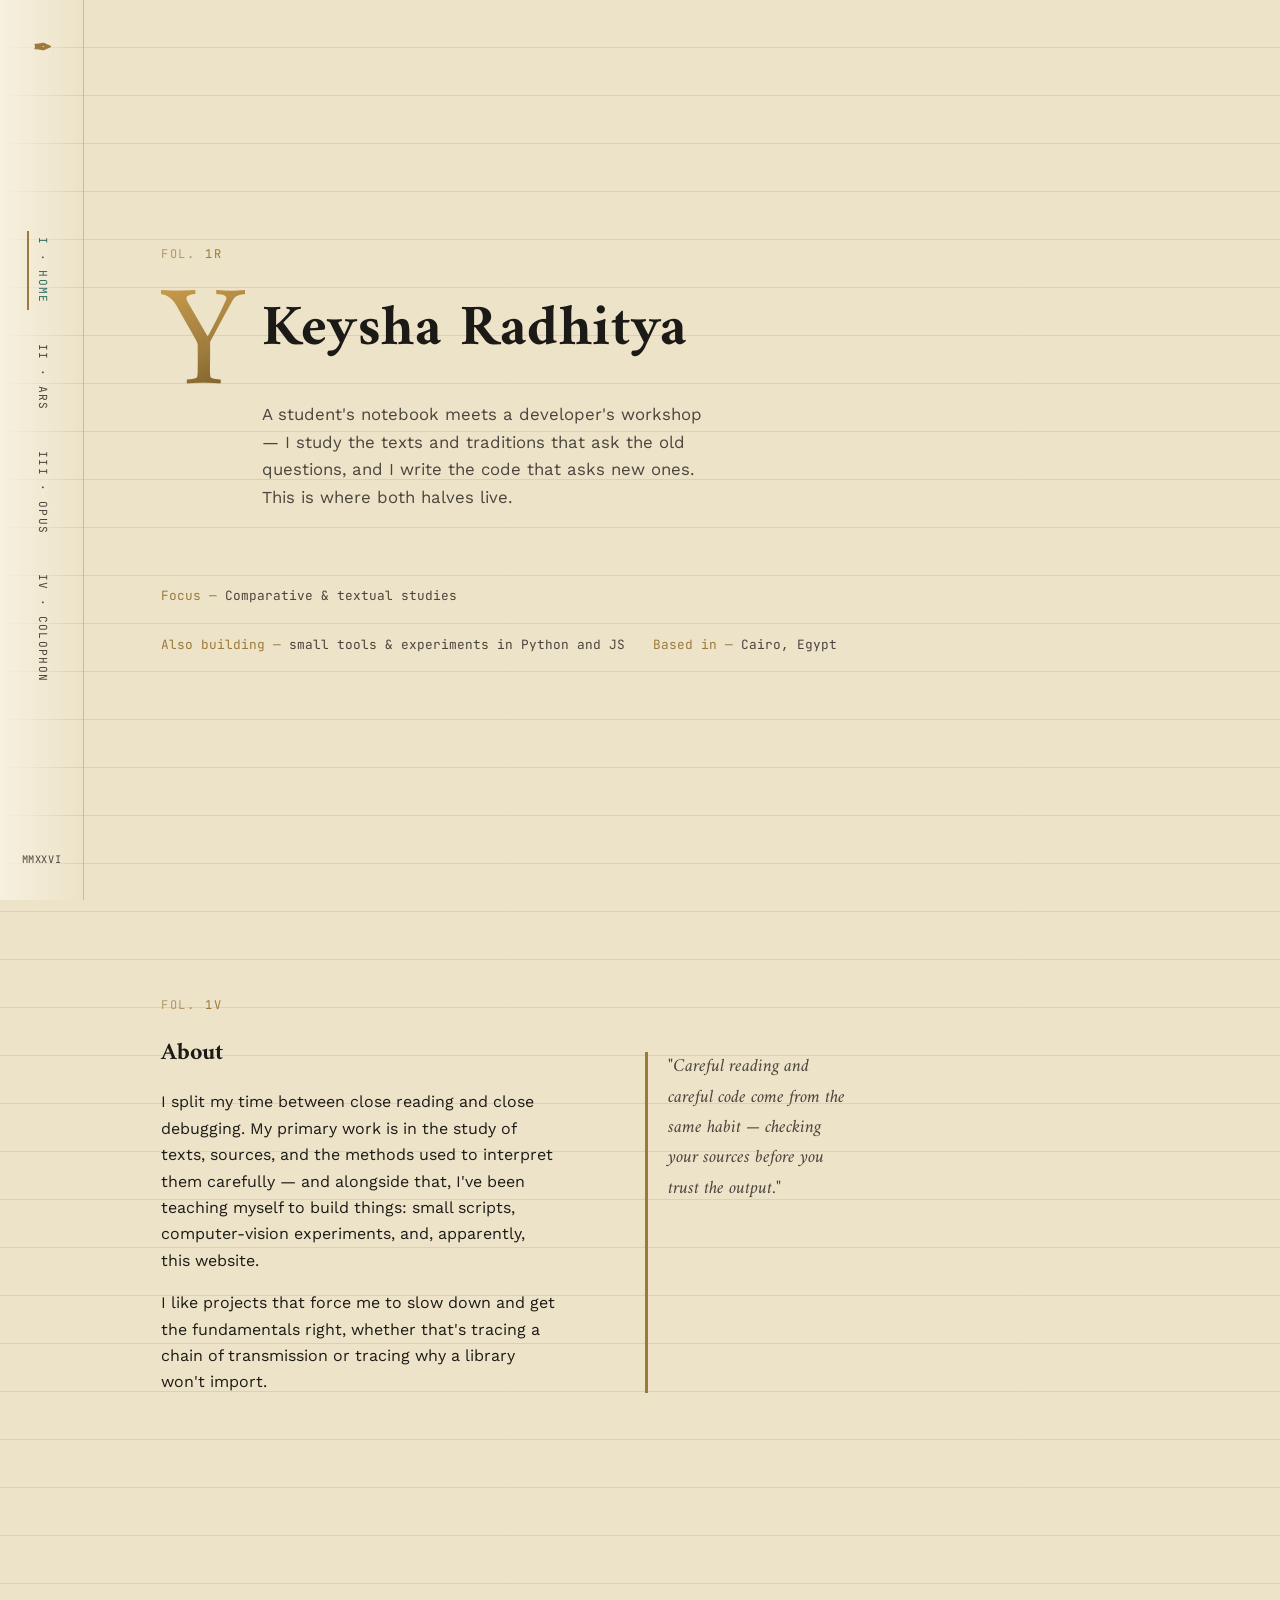
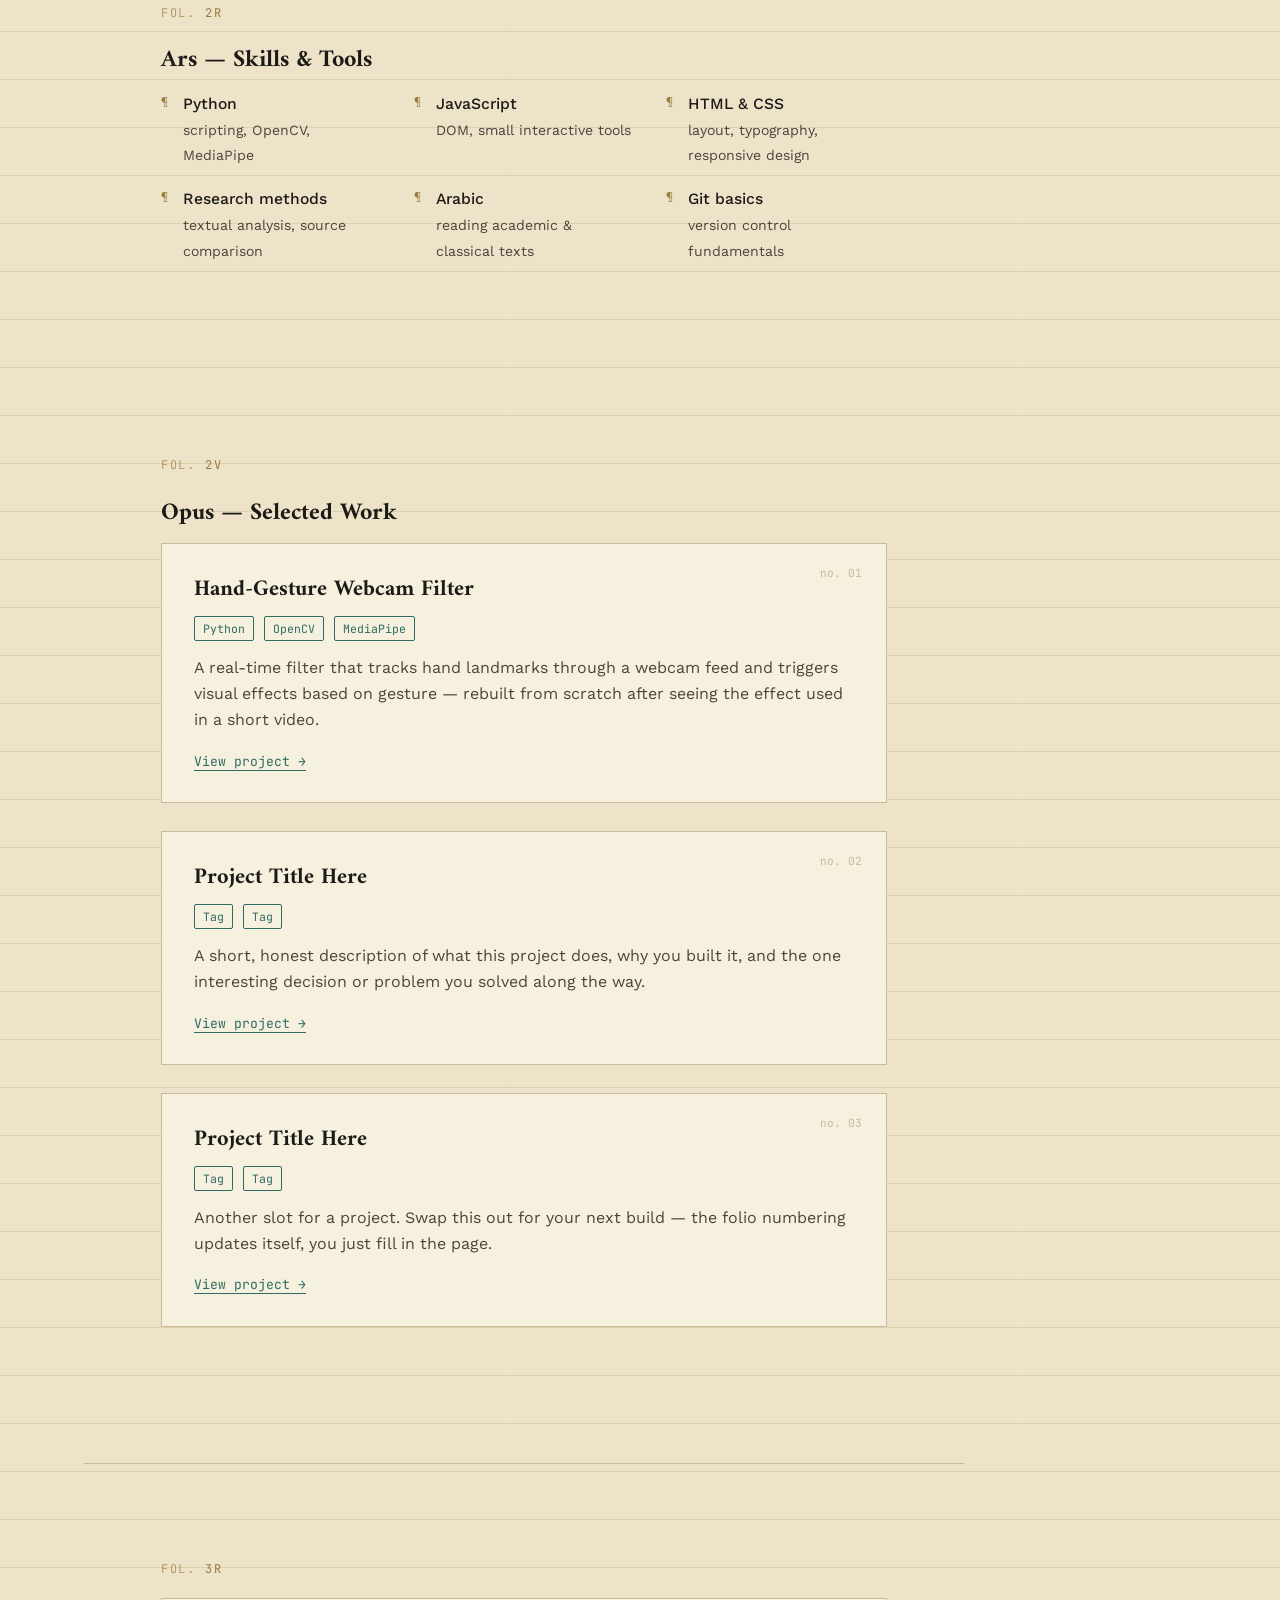
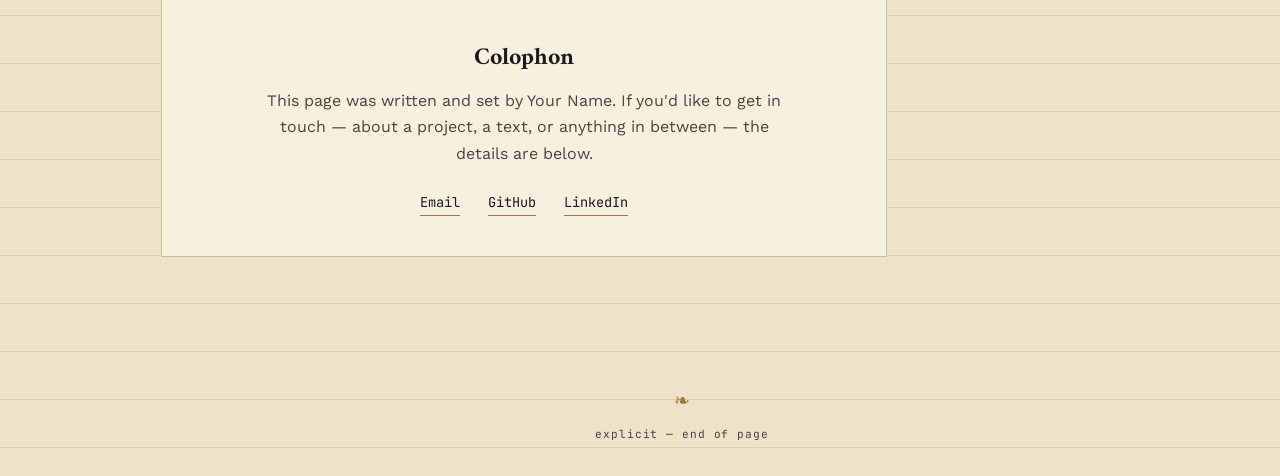
==== index.html @ 58fd9824 "first version of portfolio" ====
<!DOCTYPE html>
<html lang="en">
<head>
<meta charset="UTF-8">
<meta name="viewport" content="width=device-width, initial-scale=1.0">
<title>Keysha Radhitya — Portfolio</title>
<meta name="description" content="Portfolio of Your Name — student, scholar, and developer.">

<link rel="preconnect" href="https://fonts.googleapis.com">
<link rel="preconnect" href="https://fonts.gstatic.com" crossorigin>
<link href="https://fonts.googleapis.com/css2?family=Amiri:ital,wght@0,400;0,700;1,400&family=Work+Sans:wght@300;400;500;600&family=JetBrains+Mono:wght@400;500&display=swap" rel="stylesheet">

<style>
  :root {
    --ink: #1c1a17;
    --ink-soft: #4a453d;
    --parchment: #ede3c8;
    --parchment-light: #f6f0de;
    --brass: #9c7a3c;
    --brass-bright: #c79a4b;
    --teal: #2f6b64;
    --rule: #c9bb98;
    --rule-faint: rgba(156, 122, 60, 0.18);

    --font-display: 'Amiri', serif;
    --font-body: 'Work Sans', sans-serif;
    --font-mono: 'JetBrains Mono', monospace;

    --margin-w: 84px;
  }

  * { box-sizing: border-box; }

  html { scroll-behavior: smooth; }

  @media (prefers-reduced-motion: reduce) {
    html { scroll-behavior: auto; }
    *, *::before, *::after {
      animation-duration: 0.01ms !important;
      animation-iteration-count: 1 !important;
      transition-duration: 0.01ms !important;
      scroll-behavior: auto !important;
    }
  }

  body {
    margin: 0;
    background-color: var(--parchment);
    color: var(--ink);
    font-family: var(--font-body);
    font-weight: 400;
    line-height: 1.65;
    background-image:
      repeating-linear-gradient(
        to bottom,
        transparent,
        transparent 47px,
        var(--rule-faint) 47px,
        var(--rule-faint) 48px
      );
  }

  a { color: var(--teal); }
  a:focus-visible,
  button:focus-visible,
  .nav-link:focus-visible {
    outline: 2px solid var(--teal);
    outline-offset: 3px;
  }

  ::selection { background: var(--brass); color: var(--parchment-light); }

  /* ---------- Layout shell ---------- */

  .margin-rail {
    position: fixed;
    top: 0;
    left: 0;
    width: var(--margin-w);
    height: 100vh;
    display: flex;
    flex-direction: column;
    align-items: center;
    justify-content: space-between;
    padding: 32px 0;
    border-right: 1px solid var(--rule);
    z-index: 50;
    background: linear-gradient(to right, var(--parchment-light), transparent);
  }

  .margin-rail__mark {
    font-family: var(--font-display);
    font-size: 1.4rem;
    font-weight: 700;
    color: var(--brass);
  }

  .margin-nav {
    display: flex;
    flex-direction: column;
    gap: 28px;
    align-items: center;
  }

  .margin-nav a {
    writing-mode: vertical-rl;
    text-orientation: mixed;
    font-family: var(--font-mono);
    font-size: 0.7rem;
    letter-spacing: 0.12em;
    text-decoration: none;
    color: var(--ink-soft);
    text-transform: uppercase;
    padding: 6px 4px;
    border-left: 2px solid transparent;
    transition: color 0.2s ease, border-color 0.2s ease;
  }

  .margin-nav a:hover,
  .margin-nav a.is-active {
    color: var(--teal);
    border-left-color: var(--brass);
  }

  .margin-rail__folio {
    font-family: var(--font-mono);
    font-size: 0.65rem;
    color: var(--ink-soft);
    letter-spacing: 0.05em;
  }

  main {
    margin-left: var(--margin-w);
  }

  section {
    padding: 96px clamp(24px, 6vw, 96px);
    max-width: 880px;
  }

  .folio-label {
    font-family: var(--font-mono);
    font-size: 0.75rem;
    letter-spacing: 0.15em;
    text-transform: uppercase;
    color: var(--brass);
    display: block;
    margin-bottom: 18px;
  }

  .folio-label::before { content: "fol. "; opacity: 0.7; }

  h1, h2, h3 { font-family: var(--font-display); font-weight: 700; color: var(--ink); margin: 0 0 0.4em; }

  /* ---------- Hero / Incipit ---------- */

  #incipit {
    min-height: 100vh;
    display: flex;
    flex-direction: column;
    justify-content: center;
    padding-top: 48px;
    padding-bottom: 48px;
  }

  .initial-cap {
    font-family: var(--font-display);
    font-size: clamp(5rem, 14vw, 9rem);
    line-height: 0.8;
    float: left;
    margin: 0.05em 0.12em 0 0;
    background: linear-gradient(160deg, var(--brass-bright), var(--brass) 55%, #6e5322);
    -webkit-background-clip: text;
    background-clip: text;
    color: transparent;
    filter: drop-shadow(0 0 0 rgba(0,0,0,0));
    animation: illuminate 1.6s ease-out both;
  }

  @keyframes illuminate {
    0% { filter: brightness(0.4) drop-shadow(0 0 0 transparent); opacity: 0; transform: translateY(6px); }
    60% { filter: brightness(1.3) drop-shadow(0 0 14px rgba(199, 154, 75, 0.55)); }
    100% { filter: brightness(1) drop-shadow(0 0 0 transparent); opacity: 1; transform: translateY(0); }
  }

  .hero-text {
    overflow: hidden;
  }

  .hero-text h1 {
    font-size: clamp(2.4rem, 5vw, 3.6rem);
    letter-spacing: 0.01em;
  }

  .hero-tagline {
    font-size: 1.05rem;
    color: var(--ink-soft);
    max-width: 46ch;
    margin-top: 0.6em;
  }

  .hero-meta {
    clear: both;
    display: flex;
    gap: 28px;
    margin-top: 56px;
    flex-wrap: wrap;
    font-family: var(--font-mono);
    font-size: 0.8rem;
    color: var(--ink-soft);
  }

  .hero-meta span { color: var(--brass); }

  /* ---------- About ---------- */

  .about-grid {
    display: grid;
    grid-template-columns: 1.4fr 1fr;
    gap: 48px;
  }

  @media (max-width: 720px) {
    .about-grid { grid-template-columns: 1fr; }
    .margin-rail { width: 56px; }
    main { margin-left: 56px; }
    .margin-rail__mark { font-size: 1.05rem; }
    .margin-nav a { font-size: 0.6rem; }
  }

  .pull-quote {
    border-left: 3px solid var(--brass);
    padding-left: 20px;
    font-family: var(--font-display);
    font-style: italic;
    font-size: 1.15rem;
    color: var(--ink-soft);
  }

  /* ---------- Skills / Ars ---------- */

  .scribal-list {
    list-style: none;
    margin: 0;
    padding: 0;
    display: grid;
    grid-template-columns: repeat(auto-fill, minmax(220px, 1fr));
    gap: 18px 32px;
  }

  .scribal-list li {
    padding-left: 1.4em;
    position: relative;
    font-size: 0.98rem;
  }

  .scribal-list li::before {
    content: "¶";
    position: absolute;
    left: 0;
    color: var(--brass);
    font-family: var(--font-display);
  }

  .scribal-list li strong {
    display: block;
    font-weight: 500;
    color: var(--ink);
  }

  .scribal-list li span {
    color: var(--ink-soft);
    font-size: 0.88rem;
  }

  /* ---------- Projects / Opus ---------- */

  .folio-grid {
    display: grid;
    gap: 28px;
  }

  .folio-card {
    background: var(--parchment-light);
    border: 1px solid var(--rule);
    padding: 28px 32px;
    position: relative;
    transition: transform 0.2s ease, box-shadow 0.2s ease;
  }

  .folio-card:hover {
    transform: translateY(-3px);
    box-shadow: 0 10px 24px rgba(28, 26, 23, 0.08);
  }

  .folio-card__num {
    position: absolute;
    top: 20px;
    right: 24px;
    font-family: var(--font-mono);
    font-size: 0.7rem;
    color: var(--rule);
  }

  .folio-card h3 {
    font-size: 1.4rem;
    margin-bottom: 0.3em;
    padding-right: 60px;
  }

  .folio-card p {
    color: var(--ink-soft);
    margin: 0 0 14px;
  }

  .folio-card__tags {
    display: flex;
    gap: 10px;
    flex-wrap: wrap;
    margin-bottom: 14px;
  }

  .folio-card__tags span {
    font-family: var(--font-mono);
    font-size: 0.72rem;
    color: var(--teal);
    border: 1px solid var(--teal);
    padding: 2px 8px;
    border-radius: 2px;
  }

  .folio-card a.folio-link {
    font-family: var(--font-mono);
    font-size: 0.82rem;
    text-decoration: none;
    border-bottom: 1px solid currentColor;
  }

  /* ---------- Colophon / Contact ---------- */

  #colophon {
    border-top: 1px solid var(--rule);
    margin-top: 40px;
  }

  .colophon-box {
    background: var(--parchment-light);
    border: 1px solid var(--rule);
    padding: 40px clamp(24px, 5vw, 56px);
    text-align: center;
  }

  .colophon-box p {
    max-width: 52ch;
    margin: 0 auto 24px;
    color: var(--ink-soft);
  }

  .colophon-links {
    display: flex;
    justify-content: center;
    gap: 28px;
    flex-wrap: wrap;
    font-family: var(--font-mono);
    font-size: 0.85rem;
  }

  .colophon-links a {
    text-decoration: none;
    color: var(--ink);
    border-bottom: 1px solid var(--brass);
    padding-bottom: 2px;
  }

  .colophon-links a:hover { color: var(--teal); }

  footer.finis {
    text-align: center;
    padding: 32px;
    font-family: var(--font-mono);
    font-size: 0.7rem;
    color: var(--ink-soft);
    letter-spacing: 0.08em;
  }

  footer.finis::before {
    content: "❧";
    display: block;
    font-size: 1.2rem;
    color: var(--brass);
    margin-bottom: 8px;
  }

  .reveal {
    opacity: 0;
    transform: translateY(16px);
    transition: opacity 0.7s ease, transform 0.7s ease;
  }

  .reveal.is-visible {
    opacity: 1;
    transform: translateY(0);
  }
</style>
</head>
<body>

  <nav class="margin-rail" aria-label="Section navigation">
    <span class="margin-rail__mark" aria-hidden="true">✒</span>
    <div class="margin-nav">
      <a href="#incipit" class="nav-link" data-section="incipit">I · Home</a>
      <a href="#ars" class="nav-link" data-section="ars">II · Ars</a>
      <a href="#opus" class="nav-link" data-section="opus">III · Opus</a>
      <a href="#colophon" class="nav-link" data-section="colophon">IV · Colophon</a>
    </div>
    <span class="margin-rail__folio">MMXXVI</span>
  </nav>

  <main>

    <section id="incipit">
      <span class="folio-label">1r</span>
      <div>
        <span class="initial-cap" aria-hidden="true">Y</span>
        <div class="hero-text">
          <h1>Keysha Radhitya</h1>
          <p class="hero-tagline">
            A student's notebook meets a developer's workshop — I study the texts
            and traditions that ask the old questions, and I write the code that
            asks new ones. This is where both halves live.
          </p>
        </div>
      </div>
      <div class="hero-meta">
        <div><span>Focus —</span> Comparative &amp; textual studies</div>
        <div><span>Also building —</span> small tools &amp; experiments in Python and JS</div>
        <div><span>Based in —</span> Cairo, Egypt</div>
      </div>
    </section>

    <section id="about" class="reveal">
      <span class="folio-label">1v</span>
      <div class="about-grid">
        <div>
          <h2>About</h2>
          <p>
            I split my time between close reading and close debugging. My primary
            work is in the study of texts, sources, and the methods used to
            interpret them carefully — and alongside that, I've been teaching
            myself to build things: small scripts, computer-vision experiments,
            and, apparently, this website.
          </p>
          <p>
            I like projects that force me to slow down and get the fundamentals
            right, whether that's tracing a chain of transmission or tracing why
            a library won't import.
          </p>
        </div>
        <blockquote class="pull-quote">
          "Careful reading and careful code come from the same habit — checking
          your sources before you trust the output."
        </blockquote>
      </div>
    </section>

    <section id="ars" class="reveal">
      <span class="folio-label">2r</span>
      <h2>Ars — Skills &amp; Tools</h2>
      <ul class="scribal-list">
        <li><strong>Python</strong><span>scripting, OpenCV, MediaPipe</span></li>
        <li><strong>JavaScript</strong><span>DOM, small interactive tools</span></li>
        <li><strong>HTML &amp; CSS</strong><span>layout, typography, responsive design</span></li>
        <li><strong>Research methods</strong><span>textual analysis, source comparison</span></li>
        <li><strong>Arabic</strong><span>reading academic &amp; classical texts</span></li>
        <li><strong>Git basics</strong><span>version control fundamentals</span></li>
      </ul>
    </section>

    <section id="opus" class="reveal">
      <span class="folio-label">2v</span>
      <h2>Opus — Selected Work</h2>
      <div class="folio-grid">

        <article class="folio-card">
          <span class="folio-card__num">no. 01</span>
          <h3>Hand-Gesture Webcam Filter</h3>
          <div class="folio-card__tags"><span>Python</span><span>OpenCV</span><span>MediaPipe</span></div>
          <p>
            A real-time filter that tracks hand landmarks through a webcam feed
            and triggers visual effects based on gesture — rebuilt from scratch
            after seeing the effect used in a short video.
          </p>
          <a class="folio-link" href="#">View project →</a>
        </article>

        <article class="folio-card">
          <span class="folio-card__num">no. 02</span>
          <h3>Project Title Here</h3>
          <div class="folio-card__tags"><span>Tag</span><span>Tag</span></div>
          <p>
            A short, honest description of what this project does, why you
            built it, and the one interesting decision or problem you solved
            along the way.
          </p>
          <a class="folio-link" href="#">View project →</a>
        </article>

        <article class="folio-card">
          <span class="folio-card__num">no. 03</span>
          <h3>Project Title Here</h3>
          <div class="folio-card__tags"><span>Tag</span><span>Tag</span></div>
          <p>
            Another slot for a project. Swap this out for your next build —
            the folio numbering updates itself, you just fill in the page.
          </p>
          <a class="folio-link" href="#">View project →</a>
        </article>

      </div>
    </section>

    <section id="colophon" class="reveal">
      <span class="folio-label">3r</span>
      <div class="colophon-box">
        <h2>Colophon</h2>
        <p>
          This page was written and set by Your Name. If you'd like to get in
          touch — about a project, a text, or anything in between — the details
          are below.
        </p>
        <div class="colophon-links">
          <a href="mailto:you@example.com">Email</a>
          <a href="https://github.com/yourusername" target="_blank" rel="noopener">GitHub</a>
          <a href="https://linkedin.com/in/yourusername" target="_blank" rel="noopener">LinkedIn</a>
        </div>
      </div>
    </section>

    <footer class="finis">explicit — end of page</footer>

  </main>

<script>
  // Scroll-reveal for sections
  const revealEls = document.querySelectorAll('.reveal');
  const io = new IntersectionObserver((entries) => {
    entries.forEach(entry => {
      if (entry.isIntersecting) {
        entry.target.classList.add('is-visible');
        io.unobserve(entry.target);
      }
    });
  }, { threshold: 0.15 });
  revealEls.forEach(el => io.observe(el));

  // Active nav link tracking
  const navLinks = document.querySelectorAll('.nav-link');
  const sections = document.querySelectorAll('main section[id]');

  const navObserver = new IntersectionObserver((entries) => {
    entries.forEach(entry => {
      const link = document.querySelector(`.nav-link[data-section="${entry.target.id}"]`);
      if (!link) return;
      if (entry.isIntersecting) {
        navLinks.forEach(l => l.classList.remove('is-active'));
        link.classList.add('is-active');
      }
    });
  }, { threshold: 0.5 });

  sections.forEach(sec => navObserver.observe(sec));
</script>

</body>
</html>
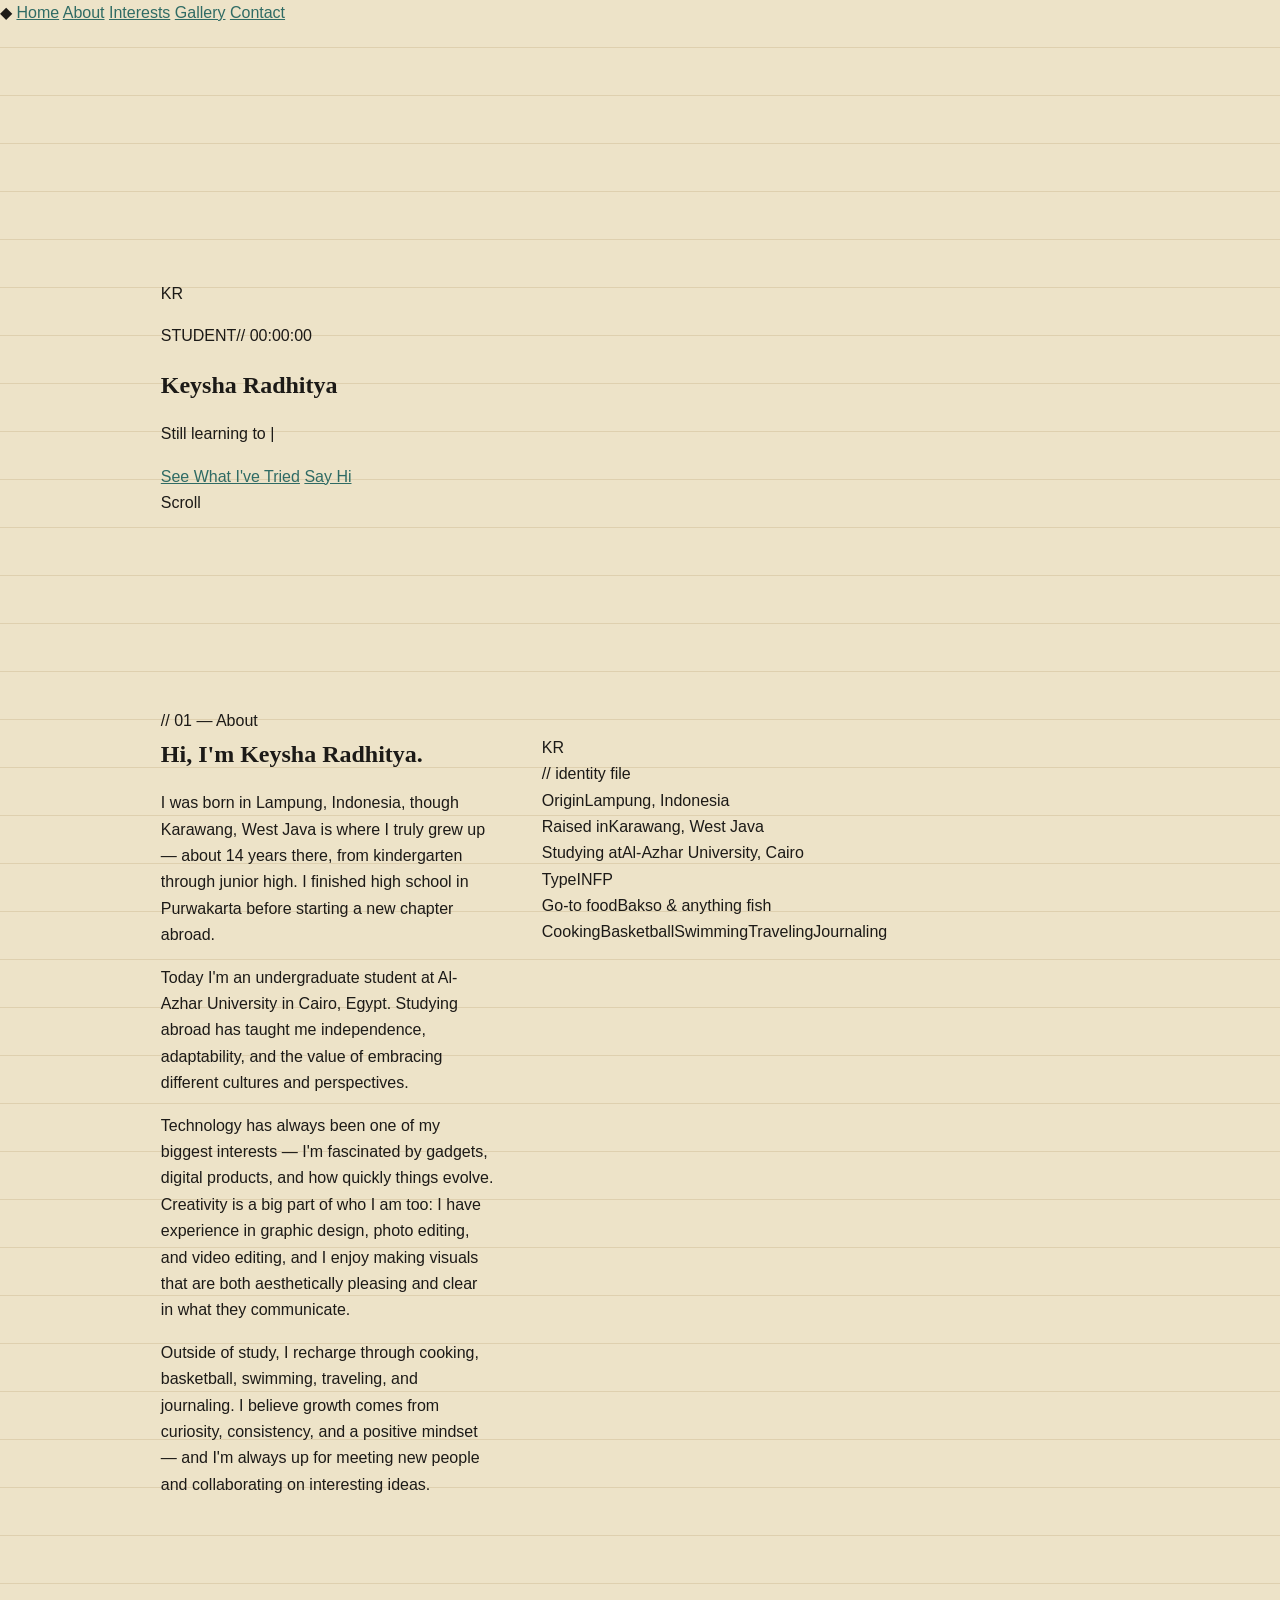
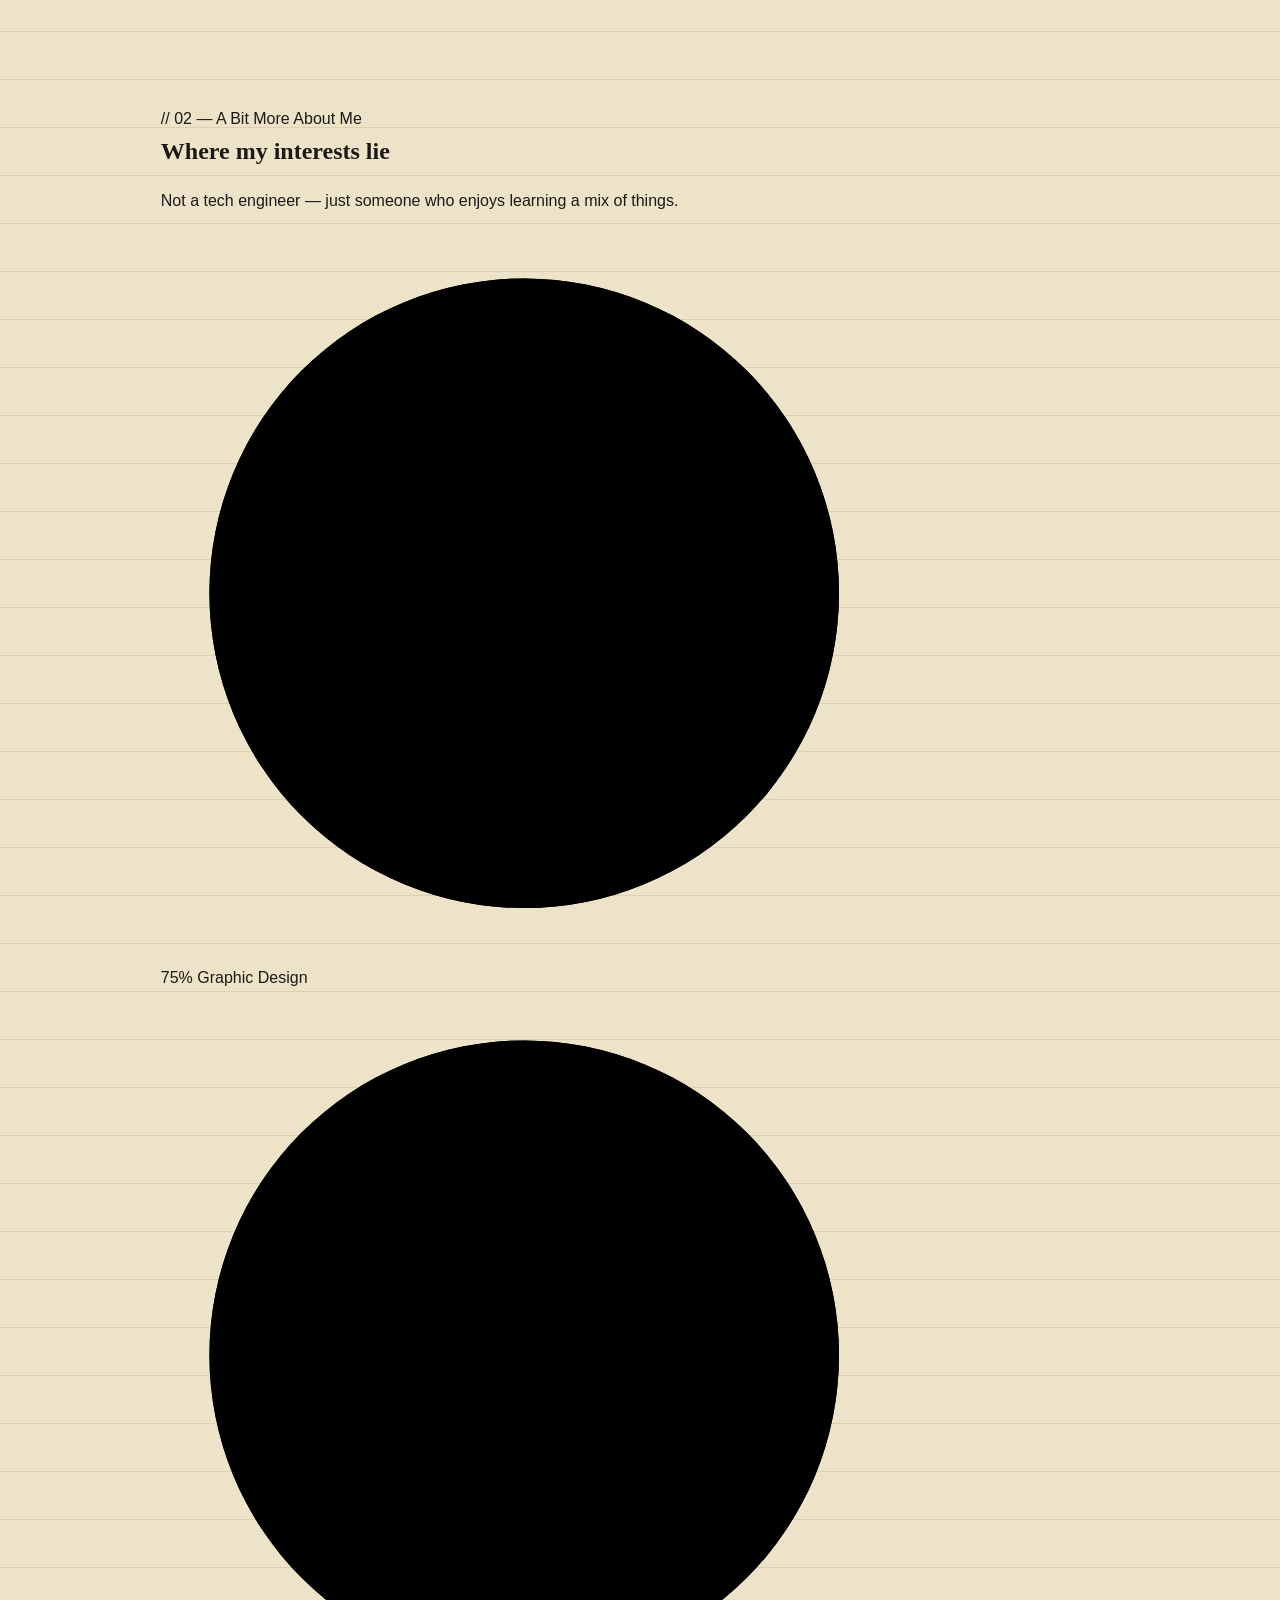
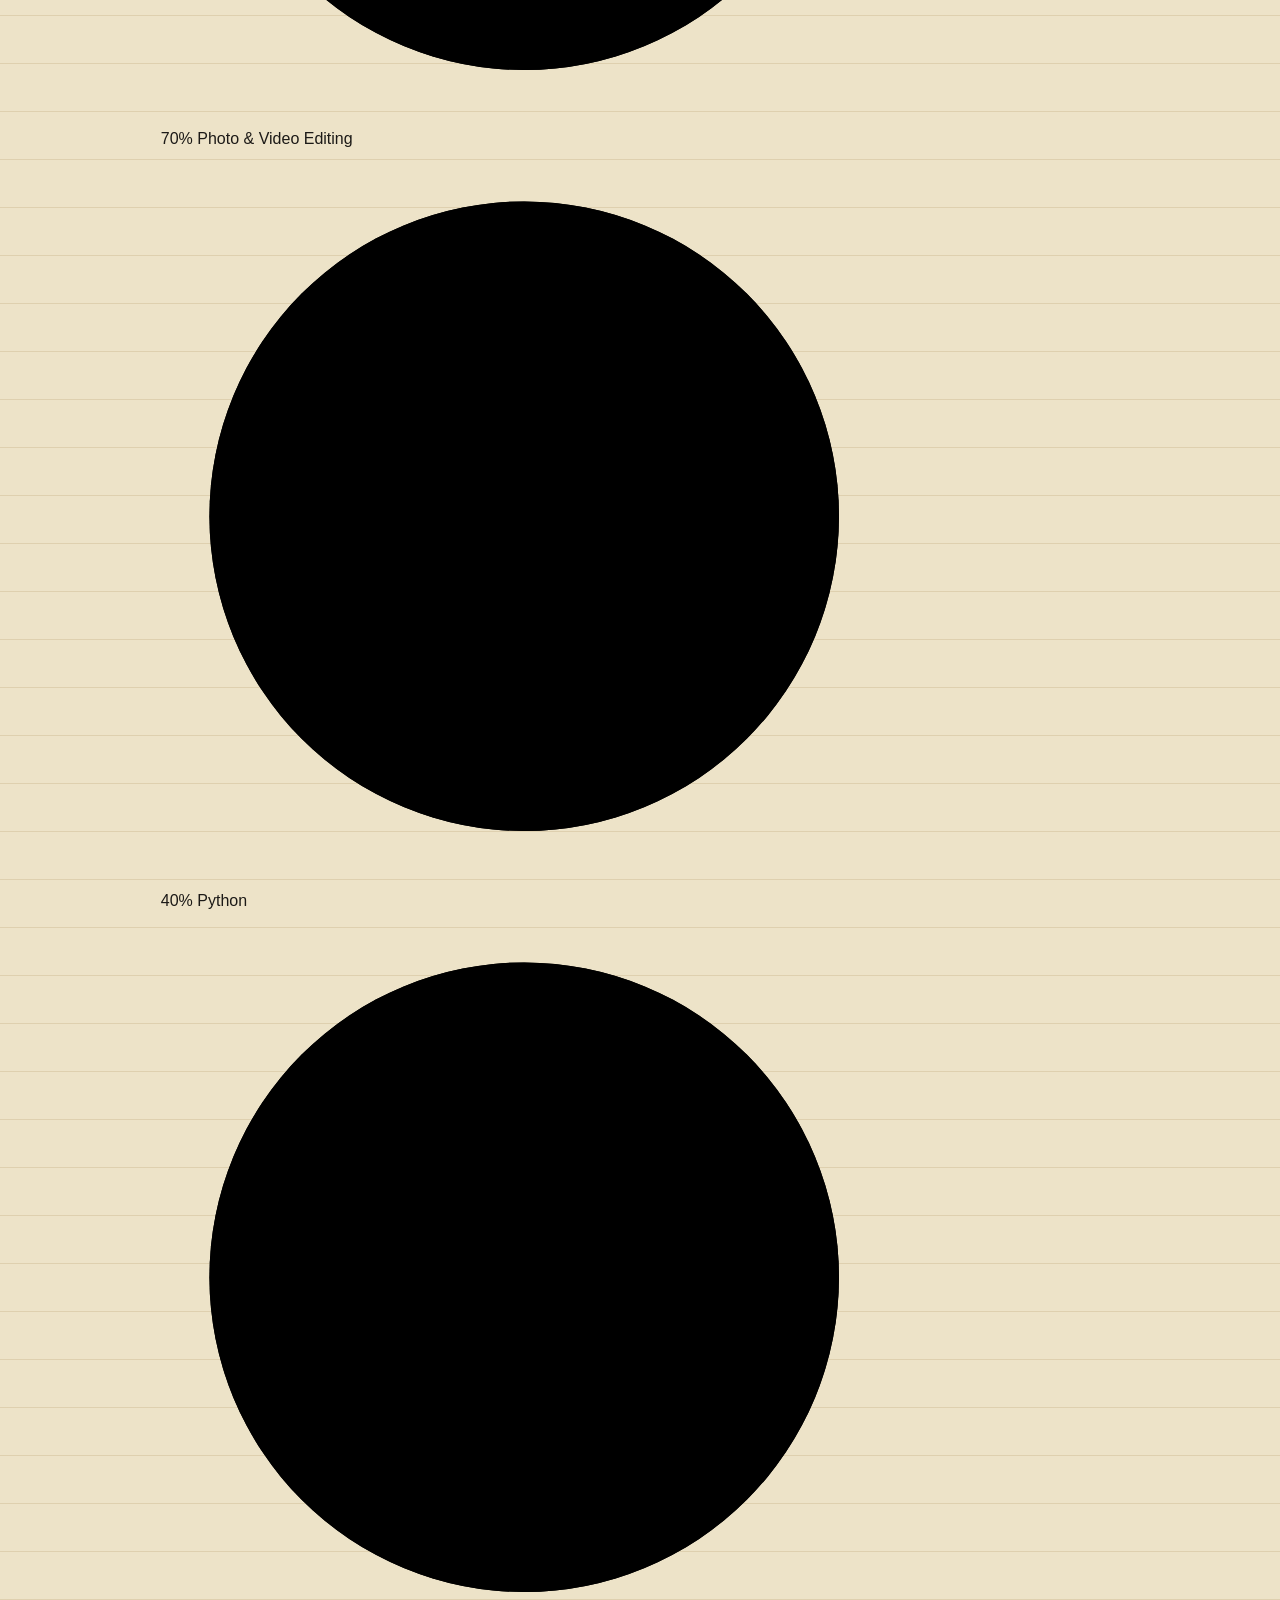
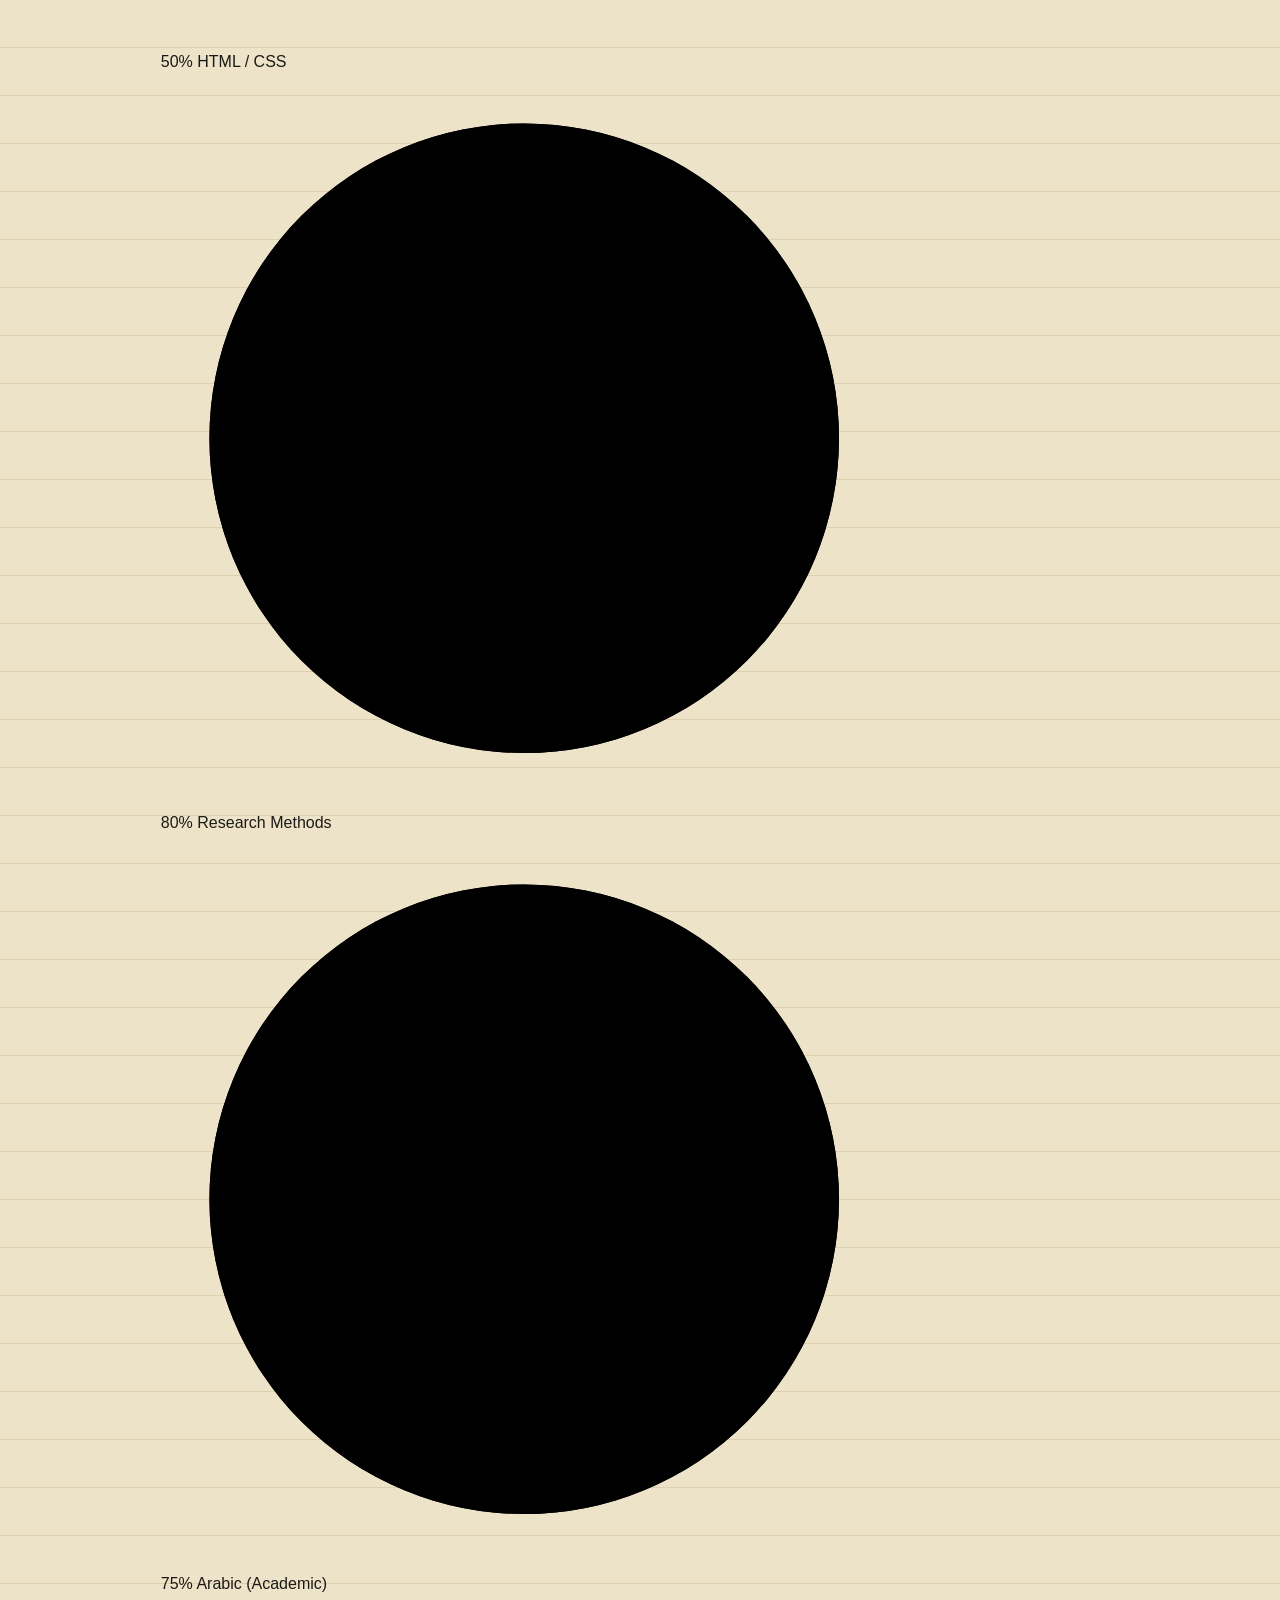
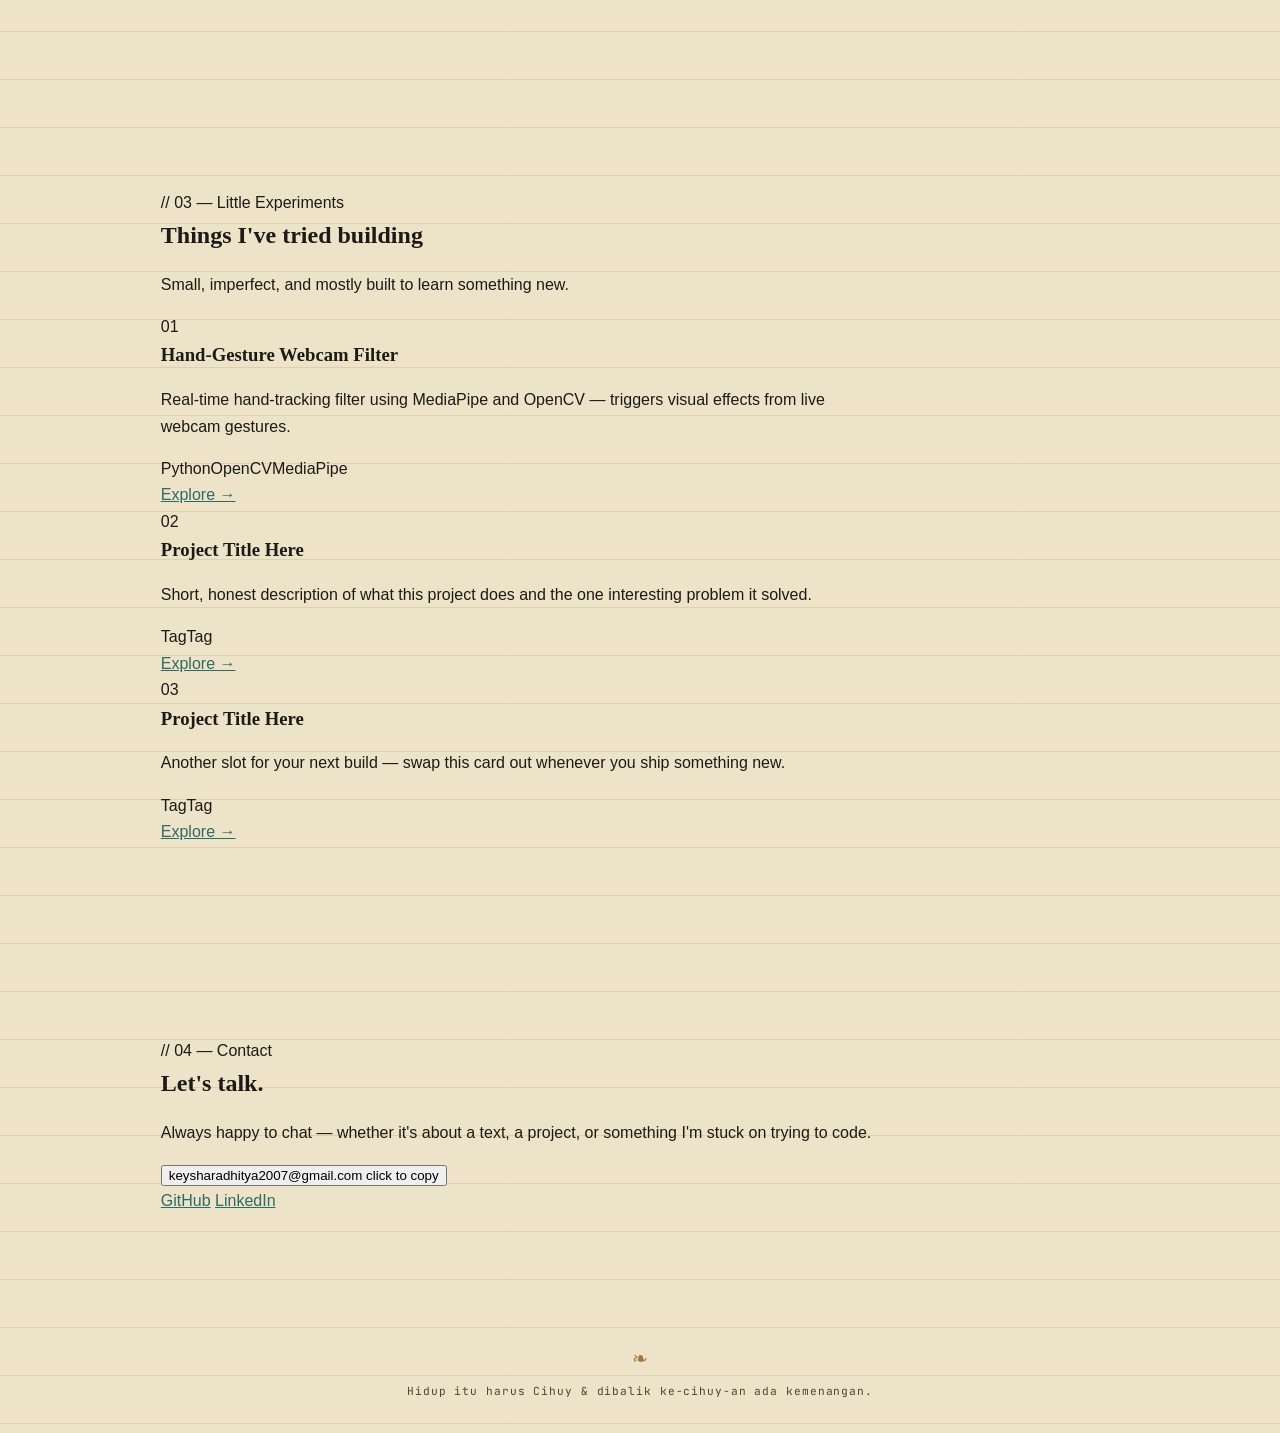
==== commit a0714cad: "Updated index.html updated 0.1" ====
--- a/index.html
+++ b/index.html
@@ -3,573 +3,223 @@
 <head>
 <meta charset="UTF-8">
 <meta name="viewport" content="width=device-width, initial-scale=1.0">
-<title>Keysha Radhitya — Portfolio</title>
-<meta name="description" content="Portfolio of Your Name — student, scholar, and developer.">
+<title>Keysha Radhitya — About Me</title>
+<meta name="description" content="Keysha Radhitya — student at Al-Azhar University, curious about code, design, and everything in between.">
 
 <link rel="preconnect" href="https://fonts.googleapis.com">
 <link rel="preconnect" href="https://fonts.gstatic.com" crossorigin>
-<link href="https://fonts.googleapis.com/css2?family=Amiri:ital,wght@0,400;0,700;1,400&family=Work+Sans:wght@300;400;500;600&family=JetBrains+Mono:wght@400;500&display=swap" rel="stylesheet">
-
-<style>
-  :root {
-    --ink: #1c1a17;
-    --ink-soft: #4a453d;
-    --parchment: #ede3c8;
-    --parchment-light: #f6f0de;
-    --brass: #9c7a3c;
-    --brass-bright: #c79a4b;
-    --teal: #2f6b64;
-    --rule: #c9bb98;
-    --rule-faint: rgba(156, 122, 60, 0.18);
-
-    --font-display: 'Amiri', serif;
-    --font-body: 'Work Sans', sans-serif;
-    --font-mono: 'JetBrains Mono', monospace;
-
-    --margin-w: 84px;
-  }
-
-  * { box-sizing: border-box; }
-
-  html { scroll-behavior: smooth; }
-
-  @media (prefers-reduced-motion: reduce) {
-    html { scroll-behavior: auto; }
-    *, *::before, *::after {
-      animation-duration: 0.01ms !important;
-      animation-iteration-count: 1 !important;
-      transition-duration: 0.01ms !important;
-      scroll-behavior: auto !important;
-    }
-  }
-
-  body {
-    margin: 0;
-    background-color: var(--parchment);
-    color: var(--ink);
-    font-family: var(--font-body);
-    font-weight: 400;
-    line-height: 1.65;
-    background-image:
-      repeating-linear-gradient(
-        to bottom,
-        transparent,
-        transparent 47px,
-        var(--rule-faint) 47px,
-        var(--rule-faint) 48px
-      );
-  }
-
-  a { color: var(--teal); }
-  a:focus-visible,
-  button:focus-visible,
-  .nav-link:focus-visible {
-    outline: 2px solid var(--teal);
-    outline-offset: 3px;
-  }
-
-  ::selection { background: var(--brass); color: var(--parchment-light); }
-
-  /* ---------- Layout shell ---------- */
-
-  .margin-rail {
-    position: fixed;
-    top: 0;
-    left: 0;
-    width: var(--margin-w);
-    height: 100vh;
-    display: flex;
-    flex-direction: column;
-    align-items: center;
-    justify-content: space-between;
-    padding: 32px 0;
-    border-right: 1px solid var(--rule);
-    z-index: 50;
-    background: linear-gradient(to right, var(--parchment-light), transparent);
-  }
-
-  .margin-rail__mark {
-    font-family: var(--font-display);
-    font-size: 1.4rem;
-    font-weight: 700;
-    color: var(--brass);
-  }
-
-  .margin-nav {
-    display: flex;
-    flex-direction: column;
-    gap: 28px;
-    align-items: center;
-  }
-
-  .margin-nav a {
-    writing-mode: vertical-rl;
-    text-orientation: mixed;
-    font-family: var(--font-mono);
-    font-size: 0.7rem;
-    letter-spacing: 0.12em;
-    text-decoration: none;
-    color: var(--ink-soft);
-    text-transform: uppercase;
-    padding: 6px 4px;
-    border-left: 2px solid transparent;
-    transition: color 0.2s ease, border-color 0.2s ease;
-  }
-
-  .margin-nav a:hover,
-  .margin-nav a.is-active {
-    color: var(--teal);
-    border-left-color: var(--brass);
-  }
-
-  .margin-rail__folio {
-    font-family: var(--font-mono);
-    font-size: 0.65rem;
-    color: var(--ink-soft);
-    letter-spacing: 0.05em;
-  }
-
-  main {
-    margin-left: var(--margin-w);
-  }
-
-  section {
-    padding: 96px clamp(24px, 6vw, 96px);
-    max-width: 880px;
-  }
-
-  .folio-label {
-    font-family: var(--font-mono);
-    font-size: 0.75rem;
-    letter-spacing: 0.15em;
-    text-transform: uppercase;
-    color: var(--brass);
-    display: block;
-    margin-bottom: 18px;
-  }
-
-  .folio-label::before { content: "fol. "; opacity: 0.7; }
-
-  h1, h2, h3 { font-family: var(--font-display); font-weight: 700; color: var(--ink); margin: 0 0 0.4em; }
-
-  /* ---------- Hero / Incipit ---------- */
-
-  #incipit {
-    min-height: 100vh;
-    display: flex;
-    flex-direction: column;
-    justify-content: center;
-    padding-top: 48px;
-    padding-bottom: 48px;
-  }
-
-  .initial-cap {
-    font-family: var(--font-display);
-    font-size: clamp(5rem, 14vw, 9rem);
-    line-height: 0.8;
-    float: left;
-    margin: 0.05em 0.12em 0 0;
-    background: linear-gradient(160deg, var(--brass-bright), var(--brass) 55%, #6e5322);
-    -webkit-background-clip: text;
-    background-clip: text;
-    color: transparent;
-    filter: drop-shadow(0 0 0 rgba(0,0,0,0));
-    animation: illuminate 1.6s ease-out both;
-  }
-
-  @keyframes illuminate {
-    0% { filter: brightness(0.4) drop-shadow(0 0 0 transparent); opacity: 0; transform: translateY(6px); }
-    60% { filter: brightness(1.3) drop-shadow(0 0 14px rgba(199, 154, 75, 0.55)); }
-    100% { filter: brightness(1) drop-shadow(0 0 0 transparent); opacity: 1; transform: translateY(0); }
-  }
-
-  .hero-text {
-    overflow: hidden;
-  }
-
-  .hero-text h1 {
-    font-size: clamp(2.4rem, 5vw, 3.6rem);
-    letter-spacing: 0.01em;
-  }
-
-  .hero-tagline {
-    font-size: 1.05rem;
-    color: var(--ink-soft);
-    max-width: 46ch;
-    margin-top: 0.6em;
-  }
-
-  .hero-meta {
-    clear: both;
-    display: flex;
-    gap: 28px;
-    margin-top: 56px;
-    flex-wrap: wrap;
-    font-family: var(--font-mono);
-    font-size: 0.8rem;
-    color: var(--ink-soft);
-  }
-
-  .hero-meta span { color: var(--brass); }
-
-  /* ---------- About ---------- */
-
-  .about-grid {
-    display: grid;
-    grid-template-columns: 1.4fr 1fr;
-    gap: 48px;
-  }
-
-  @media (max-width: 720px) {
-    .about-grid { grid-template-columns: 1fr; }
-    .margin-rail { width: 56px; }
-    main { margin-left: 56px; }
-    .margin-rail__mark { font-size: 1.05rem; }
-    .margin-nav a { font-size: 0.6rem; }
-  }
-
-  .pull-quote {
-    border-left: 3px solid var(--brass);
-    padding-left: 20px;
-    font-family: var(--font-display);
-    font-style: italic;
-    font-size: 1.15rem;
-    color: var(--ink-soft);
-  }
-
-  /* ---------- Skills / Ars ---------- */
-
-  .scribal-list {
-    list-style: none;
-    margin: 0;
-    padding: 0;
-    display: grid;
-    grid-template-columns: repeat(auto-fill, minmax(220px, 1fr));
-    gap: 18px 32px;
-  }
-
-  .scribal-list li {
-    padding-left: 1.4em;
-    position: relative;
-    font-size: 0.98rem;
-  }
-
-  .scribal-list li::before {
-    content: "¶";
-    position: absolute;
-    left: 0;
-    color: var(--brass);
-    font-family: var(--font-display);
-  }
-
-  .scribal-list li strong {
-    display: block;
-    font-weight: 500;
-    color: var(--ink);
-  }
-
-  .scribal-list li span {
-    color: var(--ink-soft);
-    font-size: 0.88rem;
-  }
-
-  /* ---------- Projects / Opus ---------- */
-
-  .folio-grid {
-    display: grid;
-    gap: 28px;
-  }
-
-  .folio-card {
-    background: var(--parchment-light);
-    border: 1px solid var(--rule);
-    padding: 28px 32px;
-    position: relative;
-    transition: transform 0.2s ease, box-shadow 0.2s ease;
-  }
-
-  .folio-card:hover {
-    transform: translateY(-3px);
-    box-shadow: 0 10px 24px rgba(28, 26, 23, 0.08);
-  }
-
-  .folio-card__num {
-    position: absolute;
-    top: 20px;
-    right: 24px;
-    font-family: var(--font-mono);
-    font-size: 0.7rem;
-    color: var(--rule);
-  }
-
-  .folio-card h3 {
-    font-size: 1.4rem;
-    margin-bottom: 0.3em;
-    padding-right: 60px;
-  }
-
-  .folio-card p {
-    color: var(--ink-soft);
-    margin: 0 0 14px;
-  }
-
-  .folio-card__tags {
-    display: flex;
-    gap: 10px;
-    flex-wrap: wrap;
-    margin-bottom: 14px;
-  }
-
-  .folio-card__tags span {
-    font-family: var(--font-mono);
-    font-size: 0.72rem;
-    color: var(--teal);
-    border: 1px solid var(--teal);
-    padding: 2px 8px;
-    border-radius: 2px;
-  }
-
-  .folio-card a.folio-link {
-    font-family: var(--font-mono);
-    font-size: 0.82rem;
-    text-decoration: none;
-    border-bottom: 1px solid currentColor;
-  }
-
-  /* ---------- Colophon / Contact ---------- */
-
-  #colophon {
-    border-top: 1px solid var(--rule);
-    margin-top: 40px;
-  }
-
-  .colophon-box {
-    background: var(--parchment-light);
-    border: 1px solid var(--rule);
-    padding: 40px clamp(24px, 5vw, 56px);
-    text-align: center;
-  }
-
-  .colophon-box p {
-    max-width: 52ch;
-    margin: 0 auto 24px;
-    color: var(--ink-soft);
-  }
-
-  .colophon-links {
-    display: flex;
-    justify-content: center;
-    gap: 28px;
-    flex-wrap: wrap;
-    font-family: var(--font-mono);
-    font-size: 0.85rem;
-  }
-
-  .colophon-links a {
-    text-decoration: none;
-    color: var(--ink);
-    border-bottom: 1px solid var(--brass);
-    padding-bottom: 2px;
-  }
-
-  .colophon-links a:hover { color: var(--teal); }
-
-  footer.finis {
-    text-align: center;
-    padding: 32px;
-    font-family: var(--font-mono);
-    font-size: 0.7rem;
-    color: var(--ink-soft);
-    letter-spacing: 0.08em;
-  }
-
-  footer.finis::before {
-    content: "❧";
-    display: block;
-    font-size: 1.2rem;
-    color: var(--brass);
-    margin-bottom: 8px;
-  }
-
-  .reveal {
-    opacity: 0;
-    transform: translateY(16px);
-    transition: opacity 0.7s ease, transform 0.7s ease;
-  }
-
-  .reveal.is-visible {
-    opacity: 1;
-    transform: translateY(0);
-  }
-</style>
+<link href="https://fonts.googleapis.com/css2?family=Space+Grotesk:wght@400;500;600;700&family=Inter:wght@300;400;500;600&family=JetBrains+Mono:wght@400;500&display=swap" rel="stylesheet">
+
+<link rel="stylesheet" href="style.css">
 </head>
 <body>
 
-  <nav class="margin-rail" aria-label="Section navigation">
-    <span class="margin-rail__mark" aria-hidden="true">✒</span>
-    <div class="margin-nav">
-      <a href="#incipit" class="nav-link" data-section="incipit">I · Home</a>
-      <a href="#ars" class="nav-link" data-section="ars">II · Ars</a>
-      <a href="#opus" class="nav-link" data-section="opus">III · Opus</a>
-      <a href="#colophon" class="nav-link" data-section="colophon">IV · Colophon</a>
-    </div>
-    <span class="margin-rail__folio">MMXXVI</span>
+  <div class="cursor-dot" id="cursorDot"></div>
+  <div class="progress-bar" id="progressBar"></div>
+
+  <nav class="dock" aria-label="Section navigation">
+    <span class="dock-mark" aria-hidden="true">◆</span>
+    <a href="#hero" class="dock-link nav-link" data-section="hero">Home</a>
+    <a href="#about" class="dock-link nav-link" data-section="about">About</a>
+    <a href="#skills" class="dock-link nav-link" data-section="skills">Interests</a>
+    <a href="#projects" class="dock-link nav-link" data-section="projects">Gallery</a>
+    <a href="#contact" class="dock-link nav-link" data-section="contact">Contact</a>
   </nav>
 
   <main>
 
-    <section id="incipit">
-      <span class="folio-label">1r</span>
-      <div>
-        <span class="initial-cap" aria-hidden="true">Y</span>
-        <div class="hero-text">
-          <h1>Keysha Radhitya</h1>
-          <p class="hero-tagline">
-            A student's notebook meets a developer's workshop — I study the texts
-            and traditions that ask the old questions, and I write the code that
-            asks new ones. This is where both halves live.
-          </p>
-        </div>
-      </div>
-      <div class="hero-meta">
-        <div><span>Focus —</span> Comparative &amp; textual studies</div>
-        <div><span>Also building —</span> small tools &amp; experiments in Python and JS</div>
-        <div><span>Based in —</span> Cairo, Egypt</div>
-      </div>
+    <section id="hero">
+      <canvas id="particles" aria-hidden="true"></canvas>
+      <div class="grid-overlay" aria-hidden="true"></div>
+      <div class="hero-inner">
+        <div class="avatar avatar--hero">
+          <img src="profile.jpeg" alt="Keysha Radhitya" onerror="this.style.display='none'; this.nextElementSibling.style.display='flex';">
+          <span class="avatar-fallback">KR</span>
+        </div>
+        <p class="hud-label">STUDENT// <span id="clock">00:00:00</span></p>
+        <h1 class="glitch-name" data-text="Keysha Radhitya">Keysha Radhitya</h1>
+        <p class="typed-role">Still learning to <span id="typed"></span><span class="cursor-blink">|</span></p>
+        <div class="hero-actions">
+          <a class="btn-primary" href="#projects">See What I've Tried</a>
+          <a class="btn-ghost" href="#contact">Say Hi</a>
+        </div>
+      </div>
+      <div class="scroll-cue" aria-hidden="true"><span></span>Scroll</div>
     </section>
 
     <section id="about" class="reveal">
-      <span class="folio-label">1v</span>
+      <span class="section-tag">// 01 — About</span>
       <div class="about-grid">
-        <div>
-          <h2>About</h2>
-          <p>
-            I split my time between close reading and close debugging. My primary
-            work is in the study of texts, sources, and the methods used to
-            interpret them carefully — and alongside that, I've been teaching
-            myself to build things: small scripts, computer-vision experiments,
-            and, apparently, this website.
-          </p>
-          <p>
-            I like projects that force me to slow down and get the fundamentals
-            right, whether that's tracing a chain of transmission or tracing why
-            a library won't import.
-          </p>
-        </div>
-        <blockquote class="pull-quote">
-          "Careful reading and careful code come from the same habit — checking
-          your sources before you trust the output."
-        </blockquote>
-      </div>
-    </section>
-
-    <section id="ars" class="reveal">
-      <span class="folio-label">2r</span>
-      <h2>Ars — Skills &amp; Tools</h2>
-      <ul class="scribal-list">
-        <li><strong>Python</strong><span>scripting, OpenCV, MediaPipe</span></li>
-        <li><strong>JavaScript</strong><span>DOM, small interactive tools</span></li>
-        <li><strong>HTML &amp; CSS</strong><span>layout, typography, responsive design</span></li>
-        <li><strong>Research methods</strong><span>textual analysis, source comparison</span></li>
-        <li><strong>Arabic</strong><span>reading academic &amp; classical texts</span></li>
-        <li><strong>Git basics</strong><span>version control fundamentals</span></li>
-      </ul>
-    </section>
-
-    <section id="opus" class="reveal">
-      <span class="folio-label">2v</span>
-      <h2>Opus — Selected Work</h2>
-      <div class="folio-grid">
-
-        <article class="folio-card">
-          <span class="folio-card__num">no. 01</span>
-          <h3>Hand-Gesture Webcam Filter</h3>
-          <div class="folio-card__tags"><span>Python</span><span>OpenCV</span><span>MediaPipe</span></div>
-          <p>
-            A real-time filter that tracks hand landmarks through a webcam feed
-            and triggers visual effects based on gesture — rebuilt from scratch
-            after seeing the effect used in a short video.
-          </p>
-          <a class="folio-link" href="#">View project →</a>
+        <div class="about-text">
+          <h2>Hi, I'm Keysha Radhitya.</h2>
+          <p>
+            I was born in Lampung, Indonesia, though Karawang, West Java is
+            where I truly grew up — about 14 years there, from kindergarten
+            through junior high. I finished high school in Purwakarta before
+            starting a new chapter abroad.
+          </p>
+          <p>
+            Today I'm an undergraduate student at Al-Azhar University in Cairo,
+            Egypt. Studying abroad has taught me independence, adaptability,
+            and the value of embracing different cultures and perspectives.
+          </p>
+          <p>
+            Technology has always been one of my biggest interests — I'm
+            fascinated by gadgets, digital products, and how quickly things
+            evolve. Creativity is a big part of who I am too: I have experience
+            in graphic design, photo editing, and video editing, and I enjoy
+            making visuals that are both aesthetically pleasing and clear in
+            what they communicate.
+          </p>
+          <p>
+            Outside of study, I recharge through cooking, basketball, swimming,
+            traveling, and journaling. I believe growth comes from curiosity,
+            consistency, and a positive mindset — and I'm always up for meeting
+            new people and collaborating on interesting ideas.
+          </p>
+        </div>
+        <div class="profile-card">
+          <div class="avatar avatar--card">
+            <img src="profile.jpg" alt="Keysha Radhitya" onerror="this.style.display='none'; this.nextElementSibling.style.display='flex';">
+            <span class="avatar-fallback">KR</span>
+          </div>
+          <span class="profile-card__label">// identity file</span>
+          <div class="profile-row"><span class="profile-key">Origin</span><span class="profile-val">Lampung, Indonesia</span></div>
+          <div class="profile-row"><span class="profile-key">Raised in</span><span class="profile-val">Karawang, West Java</span></div>
+          <div class="profile-row"><span class="profile-key">Studying at</span><span class="profile-val">Al-Azhar University, Cairo</span></div>
+          <div class="profile-row"><span class="profile-key">Type</span><span class="profile-val">INFP</span></div>
+          <div class="profile-row"><span class="profile-key">Go-to food</span><span class="profile-val">Bakso &amp; anything fish</span></div>
+          <div class="profile-card__chips">
+            <span>Cooking</span><span>Basketball</span><span>Swimming</span><span>Traveling</span><span>Journaling</span>
+          </div>
+        </div>
+      </div>
+    </section>
+
+    <section id="skills" class="reveal">
+      <span class="section-tag">// 02 — A Bit More About Me</span>
+      <h2>Where my interests lie</h2>
+      <p class="section-sub">Not a tech engineer — just someone who enjoys learning a mix of things.</p>
+      <div class="rings-grid">
+
+        <div class="ring-item">
+          <svg class="ring-svg" viewBox="0 0 120 120">
+            <circle class="ring-track" cx="60" cy="60" r="52"></circle>
+            <circle class="ring-fill" cx="60" cy="60" r="52" data-pct="75"></circle>
+          </svg>
+          <span class="ring-pct">75%</span>
+          <span class="ring-label">Graphic Design</span>
+        </div>
+
+        <div class="ring-item">
+          <svg class="ring-svg" viewBox="0 0 120 120">
+            <circle class="ring-track" cx="60" cy="60" r="52"></circle>
+            <circle class="ring-fill" cx="60" cy="60" r="52" data-pct="70"></circle>
+          </svg>
+          <span class="ring-pct">70%</span>
+          <span class="ring-label">Photo &amp; Video Editing</span>
+        </div>
+
+        <div class="ring-item">
+          <svg class="ring-svg" viewBox="0 0 120 120">
+            <circle class="ring-track" cx="60" cy="60" r="52"></circle>
+            <circle class="ring-fill" cx="60" cy="60" r="52" data-pct="40"></circle>
+          </svg>
+          <span class="ring-pct">40%</span>
+          <span class="ring-label">Python</span>
+        </div>
+
+        <div class="ring-item">
+          <svg class="ring-svg" viewBox="0 0 120 120">
+            <circle class="ring-track" cx="60" cy="60" r="52"></circle>
+            <circle class="ring-fill" cx="60" cy="60" r="52" data-pct="50"></circle>
+          </svg>
+          <span class="ring-pct">50%</span>
+          <span class="ring-label">HTML / CSS</span>
+        </div>
+
+        <div class="ring-item">
+          <svg class="ring-svg" viewBox="0 0 120 120">
+            <circle class="ring-track" cx="60" cy="60" r="52"></circle>
+            <circle class="ring-fill" cx="60" cy="60" r="52" data-pct="80"></circle>
+          </svg>
+          <span class="ring-pct">80%</span>
+          <span class="ring-label">Research Methods</span>
+        </div>
+
+        <div class="ring-item">
+          <svg class="ring-svg" viewBox="0 0 120 120">
+            <circle class="ring-track" cx="60" cy="60" r="52"></circle>
+            <circle class="ring-fill" cx="60" cy="60" r="52" data-pct="75"></circle>
+          </svg>
+          <span class="ring-pct">75%</span>
+          <span class="ring-label">Arabic (Academic)</span>
+        </div>
+
+      </div>
+    </section>
+
+    <section id="projects" class="reveal">
+      <span class="section-tag">// 03 — Little Experiments</span>
+      <h2>Things I've tried building</h2>
+      <p class="section-sub">Small, imperfect, and mostly built to learn something new.</p>
+      <div class="tilt-grid">
+
+        <article class="tilt-card">
+          <div class="tilt-card__inner">
+            <span class="tilt-card__index">01</span>
+            <h3>Hand-Gesture Webcam Filter</h3>
+            <p>Real-time hand-tracking filter using MediaPipe and OpenCV — triggers visual effects from live webcam gestures.</p>
+            <div class="tilt-card__tags"><span>Python</span><span>OpenCV</span><span>MediaPipe</span></div>
+            <a href="#" class="tilt-card__link">Explore →</a>
+          </div>
         </article>
 
-        <article class="folio-card">
-          <span class="folio-card__num">no. 02</span>
-          <h3>Project Title Here</h3>
-          <div class="folio-card__tags"><span>Tag</span><span>Tag</span></div>
-          <p>
-            A short, honest description of what this project does, why you
-            built it, and the one interesting decision or problem you solved
-            along the way.
-          </p>
-          <a class="folio-link" href="#">View project →</a>
+        <article class="tilt-card">
+          <div class="tilt-card__inner">
+            <span class="tilt-card__index">02</span>
+            <h3>Project Title Here</h3>
+            <p>Short, honest description of what this project does and the one interesting problem it solved.</p>
+            <div class="tilt-card__tags"><span>Tag</span><span>Tag</span></div>
+            <a href="#" class="tilt-card__link">Explore →</a>
+          </div>
         </article>
 
-        <article class="folio-card">
-          <span class="folio-card__num">no. 03</span>
-          <h3>Project Title Here</h3>
-          <div class="folio-card__tags"><span>Tag</span><span>Tag</span></div>
-          <p>
-            Another slot for a project. Swap this out for your next build —
-            the folio numbering updates itself, you just fill in the page.
-          </p>
-          <a class="folio-link" href="#">View project →</a>
+        <article class="tilt-card">
+          <div class="tilt-card__inner">
+            <span class="tilt-card__index">03</span>
+            <h3>Project Title Here</h3>
+            <p>Another slot for your next build — swap this card out whenever you ship something new.</p>
+            <div class="tilt-card__tags"><span>Tag</span><span>Tag</span></div>
+            <a href="#" class="tilt-card__link">Explore →</a>
+          </div>
         </article>
 
       </div>
     </section>
 
-    <section id="colophon" class="reveal">
-      <span class="folio-label">3r</span>
-      <div class="colophon-box">
-        <h2>Colophon</h2>
-        <p>
-          This page was written and set by Your Name. If you'd like to get in
-          touch — about a project, a text, or anything in between — the details
-          are below.
-        </p>
-        <div class="colophon-links">
-          <a href="mailto:you@example.com">Email</a>
-          <a href="https://github.com/yourusername" target="_blank" rel="noopener">GitHub</a>
-          <a href="https://linkedin.com/in/yourusername" target="_blank" rel="noopener">LinkedIn</a>
-        </div>
-      </div>
-    </section>
-
-    <footer class="finis">explicit — end of page</footer>
+    <section id="contact" class="reveal">
+      <span class="section-tag">// 04 — Contact</span>
+      <div class="hud-panel">
+        <h2>Let's talk.</h2>
+        <p>Always happy to chat — whether it's about a text, a project, or something I'm stuck on trying to code.</p>
+        <div class="hud-panel__row">
+          <button class="copy-btn" id="copyEmailBtn" data-email="you@example.com">
+            <span id="copyEmailText">keysharadhitya2007@gmail.com</span>
+            <span class="copy-btn__hint" id="copyHint">click to copy</span>
+          </button>
+        </div>
+        <div class="social-row">
+          <a href="https://github.com/Keyyrdh" target="_blank" rel="noopener">GitHub</a>
+          <a href="https://www.linkedin.com/in/keysha-radhitya-88ba73411/" target="_blank" rel="noopener">LinkedIn</a>
+        </div>
+      </div>
+    </section>
 
   </main>
 
-<script>
-  // Scroll-reveal for sections
-  const revealEls = document.querySelectorAll('.reveal');
-  const io = new IntersectionObserver((entries) => {
-    entries.forEach(entry => {
-      if (entry.isIntersecting) {
-        entry.target.classList.add('is-visible');
-        io.unobserve(entry.target);
-      }
-    });
-  }, { threshold: 0.15 });
-  revealEls.forEach(el => io.observe(el));
-
-  // Active nav link tracking
-  const navLinks = document.querySelectorAll('.nav-link');
-  const sections = document.querySelectorAll('main section[id]');
-
-  const navObserver = new IntersectionObserver((entries) => {
-    entries.forEach(entry => {
-      const link = document.querySelector(`.nav-link[data-section="${entry.target.id}"]`);
-      if (!link) return;
-      if (entry.isIntersecting) {
-        navLinks.forEach(l => l.classList.remove('is-active'));
-        link.classList.add('is-active');
-      }
-    });
-  }, { threshold: 0.5 });
-
-  sections.forEach(sec => navObserver.observe(sec));
-</script>
-
+  <footer class="finis">Hidup itu harus Cihuy &amp; dibalik ke-cihuy-an ada kemenangan.</footer>
+
+<script src="script.js" defer></script>
 </body>
-</html>+</html>
--- a/style.css
+++ b/style.css
@@ -0,0 +1,390 @@
+:root {
+    --ink: #1c1a17;
+    --ink-soft: #4a453d;
+    --parchment: #ede3c8;
+    --parchment-light: #f6f0de;
+    --brass: #9c7a3c;
+    --brass-bright: #c79a4b;
+    --teal: #2f6b64;
+    --rule: #c9bb98;
+    --rule-faint: rgba(156, 122, 60, 0.18);
+
+    --font-display: 'Amiri', serif;
+    --font-body: 'Work Sans', sans-serif;
+    --font-mono: 'JetBrains Mono', monospace;
+
+    --margin-w: 84px;
+  }
+
+  * { box-sizing: border-box; }
+
+  html { scroll-behavior: smooth; }
+
+  @media (prefers-reduced-motion: reduce) {
+    html { scroll-behavior: auto; }
+    *, *::before, *::after {
+      animation-duration: 0.01ms !important;
+      animation-iteration-count: 1 !important;
+      transition-duration: 0.01ms !important;
+      scroll-behavior: auto !important;
+    }
+  }
+
+  body {
+    margin: 0;
+    background-color: var(--parchment);
+    color: var(--ink);
+    font-family: var(--font-body);
+    font-weight: 400;
+    line-height: 1.65;
+    background-image:
+      repeating-linear-gradient(
+        to bottom,
+        transparent,
+        transparent 47px,
+        var(--rule-faint) 47px,
+        var(--rule-faint) 48px
+      );
+  }
+
+  a { color: var(--teal); }
+  a:focus-visible,
+  button:focus-visible,
+  .nav-link:focus-visible {
+    outline: 2px solid var(--teal);
+    outline-offset: 3px;
+  }
+
+  ::selection { background: var(--brass); color: var(--parchment-light); }
+
+  /* ---------- Layout shell ---------- */
+
+  .margin-rail {
+    position: fixed;
+    top: 0;
+    left: 0;
+    width: var(--margin-w);
+    height: 100vh;
+    display: flex;
+    flex-direction: column;
+    align-items: center;
+    justify-content: space-between;
+    padding: 32px 0;
+    border-right: 1px solid var(--rule);
+    z-index: 50;
+    background: linear-gradient(to right, var(--parchment-light), transparent);
+  }
+
+  .margin-rail__mark {
+    font-family: var(--font-display);
+    font-size: 1.4rem;
+    font-weight: 700;
+    color: var(--brass);
+  }
+
+  .margin-nav {
+    display: flex;
+    flex-direction: column;
+    gap: 28px;
+    align-items: center;
+  }
+
+  .margin-nav a {
+    writing-mode: vertical-rl;
+    text-orientation: mixed;
+    font-family: var(--font-mono);
+    font-size: 0.7rem;
+    letter-spacing: 0.12em;
+    text-decoration: none;
+    color: var(--ink-soft);
+    text-transform: uppercase;
+    padding: 6px 4px;
+    border-left: 2px solid transparent;
+    transition: color 0.2s ease, border-color 0.2s ease;
+  }
+
+  .margin-nav a:hover,
+  .margin-nav a.is-active {
+    color: var(--teal);
+    border-left-color: var(--brass);
+  }
+
+  .margin-rail__folio {
+    font-family: var(--font-mono);
+    font-size: 0.65rem;
+    color: var(--ink-soft);
+    letter-spacing: 0.05em;
+  }
+
+  main {
+    margin-left: var(--margin-w);
+  }
+
+  section {
+    padding: 96px clamp(24px, 6vw, 96px);
+    max-width: 880px;
+  }
+
+  .folio-label {
+    font-family: var(--font-mono);
+    font-size: 0.75rem;
+    letter-spacing: 0.15em;
+    text-transform: uppercase;
+    color: var(--brass);
+    display: block;
+    margin-bottom: 18px;
+  }
+
+  .folio-label::before { content: "fol. "; opacity: 0.7; }
+
+  h1, h2, h3 { font-family: var(--font-display); font-weight: 700; color: var(--ink); margin: 0 0 0.4em; }
+
+  /* ---------- Hero / Incipit ---------- */
+
+  #incipit {
+    min-height: 100vh;
+    display: flex;
+    flex-direction: column;
+    justify-content: center;
+    padding-top: 48px;
+    padding-bottom: 48px;
+  }
+
+  .initial-cap {
+    font-family: var(--font-display);
+    font-size: clamp(5rem, 14vw, 9rem);
+    line-height: 0.8;
+    float: left;
+    margin: 0.05em 0.12em 0 0;
+    background: linear-gradient(160deg, var(--brass-bright), var(--brass) 55%, #6e5322);
+    -webkit-background-clip: text;
+    background-clip: text;
+    color: transparent;
+    filter: drop-shadow(0 0 0 rgba(0,0,0,0));
+    animation: illuminate 1.6s ease-out both;
+  }
+
+  @keyframes illuminate {
+    0% { filter: brightness(0.4) drop-shadow(0 0 0 transparent); opacity: 0; transform: translateY(6px); }
+    60% { filter: brightness(1.3) drop-shadow(0 0 14px rgba(199, 154, 75, 0.55)); }
+    100% { filter: brightness(1) drop-shadow(0 0 0 transparent); opacity: 1; transform: translateY(0); }
+  }
+
+  .hero-text {
+    overflow: hidden;
+  }
+
+  .hero-text h1 {
+    font-size: clamp(2.4rem, 5vw, 3.6rem);
+    letter-spacing: 0.01em;
+  }
+
+  .hero-tagline {
+    font-size: 1.05rem;
+    color: var(--ink-soft);
+    max-width: 46ch;
+    margin-top: 0.6em;
+  }
+
+  .hero-meta {
+    clear: both;
+    display: flex;
+    gap: 28px;
+    margin-top: 56px;
+    flex-wrap: wrap;
+    font-family: var(--font-mono);
+    font-size: 0.8rem;
+    color: var(--ink-soft);
+  }
+
+  .hero-meta span { color: var(--brass); }
+
+  /* ---------- About ---------- */
+
+  .about-grid {
+    display: grid;
+    grid-template-columns: 1.4fr 1fr;
+    gap: 48px;
+  }
+
+  @media (max-width: 720px) {
+    .about-grid { grid-template-columns: 1fr; }
+    .margin-rail { width: 56px; }
+    main { margin-left: 56px; }
+    .margin-rail__mark { font-size: 1.05rem; }
+    .margin-nav a { font-size: 0.6rem; }
+  }
+
+  .pull-quote {
+    border-left: 3px solid var(--brass);
+    padding-left: 20px;
+    font-family: var(--font-display);
+    font-style: italic;
+    font-size: 1.15rem;
+    color: var(--ink-soft);
+  }
+
+  /* ---------- Skills / Ars ---------- */
+
+  .scribal-list {
+    list-style: none;
+    margin: 0;
+    padding: 0;
+    display: grid;
+    grid-template-columns: repeat(auto-fill, minmax(220px, 1fr));
+    gap: 18px 32px;
+  }
+
+  .scribal-list li {
+    padding-left: 1.4em;
+    position: relative;
+    font-size: 0.98rem;
+  }
+
+  .scribal-list li::before {
+    content: "¶";
+    position: absolute;
+    left: 0;
+    color: var(--brass);
+    font-family: var(--font-display);
+  }
+
+  .scribal-list li strong {
+    display: block;
+    font-weight: 500;
+    color: var(--ink);
+  }
+
+  .scribal-list li span {
+    color: var(--ink-soft);
+    font-size: 0.88rem;
+  }
+
+  /* ---------- Projects / Opus ---------- */
+
+  .folio-grid {
+    display: grid;
+    gap: 28px;
+  }
+
+  .folio-card {
+    background: var(--parchment-light);
+    border: 1px solid var(--rule);
+    padding: 28px 32px;
+    position: relative;
+    transition: transform 0.2s ease, box-shadow 0.2s ease;
+  }
+
+  .folio-card:hover {
+    transform: translateY(-3px);
+    box-shadow: 0 10px 24px rgba(28, 26, 23, 0.08);
+  }
+
+  .folio-card__num {
+    position: absolute;
+    top: 20px;
+    right: 24px;
+    font-family: var(--font-mono);
+    font-size: 0.7rem;
+    color: var(--rule);
+  }
+
+  .folio-card h3 {
+    font-size: 1.4rem;
+    margin-bottom: 0.3em;
+    padding-right: 60px;
+  }
+
+  .folio-card p {
+    color: var(--ink-soft);
+    margin: 0 0 14px;
+  }
+
+  .folio-card__tags {
+    display: flex;
+    gap: 10px;
+    flex-wrap: wrap;
+    margin-bottom: 14px;
+  }
+
+  .folio-card__tags span {
+    font-family: var(--font-mono);
+    font-size: 0.72rem;
+    color: var(--teal);
+    border: 1px solid var(--teal);
+    padding: 2px 8px;
+    border-radius: 2px;
+  }
+
+  .folio-card a.folio-link {
+    font-family: var(--font-mono);
+    font-size: 0.82rem;
+    text-decoration: none;
+    border-bottom: 1px solid currentColor;
+  }
+
+  /* ---------- Colophon / Contact ---------- */
+
+  #colophon {
+    border-top: 1px solid var(--rule);
+    margin-top: 40px;
+  }
+
+  .colophon-box {
+    background: var(--parchment-light);
+    border: 1px solid var(--rule);
+    padding: 40px clamp(24px, 5vw, 56px);
+    text-align: center;
+  }
+
+  .colophon-box p {
+    max-width: 52ch;
+    margin: 0 auto 24px;
+    color: var(--ink-soft);
+  }
+
+  .colophon-links {
+    display: flex;
+    justify-content: center;
+    gap: 28px;
+    flex-wrap: wrap;
+    font-family: var(--font-mono);
+    font-size: 0.85rem;
+  }
+
+  .colophon-links a {
+    text-decoration: none;
+    color: var(--ink);
+    border-bottom: 1px solid var(--brass);
+    padding-bottom: 2px;
+  }
+
+  .colophon-links a:hover { color: var(--teal); }
+
+  footer.finis {
+    text-align: center;
+    padding: 32px;
+    font-family: var(--font-mono);
+    font-size: 0.7rem;
+    color: var(--ink-soft);
+    letter-spacing: 0.08em;
+  }
+
+  footer.finis::before {
+    content: "❧";
+    display: block;
+    font-size: 1.2rem;
+    color: var(--brass);
+    margin-bottom: 8px;
+  }
+
+  .reveal {
+    opacity: 0;
+    transform: translateY(16px);
+    transition: opacity 0.7s ease, transform 0.7s ease;
+  }
+
+  .reveal.is-visible {
+    opacity: 1;
+    transform: translateY(0);
+  }
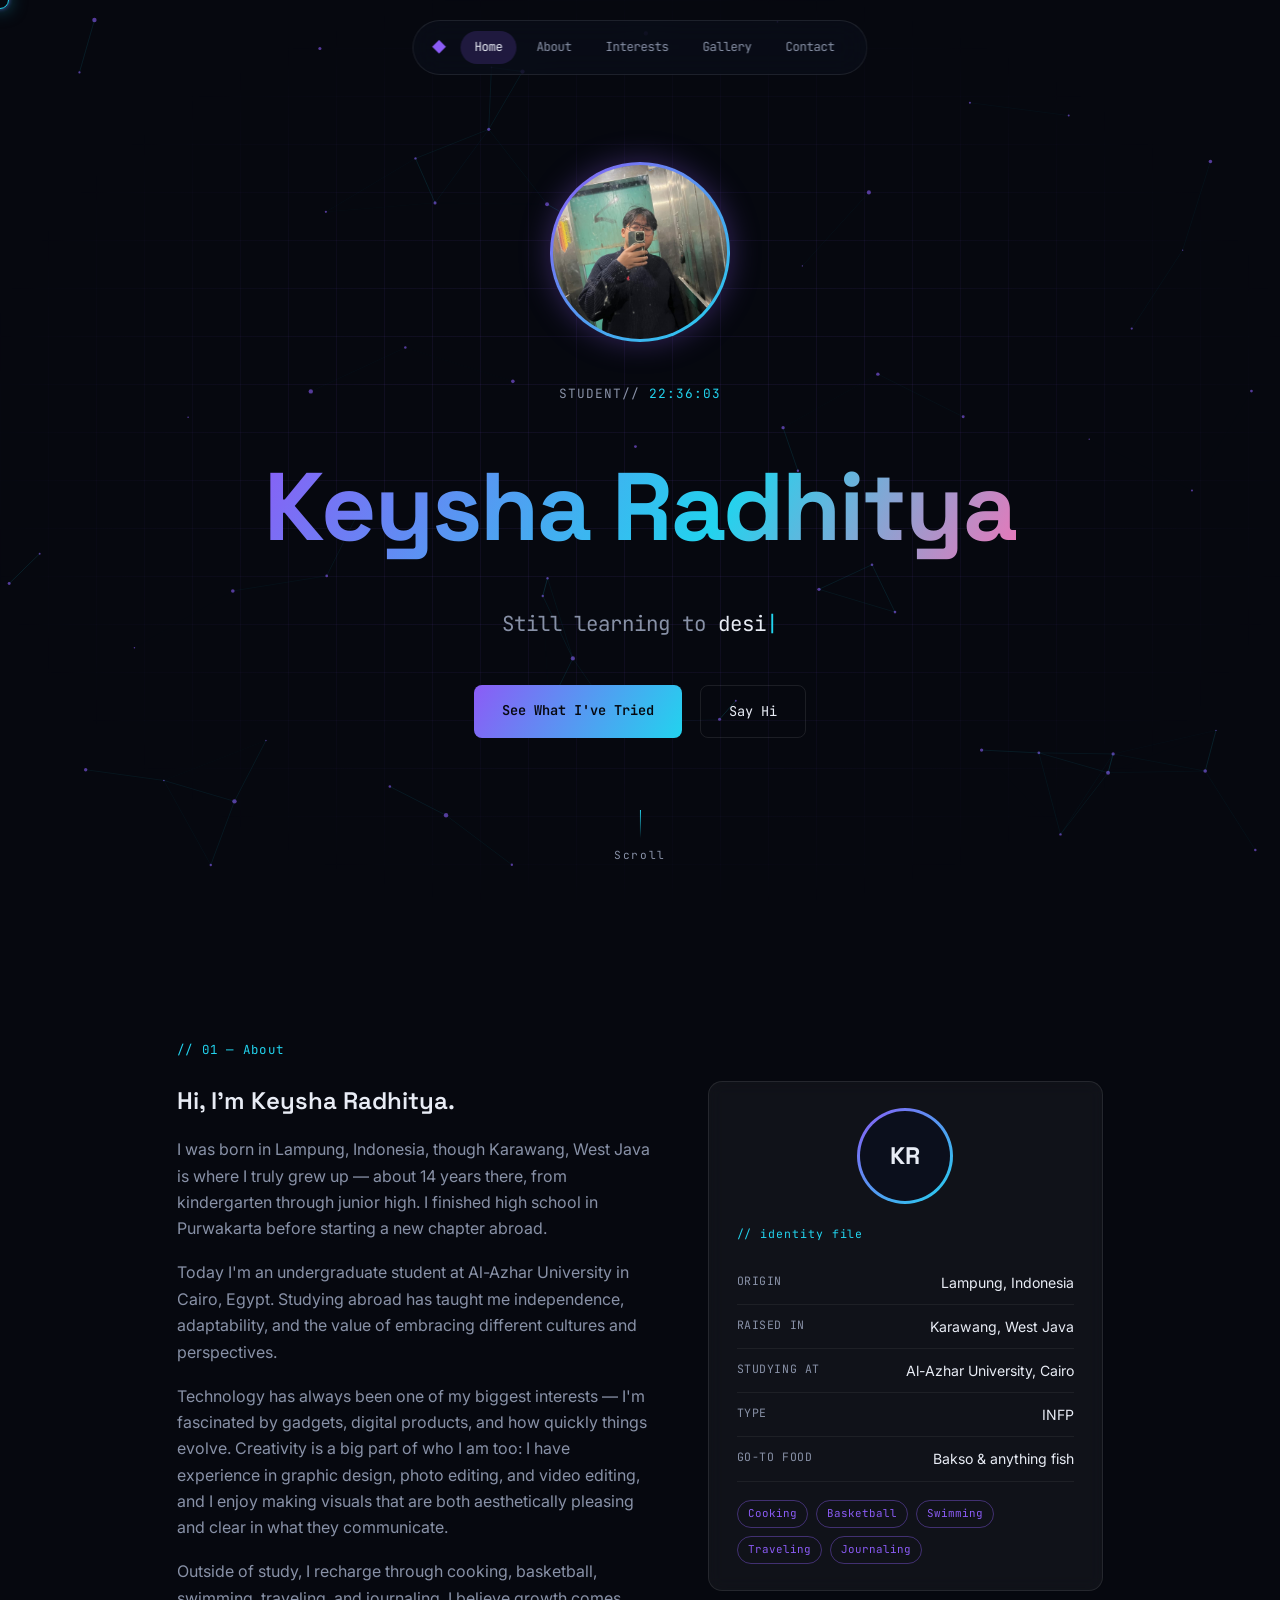
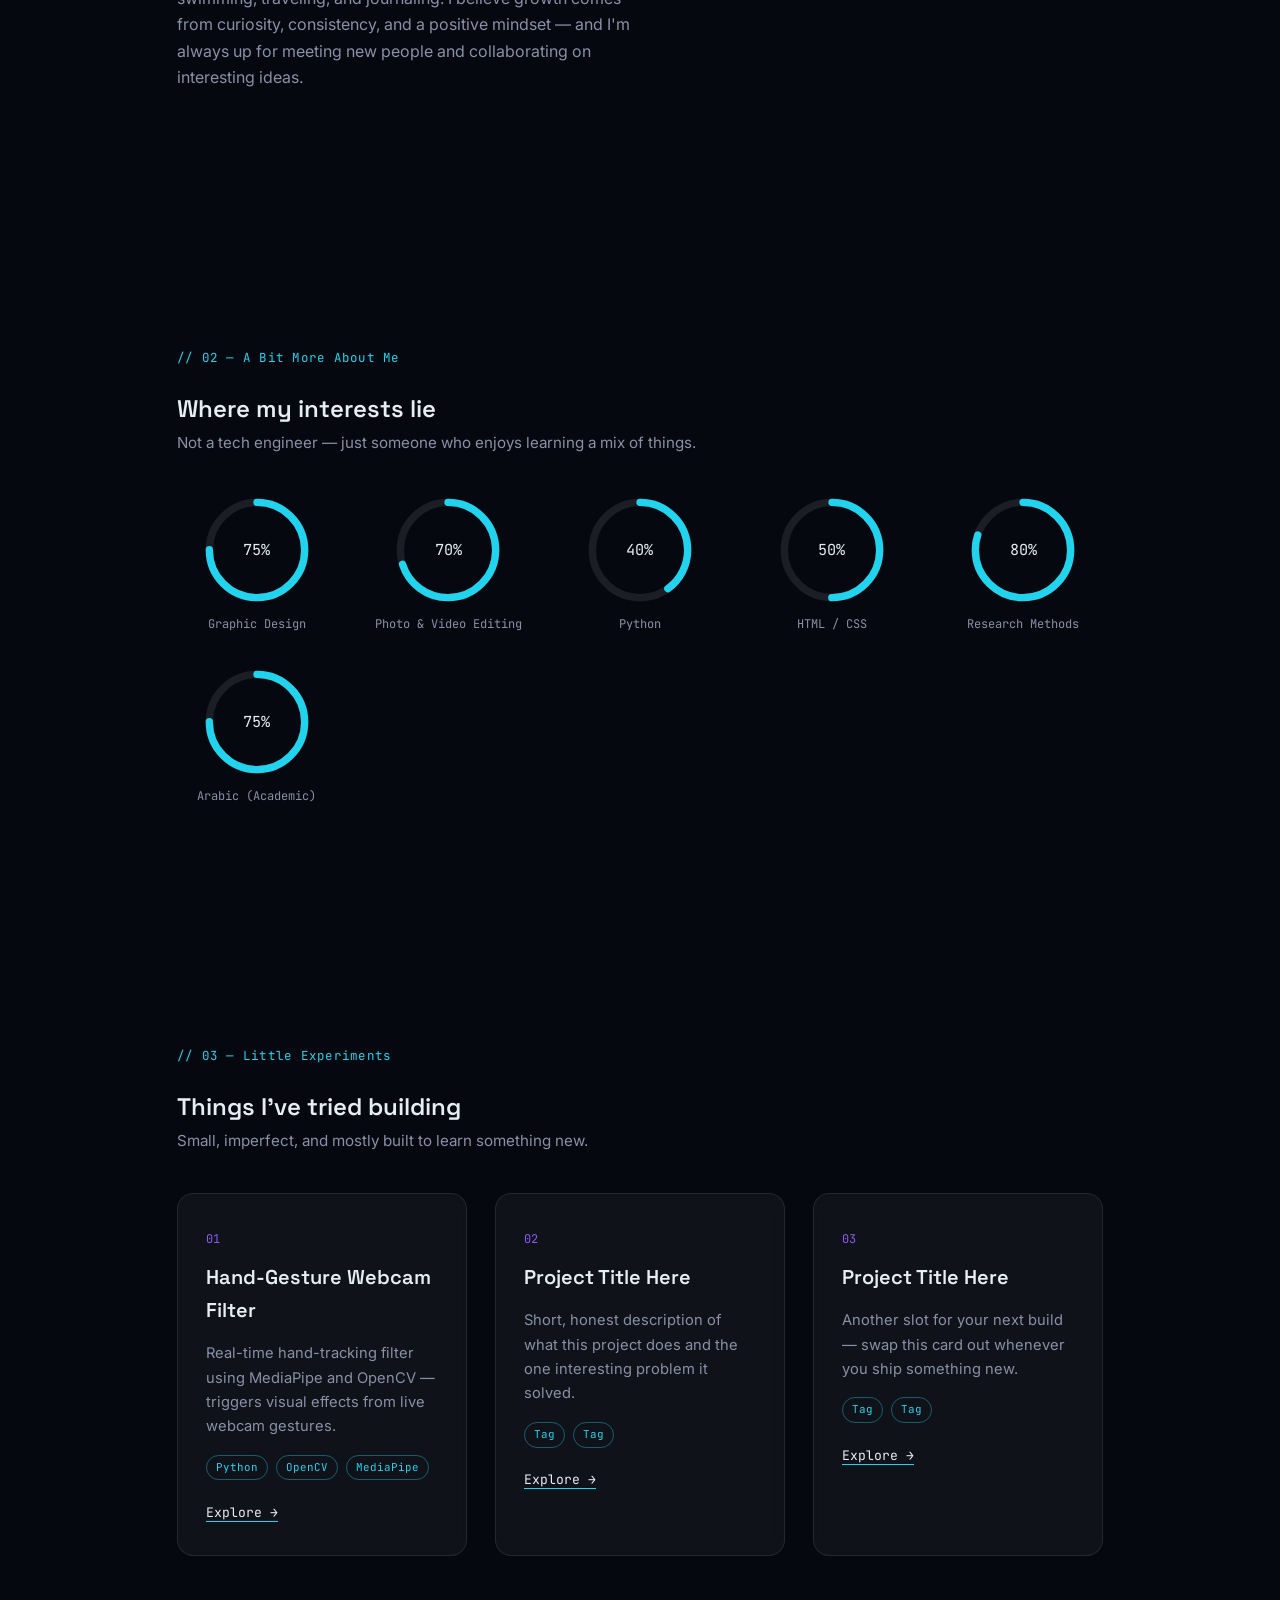
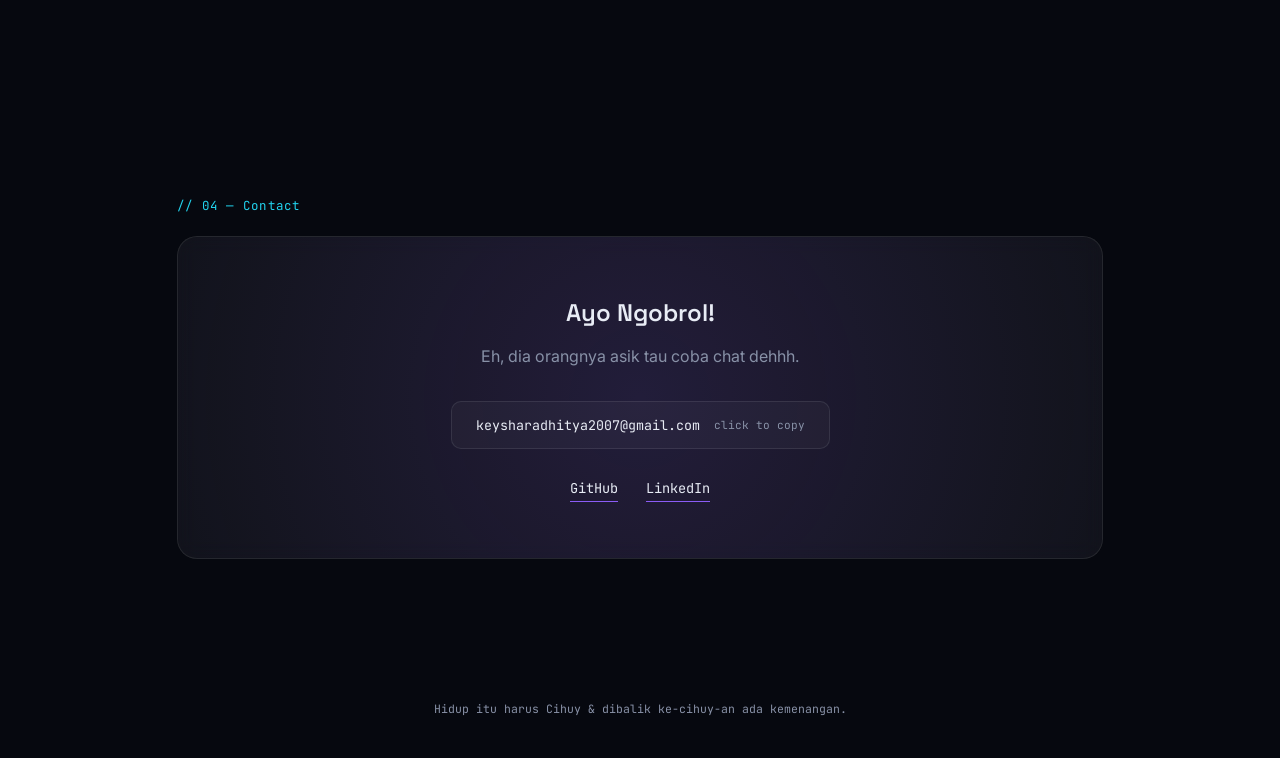
==== commit 5111d2d3: "Update index.html" ====
--- a/index.html
+++ b/index.html
@@ -201,8 +201,8 @@
     <section id="contact" class="reveal">
       <span class="section-tag">// 04 — Contact</span>
       <div class="hud-panel">
-        <h2>Let's talk.</h2>
-        <p>Always happy to chat — whether it's about a text, a project, or something I'm stuck on trying to code.</p>
+        <h2>Ayo Ngobrol!</h2>
+        <p>Eh, dia orangnya asik tau coba chat dehhh.</p>
         <div class="hud-panel__row">
           <button class="copy-btn" id="copyEmailBtn" data-email="you@example.com">
             <span id="copyEmailText">keysharadhitya2007@gmail.com</span>
--- a/style.css
+++ b/style.css
@@ -1,390 +1,714 @@
 :root {
-    --ink: #1c1a17;
-    --ink-soft: #4a453d;
-    --parchment: #ede3c8;
-    --parchment-light: #f6f0de;
-    --brass: #9c7a3c;
-    --brass-bright: #c79a4b;
-    --teal: #2f6b64;
-    --rule: #c9bb98;
-    --rule-faint: rgba(156, 122, 60, 0.18);
-
-    --font-display: 'Amiri', serif;
-    --font-body: 'Work Sans', sans-serif;
-    --font-mono: 'JetBrains Mono', monospace;
-
-    --margin-w: 84px;
+  --bg: #06080f;
+  --bg2: #0b0f1c;
+  --surface: rgba(255, 255, 255, 0.045);
+  --surface-border: rgba(255, 255, 255, 0.09);
+  --violet: #8b5cf6;
+  --cyan: #22d3ee;
+  --magenta: #f472b6;
+  --text: #e8ecf5;
+  --text-dim: #8891a7;
+
+  --font-display: 'Space Grotesk', sans-serif;
+  --font-body: 'Inter', sans-serif;
+  --font-mono: 'JetBrains Mono', monospace;
+}
+
+* { box-sizing: border-box; }
+
+html { scroll-behavior: smooth; }
+
+@media (prefers-reduced-motion: reduce) {
+  html { scroll-behavior: auto; }
+  *, *::before, *::after {
+    animation-duration: 0.01ms !important;
+    animation-iteration-count: 1 !important;
+    transition-duration: 0.01ms !important;
   }
-
-  * { box-sizing: border-box; }
-
-  html { scroll-behavior: smooth; }
-
-  @media (prefers-reduced-motion: reduce) {
-    html { scroll-behavior: auto; }
-    *, *::before, *::after {
-      animation-duration: 0.01ms !important;
-      animation-iteration-count: 1 !important;
-      transition-duration: 0.01ms !important;
-      scroll-behavior: auto !important;
-    }
-  }
-
-  body {
-    margin: 0;
-    background-color: var(--parchment);
-    color: var(--ink);
-    font-family: var(--font-body);
-    font-weight: 400;
-    line-height: 1.65;
-    background-image:
-      repeating-linear-gradient(
-        to bottom,
-        transparent,
-        transparent 47px,
-        var(--rule-faint) 47px,
-        var(--rule-faint) 48px
-      );
-  }
-
-  a { color: var(--teal); }
-  a:focus-visible,
-  button:focus-visible,
-  .nav-link:focus-visible {
-    outline: 2px solid var(--teal);
-    outline-offset: 3px;
-  }
-
-  ::selection { background: var(--brass); color: var(--parchment-light); }
-
-  /* ---------- Layout shell ---------- */
-
-  .margin-rail {
-    position: fixed;
-    top: 0;
-    left: 0;
-    width: var(--margin-w);
-    height: 100vh;
-    display: flex;
-    flex-direction: column;
-    align-items: center;
-    justify-content: space-between;
-    padding: 32px 0;
-    border-right: 1px solid var(--rule);
-    z-index: 50;
-    background: linear-gradient(to right, var(--parchment-light), transparent);
-  }
-
-  .margin-rail__mark {
-    font-family: var(--font-display);
-    font-size: 1.4rem;
-    font-weight: 700;
-    color: var(--brass);
-  }
-
-  .margin-nav {
-    display: flex;
-    flex-direction: column;
-    gap: 28px;
-    align-items: center;
-  }
-
-  .margin-nav a {
-    writing-mode: vertical-rl;
-    text-orientation: mixed;
-    font-family: var(--font-mono);
-    font-size: 0.7rem;
-    letter-spacing: 0.12em;
-    text-decoration: none;
-    color: var(--ink-soft);
-    text-transform: uppercase;
-    padding: 6px 4px;
-    border-left: 2px solid transparent;
-    transition: color 0.2s ease, border-color 0.2s ease;
-  }
-
-  .margin-nav a:hover,
-  .margin-nav a.is-active {
-    color: var(--teal);
-    border-left-color: var(--brass);
-  }
-
-  .margin-rail__folio {
-    font-family: var(--font-mono);
-    font-size: 0.65rem;
-    color: var(--ink-soft);
-    letter-spacing: 0.05em;
-  }
-
-  main {
-    margin-left: var(--margin-w);
-  }
-
-  section {
-    padding: 96px clamp(24px, 6vw, 96px);
-    max-width: 880px;
-  }
-
-  .folio-label {
-    font-family: var(--font-mono);
-    font-size: 0.75rem;
-    letter-spacing: 0.15em;
-    text-transform: uppercase;
-    color: var(--brass);
-    display: block;
-    margin-bottom: 18px;
-  }
-
-  .folio-label::before { content: "fol. "; opacity: 0.7; }
-
-  h1, h2, h3 { font-family: var(--font-display); font-weight: 700; color: var(--ink); margin: 0 0 0.4em; }
-
-  /* ---------- Hero / Incipit ---------- */
-
-  #incipit {
-    min-height: 100vh;
-    display: flex;
-    flex-direction: column;
-    justify-content: center;
-    padding-top: 48px;
-    padding-bottom: 48px;
-  }
-
-  .initial-cap {
-    font-family: var(--font-display);
-    font-size: clamp(5rem, 14vw, 9rem);
-    line-height: 0.8;
-    float: left;
-    margin: 0.05em 0.12em 0 0;
-    background: linear-gradient(160deg, var(--brass-bright), var(--brass) 55%, #6e5322);
-    -webkit-background-clip: text;
-    background-clip: text;
-    color: transparent;
-    filter: drop-shadow(0 0 0 rgba(0,0,0,0));
-    animation: illuminate 1.6s ease-out both;
-  }
-
-  @keyframes illuminate {
-    0% { filter: brightness(0.4) drop-shadow(0 0 0 transparent); opacity: 0; transform: translateY(6px); }
-    60% { filter: brightness(1.3) drop-shadow(0 0 14px rgba(199, 154, 75, 0.55)); }
-    100% { filter: brightness(1) drop-shadow(0 0 0 transparent); opacity: 1; transform: translateY(0); }
-  }
-
-  .hero-text {
-    overflow: hidden;
-  }
-
-  .hero-text h1 {
-    font-size: clamp(2.4rem, 5vw, 3.6rem);
-    letter-spacing: 0.01em;
-  }
-
-  .hero-tagline {
-    font-size: 1.05rem;
-    color: var(--ink-soft);
-    max-width: 46ch;
-    margin-top: 0.6em;
-  }
-
-  .hero-meta {
-    clear: both;
-    display: flex;
-    gap: 28px;
-    margin-top: 56px;
-    flex-wrap: wrap;
-    font-family: var(--font-mono);
-    font-size: 0.8rem;
-    color: var(--ink-soft);
-  }
-
-  .hero-meta span { color: var(--brass); }
-
-  /* ---------- About ---------- */
-
-  .about-grid {
-    display: grid;
-    grid-template-columns: 1.4fr 1fr;
-    gap: 48px;
-  }
-
-  @media (max-width: 720px) {
-    .about-grid { grid-template-columns: 1fr; }
-    .margin-rail { width: 56px; }
-    main { margin-left: 56px; }
-    .margin-rail__mark { font-size: 1.05rem; }
-    .margin-nav a { font-size: 0.6rem; }
-  }
-
-  .pull-quote {
-    border-left: 3px solid var(--brass);
-    padding-left: 20px;
-    font-family: var(--font-display);
-    font-style: italic;
-    font-size: 1.15rem;
-    color: var(--ink-soft);
-  }
-
-  /* ---------- Skills / Ars ---------- */
-
-  .scribal-list {
-    list-style: none;
-    margin: 0;
-    padding: 0;
-    display: grid;
-    grid-template-columns: repeat(auto-fill, minmax(220px, 1fr));
-    gap: 18px 32px;
-  }
-
-  .scribal-list li {
-    padding-left: 1.4em;
-    position: relative;
-    font-size: 0.98rem;
-  }
-
-  .scribal-list li::before {
-    content: "¶";
-    position: absolute;
-    left: 0;
-    color: var(--brass);
-    font-family: var(--font-display);
-  }
-
-  .scribal-list li strong {
-    display: block;
-    font-weight: 500;
-    color: var(--ink);
-  }
-
-  .scribal-list li span {
-    color: var(--ink-soft);
-    font-size: 0.88rem;
-  }
-
-  /* ---------- Projects / Opus ---------- */
-
-  .folio-grid {
-    display: grid;
-    gap: 28px;
-  }
-
-  .folio-card {
-    background: var(--parchment-light);
-    border: 1px solid var(--rule);
-    padding: 28px 32px;
-    position: relative;
-    transition: transform 0.2s ease, box-shadow 0.2s ease;
-  }
-
-  .folio-card:hover {
-    transform: translateY(-3px);
-    box-shadow: 0 10px 24px rgba(28, 26, 23, 0.08);
-  }
-
-  .folio-card__num {
-    position: absolute;
-    top: 20px;
-    right: 24px;
-    font-family: var(--font-mono);
-    font-size: 0.7rem;
-    color: var(--rule);
-  }
-
-  .folio-card h3 {
-    font-size: 1.4rem;
-    margin-bottom: 0.3em;
-    padding-right: 60px;
-  }
-
-  .folio-card p {
-    color: var(--ink-soft);
-    margin: 0 0 14px;
-  }
-
-  .folio-card__tags {
-    display: flex;
-    gap: 10px;
-    flex-wrap: wrap;
-    margin-bottom: 14px;
-  }
-
-  .folio-card__tags span {
-    font-family: var(--font-mono);
-    font-size: 0.72rem;
-    color: var(--teal);
-    border: 1px solid var(--teal);
-    padding: 2px 8px;
-    border-radius: 2px;
-  }
-
-  .folio-card a.folio-link {
-    font-family: var(--font-mono);
-    font-size: 0.82rem;
-    text-decoration: none;
-    border-bottom: 1px solid currentColor;
-  }
-
-  /* ---------- Colophon / Contact ---------- */
-
-  #colophon {
-    border-top: 1px solid var(--rule);
-    margin-top: 40px;
-  }
-
-  .colophon-box {
-    background: var(--parchment-light);
-    border: 1px solid var(--rule);
-    padding: 40px clamp(24px, 5vw, 56px);
-    text-align: center;
-  }
-
-  .colophon-box p {
-    max-width: 52ch;
-    margin: 0 auto 24px;
-    color: var(--ink-soft);
-  }
-
-  .colophon-links {
-    display: flex;
-    justify-content: center;
-    gap: 28px;
-    flex-wrap: wrap;
-    font-family: var(--font-mono);
-    font-size: 0.85rem;
-  }
-
-  .colophon-links a {
-    text-decoration: none;
-    color: var(--ink);
-    border-bottom: 1px solid var(--brass);
-    padding-bottom: 2px;
-  }
-
-  .colophon-links a:hover { color: var(--teal); }
-
-  footer.finis {
-    text-align: center;
-    padding: 32px;
-    font-family: var(--font-mono);
-    font-size: 0.7rem;
-    color: var(--ink-soft);
-    letter-spacing: 0.08em;
-  }
-
-  footer.finis::before {
-    content: "❧";
-    display: block;
-    font-size: 1.2rem;
-    color: var(--brass);
-    margin-bottom: 8px;
-  }
-
-  .reveal {
-    opacity: 0;
-    transform: translateY(16px);
-    transition: opacity 0.7s ease, transform 0.7s ease;
-  }
-
-  .reveal.is-visible {
-    opacity: 1;
-    transform: translateY(0);
-  }+}
+
+body {
+  margin: 0;
+  background: var(--bg);
+  color: var(--text);
+  font-family: var(--font-body);
+  font-weight: 400;
+  line-height: 1.65;
+  overflow-x: hidden;
+}
+
+a { color: var(--cyan); }
+
+a:focus-visible,
+button:focus-visible {
+  outline: 2px solid var(--cyan);
+  outline-offset: 3px;
+}
+
+::selection { background: var(--violet); color: #fff; }
+
+h1, h2, h3 {
+  font-family: var(--font-display);
+  font-weight: 600;
+  color: var(--text);
+  margin: 0 0 0.4em;
+}
+
+/* ---------- Custom cursor ---------- */
+
+@media (pointer: fine) {
+  body { cursor: none; }
+  a, button { cursor: none; }
+}
+
+.cursor-dot {
+  position: fixed;
+  top: 0;
+  left: 0;
+  width: 18px;
+  height: 18px;
+  border-radius: 50%;
+  border: 1px solid var(--cyan);
+  box-shadow: 0 0 18px rgba(34, 211, 238, 0.5), 0 0 4px rgba(139, 92, 246, 0.6);
+  pointer-events: none;
+  z-index: 9999;
+  transform: translate(-50%, -50%);
+  transition: width 0.15s ease, height 0.15s ease, background 0.15s ease;
+  display: none;
+}
+
+@media (pointer: fine) {
+  .cursor-dot { display: block; }
+}
+
+.cursor-dot.is-active {
+  width: 34px;
+  height: 34px;
+  background: rgba(34, 211, 238, 0.12);
+}
+
+/* ---------- Progress bar ---------- */
+
+.progress-bar {
+  position: fixed;
+  top: 0;
+  left: 0;
+  height: 3px;
+  width: 0%;
+  background: linear-gradient(90deg, var(--violet), var(--cyan));
+  z-index: 1000;
+  transition: width 0.1s ease-out;
+}
+
+/* ---------- Floating dock nav ---------- */
+
+.dock {
+  position: fixed;
+  top: 20px;
+  left: 50%;
+  transform: translateX(-50%);
+  display: flex;
+  align-items: center;
+  gap: 6px;
+  padding: 10px 18px;
+  background: rgba(11, 15, 28, 0.6);
+  backdrop-filter: blur(16px);
+  -webkit-backdrop-filter: blur(16px);
+  border: 1px solid var(--surface-border);
+  border-radius: 100px;
+  z-index: 500;
+}
+
+.dock-mark {
+  color: var(--violet);
+  margin-right: 8px;
+  font-size: 0.9rem;
+}
+
+.dock-link {
+  font-family: var(--font-mono);
+  font-size: 0.78rem;
+  text-decoration: none;
+  color: var(--text-dim);
+  padding: 6px 14px;
+  border-radius: 100px;
+  transition: color 0.2s ease, background 0.2s ease;
+}
+
+.dock-link:hover,
+.dock-link.is-active {
+  color: var(--text);
+  background: rgba(139, 92, 246, 0.18);
+}
+
+@media (max-width: 640px) {
+  .dock { gap: 2px; padding: 8px 10px; }
+  .dock-link { padding: 6px 9px; font-size: 0.68rem; }
+  .dock-mark { display: none; }
+}
+
+/* ---------- Layout ---------- */
+
+main {
+  position: relative;
+  z-index: 1;
+}
+
+section {
+  padding: 140px clamp(24px, 6vw, 96px) 100px;
+  max-width: 1080px;
+  margin: 0 auto;
+  position: relative;
+}
+
+.section-tag {
+  font-family: var(--font-mono);
+  font-size: 0.78rem;
+  letter-spacing: 0.1em;
+  color: var(--cyan);
+  display: block;
+  margin-bottom: 20px;
+}
+
+.section-sub {
+  color: var(--text-dim);
+  font-size: 0.95rem;
+  margin-top: -8px;
+}
+
+/* ---------- Hero ---------- */
+
+#hero {
+  min-height: 100vh;
+  display: flex;
+  flex-direction: column;
+  align-items: center;
+  justify-content: center;
+  text-align: center;
+  position: relative;
+  overflow: hidden;
+  padding: 0 24px;
+  max-width: none;
+}
+
+#particles {
+  position: absolute;
+  inset: 0;
+  width: 100%;
+  height: 100%;
+  z-index: 0;
+}
+
+.grid-overlay {
+  position: absolute;
+  inset: 0;
+  z-index: 0;
+  background-image:
+    linear-gradient(rgba(139, 92, 246, 0.08) 1px, transparent 1px),
+    linear-gradient(90deg, rgba(139, 92, 246, 0.08) 1px, transparent 1px);
+  background-size: 48px 48px;
+  mask-image: radial-gradient(ellipse at center, black 30%, transparent 75%);
+  animation: grid-drift 30s linear infinite;
+}
+
+@keyframes grid-drift {
+  from { background-position: 0 0, 0 0; }
+  to { background-position: 48px 48px, 48px 48px; }
+}
+
+.hero-inner {
+  position: relative;
+  z-index: 2;
+}
+
+.hud-label {
+  font-family: var(--font-mono);
+  font-size: 0.8rem;
+  color: var(--text-dim);
+  letter-spacing: 0.08em;
+  margin-bottom: 24px;
+}
+
+/* ---------- Avatar / photo ---------- */
+
+.avatar {
+  position: relative;
+  border-radius: 50%;
+  overflow: hidden;
+  background: linear-gradient(135deg, var(--violet), var(--cyan));
+  padding: 3px;
+  display: inline-flex;
+}
+
+.avatar img {
+  width: 100%;
+  height: 100%;
+  object-fit: cover;
+  border-radius: 50%;
+  display: block;
+  background: var(--bg2);
+}
+
+.avatar-fallback {
+  display: none;
+  width: 100%;
+  height: 100%;
+  border-radius: 50%;
+  background: var(--bg2);
+  color: var(--text);
+  align-items: center;
+  justify-content: center;
+  font-family: var(--font-display);
+  font-weight: 700;
+}
+
+.avatar--hero {
+  width: 180px;
+  height: 180px;
+  margin: 0 auto 28px;
+  box-shadow: 0 0 30px rgba(139, 92, 246, 0.35);
+}
+
+.avatar--hero .avatar-fallback { font-size: 2rem; }
+
+.avatar--card {
+  width: 96px;
+  height: 96px;
+  margin: 0 auto 20px;
+  display: flex;
+}
+
+.avatar--card .avatar-fallback { font-size: 1.5rem; }
+
+.hud-label span { color: var(--cyan); }
+
+.glitch-name {
+  font-size: clamp(2.8rem, 9vw, 6rem);
+  font-weight: 700;
+  letter-spacing: -0.02em;
+  background: linear-gradient(120deg, var(--violet), var(--cyan) 60%, var(--magenta));
+  -webkit-background-clip: text;
+  background-clip: text;
+  color: transparent;
+  position: relative;
+  margin-bottom: 0.2em;
+}
+
+.typed-role {
+  font-family: var(--font-mono);
+  font-size: clamp(1rem, 2.2vw, 1.3rem);
+  color: var(--text-dim);
+  margin-bottom: 44px;
+}
+
+.typed-role span#typed { color: var(--text); }
+
+.cursor-blink {
+  color: var(--cyan);
+  animation: blink 1s step-end infinite;
+}
+
+@keyframes blink {
+  0%, 100% { opacity: 1; }
+  50% { opacity: 0; }
+}
+
+.hero-actions {
+  display: flex;
+  gap: 18px;
+  justify-content: center;
+  flex-wrap: wrap;
+}
+
+.btn-primary, .btn-ghost {
+  font-family: var(--font-mono);
+  font-size: 0.85rem;
+  text-decoration: none;
+  padding: 14px 28px;
+  border-radius: 8px;
+  transition: transform 0.2s ease, box-shadow 0.2s ease, background 0.2s ease;
+  display: inline-block;
+}
+
+.btn-primary {
+  background: linear-gradient(120deg, var(--violet), var(--cyan));
+  color: #06080f;
+  font-weight: 600;
+}
+
+.btn-primary:hover {
+  transform: translateY(-2px);
+  box-shadow: 0 8px 24px rgba(139, 92, 246, 0.35);
+}
+
+.btn-ghost {
+  border: 1px solid var(--surface-border);
+  color: var(--text);
+}
+
+.btn-ghost:hover {
+  border-color: var(--cyan);
+  background: rgba(34, 211, 238, 0.08);
+}
+
+.scroll-cue {
+  position: absolute;
+  bottom: 36px;
+  left: 50%;
+  transform: translateX(-50%);
+  display: flex;
+  flex-direction: column;
+  align-items: center;
+  gap: 8px;
+  font-family: var(--font-mono);
+  font-size: 0.7rem;
+  color: var(--text-dim);
+  letter-spacing: 0.15em;
+  z-index: 2;
+}
+
+.scroll-cue span {
+  width: 1px;
+  height: 28px;
+  background: linear-gradient(var(--cyan), transparent);
+  animation: scroll-pulse 1.8s ease-in-out infinite;
+}
+
+@keyframes scroll-pulse {
+  0% { opacity: 0.2; transform: scaleY(0.4); }
+  50% { opacity: 1; transform: scaleY(1); }
+  100% { opacity: 0.2; transform: scaleY(0.4); }
+}
+
+/* ---------- Reveal on scroll ---------- */
+
+.reveal {
+  opacity: 0;
+  transform: translateY(24px);
+  transition: opacity 0.7s ease, transform 0.7s ease;
+}
+
+.reveal.is-visible {
+  opacity: 1;
+  transform: translateY(0);
+}
+
+/* ---------- About ---------- */
+
+.about-grid {
+  display: grid;
+  grid-template-columns: 1.2fr 1fr;
+  gap: 56px;
+  align-items: start;
+}
+
+.about-text p { color: var(--text-dim); }
+
+.stats-grid {
+  display: grid;
+  gap: 18px;
+}
+
+.stat-card {
+  background: var(--surface);
+  border: 1px solid var(--surface-border);
+  border-radius: 14px;
+  padding: 22px 24px;
+  backdrop-filter: blur(8px);
+}
+
+.stat-num {
+  display: block;
+  font-family: var(--font-display);
+  font-size: 2.2rem;
+  font-weight: 700;
+  background: linear-gradient(120deg, var(--cyan), var(--violet));
+  -webkit-background-clip: text;
+  background-clip: text;
+  color: transparent;
+}
+
+.stat-label {
+  font-family: var(--font-mono);
+  font-size: 0.78rem;
+  color: var(--text-dim);
+}
+
+/* ---------- Profile / identity card ---------- */
+
+.about-text p {
+  margin-bottom: 1.1em;
+}
+
+.profile-card {
+  background: var(--surface);
+  border: 1px solid var(--surface-border);
+  border-radius: 14px;
+  padding: 26px 28px;
+  backdrop-filter: blur(8px);
+  align-self: start;
+}
+
+.profile-card__label {
+  display: block;
+  font-family: var(--font-mono);
+  font-size: 0.72rem;
+  color: var(--cyan);
+  letter-spacing: 0.08em;
+  margin-bottom: 18px;
+}
+
+.profile-row {
+  display: flex;
+  justify-content: space-between;
+  gap: 12px;
+  padding: 10px 0;
+  border-bottom: 1px solid rgba(255, 255, 255, 0.06);
+  font-size: 0.88rem;
+}
+
+.profile-row:last-of-type { border-bottom: none; }
+
+.profile-key {
+  font-family: var(--font-mono);
+  font-size: 0.72rem;
+  color: var(--text-dim);
+  text-transform: uppercase;
+  letter-spacing: 0.05em;
+  white-space: nowrap;
+}
+
+.profile-val {
+  color: var(--text);
+  text-align: right;
+}
+
+.profile-card__chips {
+  display: flex;
+  flex-wrap: wrap;
+  gap: 8px;
+  margin-top: 18px;
+}
+
+.profile-card__chips span {
+  font-family: var(--font-mono);
+  font-size: 0.68rem;
+  color: var(--violet);
+  border: 1px solid rgba(139, 92, 246, 0.4);
+  padding: 4px 10px;
+  border-radius: 100px;
+}
+
+@media (max-width: 780px) {
+  .about-grid { grid-template-columns: 1fr; }
+}
+
+/* ---------- Skills / rings ---------- */
+
+.rings-grid {
+  display: grid;
+  grid-template-columns: repeat(auto-fit, minmax(150px, 1fr));
+  gap: 32px;
+  margin-top: 40px;
+}
+
+.ring-item {
+  display: flex;
+  flex-direction: column;
+  align-items: center;
+  gap: 10px;
+  position: relative;
+}
+
+.ring-svg {
+  width: 110px;
+  height: 110px;
+  transform: rotate(-90deg);
+}
+
+.ring-track {
+  fill: none;
+  stroke: var(--surface-border);
+  stroke-width: 8;
+}
+
+.ring-fill {
+  fill: none;
+  stroke: var(--cyan);
+  stroke-width: 8;
+  stroke-linecap: round;
+  stroke-dasharray: 326.7;
+  stroke-dashoffset: 326.7;
+  transition: stroke-dashoffset 1.4s cubic-bezier(0.16, 1, 0.3, 1);
+}
+
+.ring-pct {
+  position: absolute;
+  top: 42px;
+  font-family: var(--font-mono);
+  font-size: 0.95rem;
+  color: var(--text);
+}
+
+.ring-label {
+  font-family: var(--font-mono);
+  font-size: 0.75rem;
+  color: var(--text-dim);
+  text-align: center;
+}
+
+/* ---------- Projects / tilt cards ---------- */
+
+.tilt-grid {
+  display: grid;
+  grid-template-columns: repeat(auto-fit, minmax(260px, 1fr));
+  gap: 28px;
+  margin-top: 40px;
+  perspective: 1000px;
+}
+
+.tilt-card {
+  background: var(--surface);
+  border: 1px solid var(--surface-border);
+  border-radius: 16px;
+  backdrop-filter: blur(8px);
+  transition: transform 0.15s ease-out, box-shadow 0.3s ease;
+  transform-style: preserve-3d;
+}
+
+.tilt-card:hover {
+  box-shadow: 0 20px 40px rgba(139, 92, 246, 0.18);
+  border-color: rgba(139, 92, 246, 0.4);
+}
+
+.tilt-card__inner {
+  padding: 30px 28px;
+  transform: translateZ(20px);
+}
+
+.tilt-card__index {
+  font-family: var(--font-mono);
+  font-size: 0.75rem;
+  color: var(--violet);
+}
+
+.tilt-card h3 {
+  font-size: 1.25rem;
+  margin-top: 10px;
+}
+
+.tilt-card p {
+  color: var(--text-dim);
+  font-size: 0.92rem;
+  margin-bottom: 16px;
+}
+
+.tilt-card__tags {
+  display: flex;
+  gap: 8px;
+  flex-wrap: wrap;
+  margin-bottom: 18px;
+}
+
+.tilt-card__tags span {
+  font-family: var(--font-mono);
+  font-size: 0.68rem;
+  color: var(--cyan);
+  border: 1px solid rgba(34, 211, 238, 0.4);
+  padding: 3px 9px;
+  border-radius: 100px;
+}
+
+.tilt-card__link {
+  font-family: var(--font-mono);
+  font-size: 0.82rem;
+  text-decoration: none;
+  color: var(--text);
+  border-bottom: 1px solid var(--cyan);
+}
+
+/* ---------- Contact / HUD panel ---------- */
+
+.hud-panel {
+  background: var(--surface);
+  border: 1px solid var(--surface-border);
+  border-radius: 20px;
+  padding: 56px clamp(24px, 5vw, 64px);
+  text-align: center;
+  backdrop-filter: blur(10px);
+  position: relative;
+  overflow: hidden;
+}
+
+.hud-panel::before {
+  content: "";
+  position: absolute;
+  inset: -40%;
+  background: radial-gradient(circle at center, rgba(139, 92, 246, 0.15), transparent 60%);
+  animation: hud-pulse 5s ease-in-out infinite;
+}
+
+@keyframes hud-pulse {
+  0%, 100% { opacity: 0.5; }
+  50% { opacity: 1; }
+}
+
+.hud-panel > * { position: relative; z-index: 1; }
+
+.hud-panel p { color: var(--text-dim); max-width: 48ch; margin: 0 auto 32px; }
+
+.hud-panel__row { display: flex; justify-content: center; margin-bottom: 28px; }
+
+.copy-btn {
+  font-family: var(--font-mono);
+  background: rgba(255, 255, 255, 0.03);
+  border: 1px solid var(--surface-border);
+  color: var(--text);
+  padding: 14px 24px;
+  border-radius: 10px;
+  display: flex;
+  align-items: center;
+  gap: 14px;
+  transition: border-color 0.2s ease, background 0.2s ease;
+}
+
+.copy-btn:hover {
+  border-color: var(--cyan);
+  background: rgba(34, 211, 238, 0.08);
+}
+
+.copy-btn__hint {
+  font-size: 0.7rem;
+  color: var(--text-dim);
+}
+
+.copy-btn.is-copied .copy-btn__hint {
+  color: var(--cyan);
+}
+
+.social-row {
+  display: flex;
+  justify-content: center;
+  gap: 28px;
+  font-family: var(--font-mono);
+  font-size: 0.85rem;
+}
+
+.social-row a {
+  text-decoration: none;
+  color: var(--text);
+  border-bottom: 1px solid var(--violet);
+  padding-bottom: 2px;
+}
+
+.social-row a:hover { color: var(--cyan); border-color: var(--cyan); }
+
+/* ---------- Footer ---------- */
+
+footer.finis {
+  text-align: center;
+  padding: 40px 24px;
+  font-family: var(--font-mono);
+  font-size: 0.72rem;
+  color: var(--text-dim);
+}
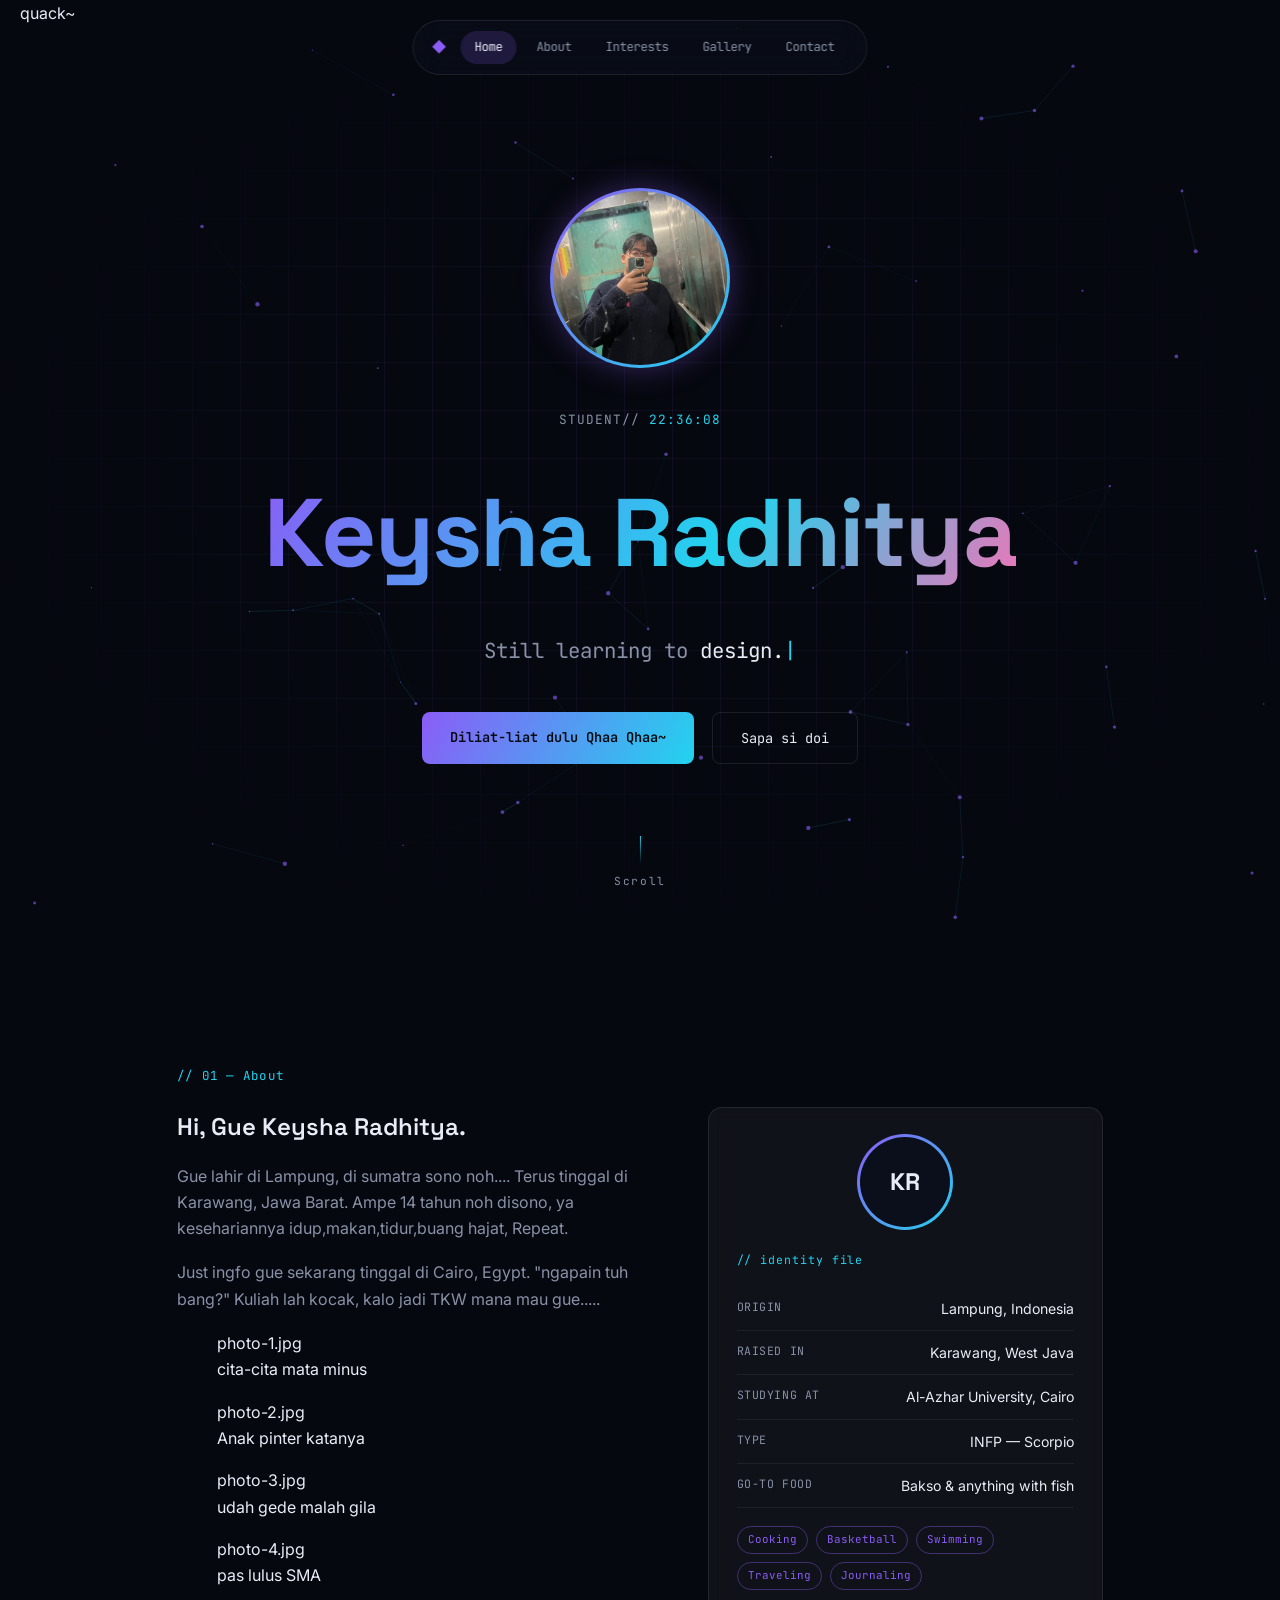
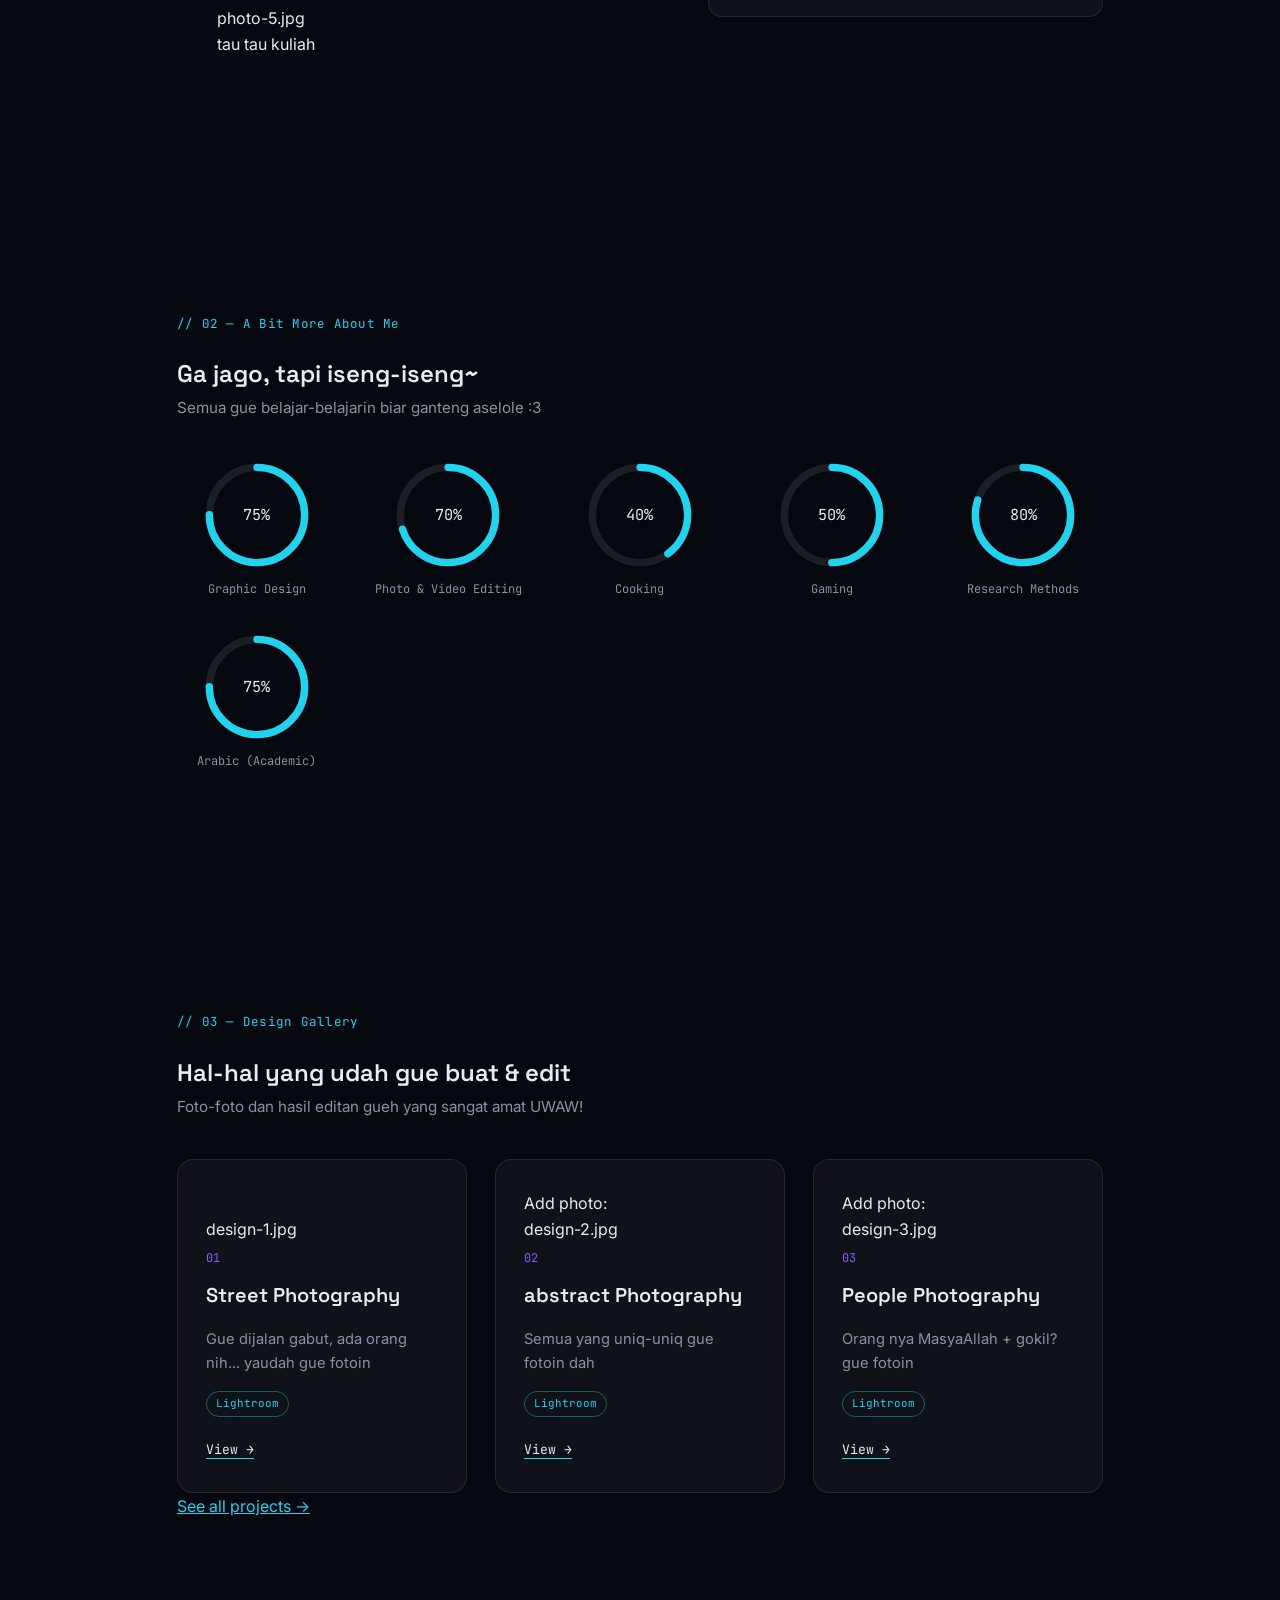
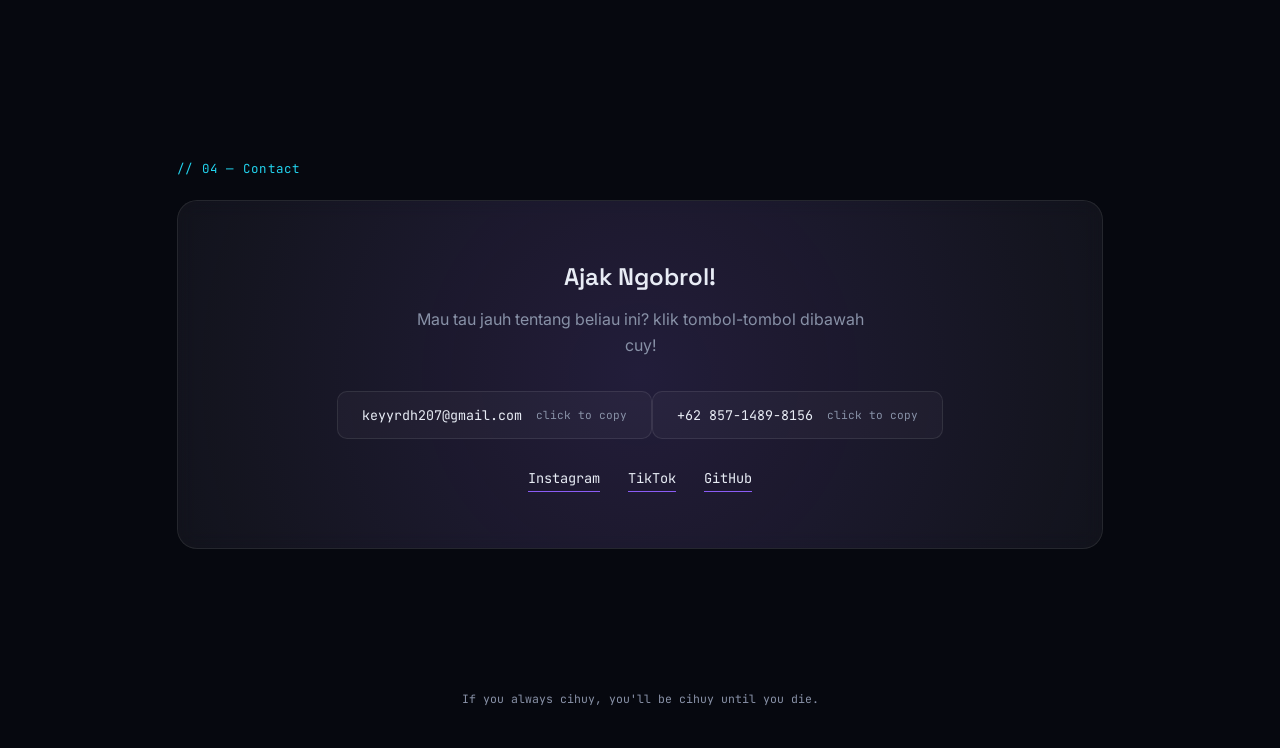
==== commit 79efbd2e: "Update index.html" ====
--- a/index.html
+++ b/index.html
@@ -14,7 +14,10 @@
 </head>
 <body>
 
-  <div class="cursor-dot" id="cursorDot"></div>
+ <div class="cursor-cat" id="cursorCat">
+    <canvas id="cursorCatCanvas" width="16" height="16"></canvas>
+    <span class="cursor-cat__bubble">quack~</span>
+  </div>
   <div class="progress-bar" id="progressBar"></div>
 
   <nav class="dock" aria-label="Section navigation">
@@ -40,8 +43,8 @@
         <h1 class="glitch-name" data-text="Keysha Radhitya">Keysha Radhitya</h1>
         <p class="typed-role">Still learning to <span id="typed"></span><span class="cursor-blink">|</span></p>
         <div class="hero-actions">
-          <a class="btn-primary" href="#projects">See What I've Tried</a>
-          <a class="btn-ghost" href="#contact">Say Hi</a>
+          <a class="btn-primary" href="#projects">Diliat-liat dulu Qhaa Qhaa~</a>
+          <a class="btn-ghost" href="#contact">Sapa si doi</a>
         </div>
       </div>
       <div class="scroll-cue" aria-hidden="true"><span></span>Scroll</div>
@@ -51,32 +54,54 @@
       <span class="section-tag">// 01 — About</span>
       <div class="about-grid">
         <div class="about-text">
-          <h2>Hi, I'm Keysha Radhitya.</h2>
+          <h2>Hi, Gue  Keysha Radhitya.</h2>
           <p>
-            I was born in Lampung, Indonesia, though Karawang, West Java is
-            where I truly grew up — about 14 years there, from kindergarten
-            through junior high. I finished high school in Purwakarta before
-            starting a new chapter abroad.
+            Gue lahir di Lampung, di sumatra sono noh....
+            Terus tinggal di Karawang, Jawa Barat. Ampe 14 tahun noh disono,
+            ya kesehariannya idup,makan,tidur,buang hajat, Repeat.
           </p>
           <p>
-            Today I'm an undergraduate student at Al-Azhar University in Cairo,
-            Egypt. Studying abroad has taught me independence, adaptability,
-            and the value of embracing different cultures and perspectives.
+            Just ingfo gue sekarang tinggal di Cairo, Egypt.
+            "ngapain tuh bang?"
+            Kuliah lah kocak, kalo jadi TKW mana mau gue.....
           </p>
-          <p>
-            Technology has always been one of my biggest interests — I'm
-            fascinated by gadgets, digital products, and how quickly things
-            evolve. Creativity is a big part of who I am too: I have experience
-            in graphic design, photo editing, and video editing, and I enjoy
-            making visuals that are both aesthetically pleasing and clear in
-            what they communicate.
-          </p>
-          <p>
-            Outside of study, I recharge through cooking, basketball, swimming,
-            traveling, and journaling. I believe growth comes from curiosity,
-            consistency, and a positive mindset — and I'm always up for meeting
-            new people and collaborating on interesting ideas.
-          </p>
+           <div class="polaroid-strip">
+            <figure class="polaroid polaroid--1">
+              <div class="polaroid__photo">
+                <img src="photo-1.jpg" alt="Photo of me 1" onerror="this.style.display='none'; this.nextElementSibling.style.display='flex';">
+                <span class="polaroid__placeholder">photo-1.jpg</span>
+              </div>
+              <figcaption>cita-cita mata minus</figcaption>
+            </figure>
+            <figure class="polaroid polaroid--2">
+              <div class="polaroid__photo">
+                <img src="photo-2.jpg" alt="Photo of me 2" onerror="this.style.display='none'; this.nextElementSibling.style.display='flex';">
+                <span class="polaroid__placeholder">photo-2.jpg</span>
+              </div>
+              <figcaption>Anak pinter katanya</figcaption>
+            </figure>
+            <figure class="polaroid polaroid--3">
+              <div class="polaroid__photo">
+                <img src="photo-3.jpg" alt="Photo of me 3" onerror="this.style.display='none'; this.nextElementSibling.style.display='flex';">
+                <span class="polaroid__placeholder">photo-3.jpg</span>
+              </div>
+              <figcaption>udah gede malah gila</figcaption>
+            </figure>
+            <figure class="polaroid polaroid--4">
+              <div class="polaroid__photo">
+                <img src="photo-4.webp" alt="Photo of me 4" onerror="this.style.display='none'; this.nextElementSibling.style.display='flex';">
+                <span class="polaroid__placeholder">photo-4.jpg</span>
+              </div>
+              <figcaption>pas lulus SMA</figcaption>
+            </figure>
+            <figure class="polaroid polaroid--5">
+              <div class="polaroid__photo">
+                <img src="photo-5.webp" alt="Photo of me 5" onerror="this.style.display='none'; this.nextElementSibling.style.display='flex';">
+                <span class="polaroid__placeholder">photo-5.jpg</span>
+              </div>
+              <figcaption>tau tau kuliah</figcaption>
+            </figure>
+          </div>
         </div>
         <div class="profile-card">
           <div class="avatar avatar--card">
@@ -87,8 +112,8 @@
           <div class="profile-row"><span class="profile-key">Origin</span><span class="profile-val">Lampung, Indonesia</span></div>
           <div class="profile-row"><span class="profile-key">Raised in</span><span class="profile-val">Karawang, West Java</span></div>
           <div class="profile-row"><span class="profile-key">Studying at</span><span class="profile-val">Al-Azhar University, Cairo</span></div>
-          <div class="profile-row"><span class="profile-key">Type</span><span class="profile-val">INFP</span></div>
-          <div class="profile-row"><span class="profile-key">Go-to food</span><span class="profile-val">Bakso &amp; anything fish</span></div>
+          <div class="profile-row"><span class="profile-key">Type</span><span class="profile-val">INFP — Scorpio</span></div>
+          <div class="profile-row"><span class="profile-key">Go-to food</span><span class="profile-val">Bakso &amp; anything with fish</span></div>
           <div class="profile-card__chips">
             <span>Cooking</span><span>Basketball</span><span>Swimming</span><span>Traveling</span><span>Journaling</span>
           </div>
@@ -98,8 +123,8 @@
 
     <section id="skills" class="reveal">
       <span class="section-tag">// 02 — A Bit More About Me</span>
-      <h2>Where my interests lie</h2>
-      <p class="section-sub">Not a tech engineer — just someone who enjoys learning a mix of things.</p>
+      <h2>Ga jago, tapi iseng-iseng~</h2>
+      <p class="section-sub">Semua gue belajar-belajarin biar ganteng aselole :3</p>
       <div class="rings-grid">
 
         <div class="ring-item">
@@ -126,7 +151,7 @@
             <circle class="ring-fill" cx="60" cy="60" r="52" data-pct="40"></circle>
           </svg>
           <span class="ring-pct">40%</span>
-          <span class="ring-label">Python</span>
+          <span class="ring-label">Cooking</span>
         </div>
 
         <div class="ring-item">
@@ -135,7 +160,7 @@
             <circle class="ring-fill" cx="60" cy="60" r="52" data-pct="50"></circle>
           </svg>
           <span class="ring-pct">50%</span>
-          <span class="ring-label">HTML / CSS</span>
+          <span class="ring-label">Gaming</span>
         </div>
 
         <div class="ring-item">
@@ -160,40 +185,58 @@
     </section>
 
     <section id="projects" class="reveal">
-      <span class="section-tag">// 03 — Little Experiments</span>
-      <h2>Things I've tried building</h2>
-      <p class="section-sub">Small, imperfect, and mostly built to learn something new.</p>
+      <span class="section-tag">// 03 — Design Gallery</span>
+      <h2>Hal-hal yang udah gue buat  &amp; edit</h2>
+      <p class="section-sub">Foto-foto dan hasil editan gueh yang sangat amat UWAW!</p>
       <div class="tilt-grid">
 
+         <article class="tilt-card">
+          <div class="tilt-card__inner">
+            <div class="gallery-card__image">
+              <img src="design-1.jpg" alt="Design or edited photo 1" onerror="this.style.display='none'; this.nextElementSibling.style.display='flex';">
+              <span class="gallery-card__placeholder"><br>design-1.jpg</span>
+            </div>
+            <span class="tilt-card__index">01</span>
+            <h3>Street Photography</h3>
+            <p>Gue dijalan gabut, ada orang nih... yaudah gue fotoin</p>
+            <div class="tilt-card__tags"><span>Lightroom</span></div>
+            <a href="projects.html" class="tilt-card__link">View →</a>
+          </div>
+        </article>
+ 
         <article class="tilt-card">
           <div class="tilt-card__inner">
-            <span class="tilt-card__index">01</span>
-            <h3>Hand-Gesture Webcam Filter</h3>
-            <p>Real-time hand-tracking filter using MediaPipe and OpenCV — triggers visual effects from live webcam gestures.</p>
-            <div class="tilt-card__tags"><span>Python</span><span>OpenCV</span><span>MediaPipe</span></div>
-            <a href="#" class="tilt-card__link">Explore →</a>
+            <div class="gallery-card__image">
+              <img src="design-2.jpg" alt="Design or edited photo 2" onerror="this.style.display='none'; this.nextElementSibling.style.display='flex';">
+              <span class="gallery-card__placeholder">Add photo:<br>design-2.jpg</span>
+            </div>
+            <span class="tilt-card__index">02</span>
+            <h3>abstract Photography</h3>
+            <p>Semua yang uniq-uniq gue fotoin dah</p>
+            <div class="tilt-card__tags"><span>Lightroom</span></div>
+            <a href="projects.html" class="tilt-card__link">View →</a>
           </div>
         </article>
-
+ 
         <article class="tilt-card">
           <div class="tilt-card__inner">
-            <span class="tilt-card__index">02</span>
-            <h3>Project Title Here</h3>
-            <p>Short, honest description of what this project does and the one interesting problem it solved.</p>
-            <div class="tilt-card__tags"><span>Tag</span><span>Tag</span></div>
-            <a href="#" class="tilt-card__link">Explore →</a>
+            <div class="gallery-card__image">
+              <img src="design-3.jpg" alt="Design or edited photo 3" onerror="this.style.display='none'; this.nextElementSibling.style.display='flex';">
+              <span class="gallery-card__placeholder">Add photo:<br>design-3.jpg</span>
+            </div>
+            <span class="tilt-card__index">03</span>
+            <h3>People Photography</h3>
+            <p>Orang nya MasyaAllah + gokil? gue fotoin </p>
+            <div class="tilt-card__tags"><span>Lightroom</span></div>
+            <a href="projects.html" class="tilt-card__link">View →</a>
           </div>
         </article>
 
-        <article class="tilt-card">
-          <div class="tilt-card__inner">
-            <span class="tilt-card__index">03</span>
-            <h3>Project Title Here</h3>
-            <p>Another slot for your next build — swap this card out whenever you ship something new.</p>
-            <div class="tilt-card__tags"><span>Tag</span><span>Tag</span></div>
-            <a href="#" class="tilt-card__link">Explore →</a>
-          </div>
-        </article>
+         </div>
+      <div class="see-all-row">
+        <a href="projects.html" class="see-all-link">See all projects →</a>
+      </div>
+    </section>
 
       </div>
     </section>
@@ -201,24 +244,29 @@
     <section id="contact" class="reveal">
       <span class="section-tag">// 04 — Contact</span>
       <div class="hud-panel">
-        <h2>Ayo Ngobrol!</h2>
-        <p>Eh, dia orangnya asik tau coba chat dehhh.</p>
-        <div class="hud-panel__row">
-          <button class="copy-btn" id="copyEmailBtn" data-email="you@example.com">
-            <span id="copyEmailText">keysharadhitya2007@gmail.com</span>
-            <span class="copy-btn__hint" id="copyHint">click to copy</span>
+        <h2>Ajak Ngobrol!</h2>
+        <p>Mau tau jauh tentang beliau ini? klik tombol-tombol dibawah cuy!</p>
+        <div class="hud-panel__row hud-panel__row--stack">
+          <button class="copy-btn" data-copy="you@example.com">
+            <span class="copy-btn__value">keyyrdh207@gmail.com</span>
+            <span class="copy-btn__hint">click to copy</span>
           </button>
+          <button class="copy-btn" data-copy="+62 812-3456-7890">
+            <span class="copy-btn__value">+62 857-1489-8156</span>
+            <span class="copy-btn__hint">click to copy</span>
+          </button>
         </div>
         <div class="social-row">
+          <a href="https://www.instagram.com/keyyrdh/" target="_blank" rel="noopener">Instagram</a>
+          <a href="https://www.tiktok.com/@keyyrdh" target="_blank" rel="noopener">TikTok</a>
           <a href="https://github.com/Keyyrdh" target="_blank" rel="noopener">GitHub</a>
-          <a href="https://www.linkedin.com/in/keysha-radhitya-88ba73411/" target="_blank" rel="noopener">LinkedIn</a>
         </div>
       </div>
     </section>
 
   </main>
 
-  <footer class="finis">Hidup itu harus Cihuy &amp; dibalik ke-cihuy-an ada kemenangan.</footer>
+  <footer class="finis">If you always cihuy, you'll be cihuy until you die.</footer>
 
 <script src="script.js" defer></script>
 </body>
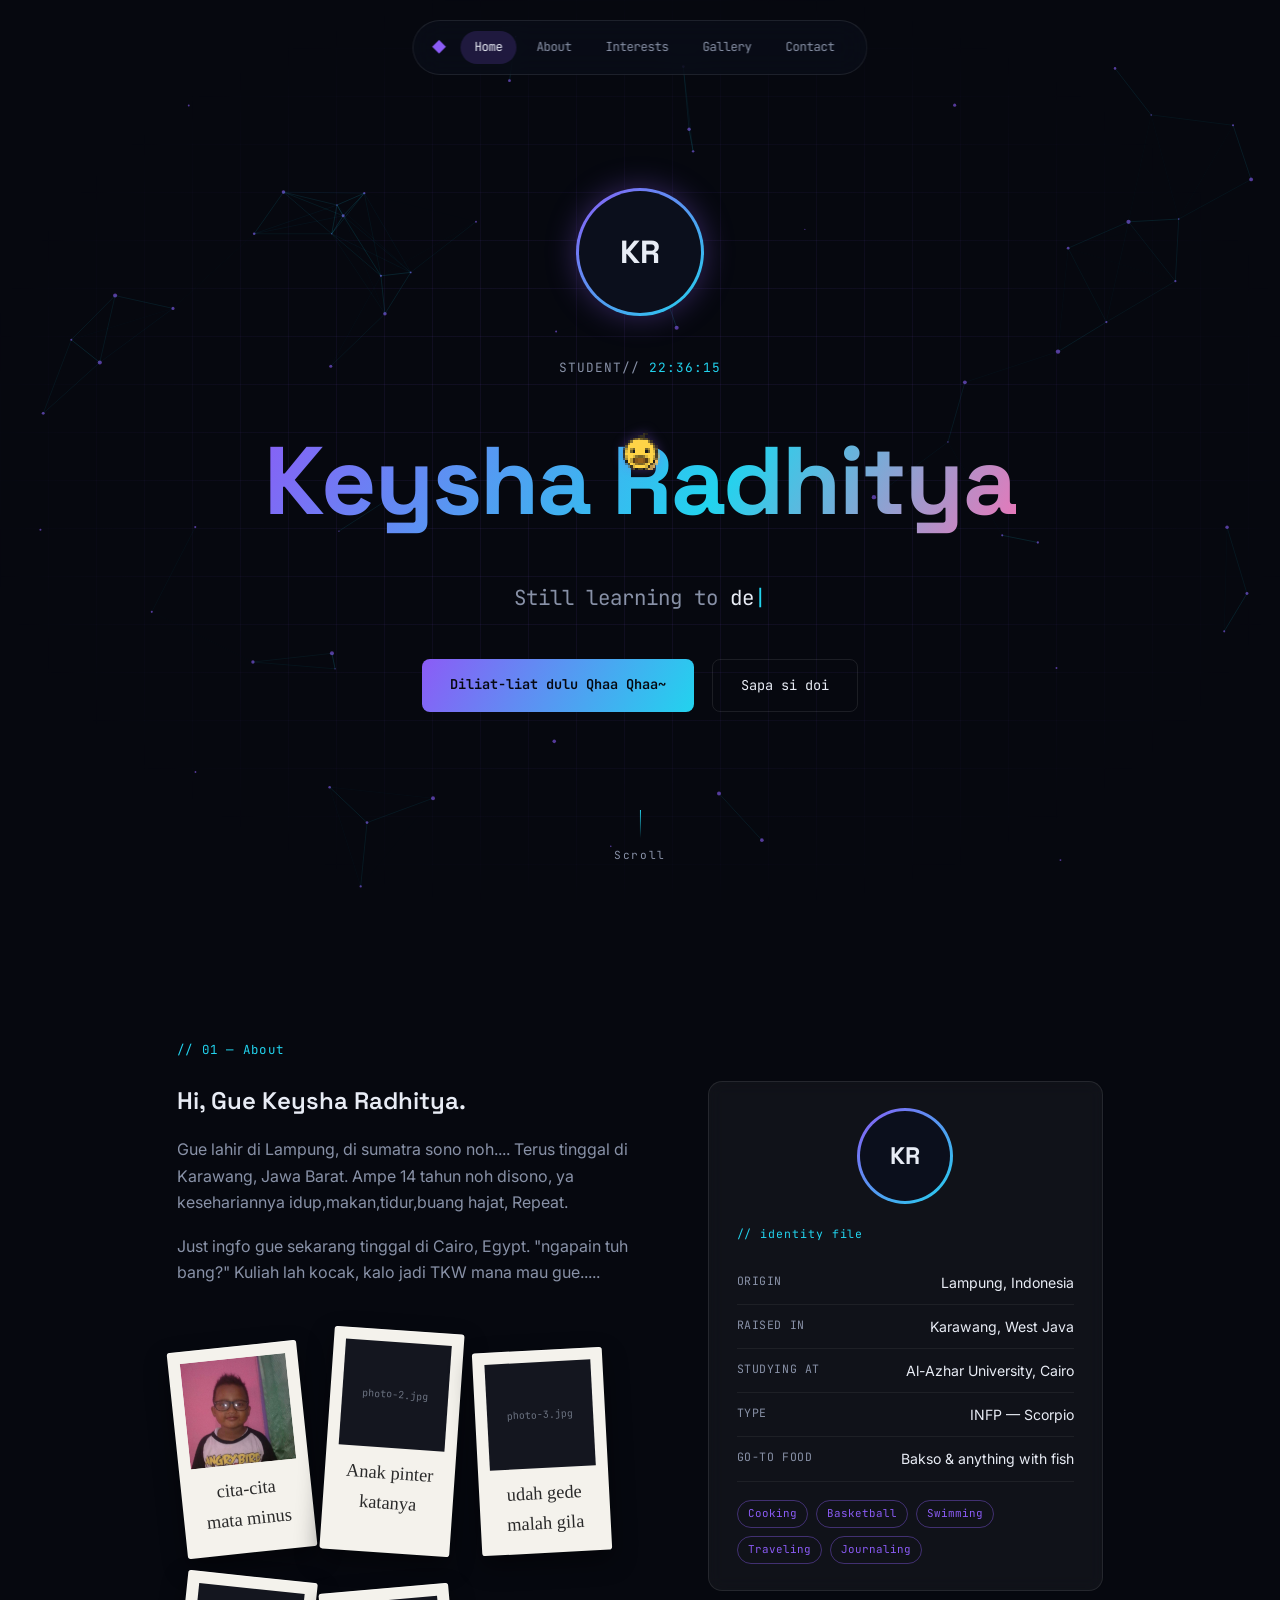
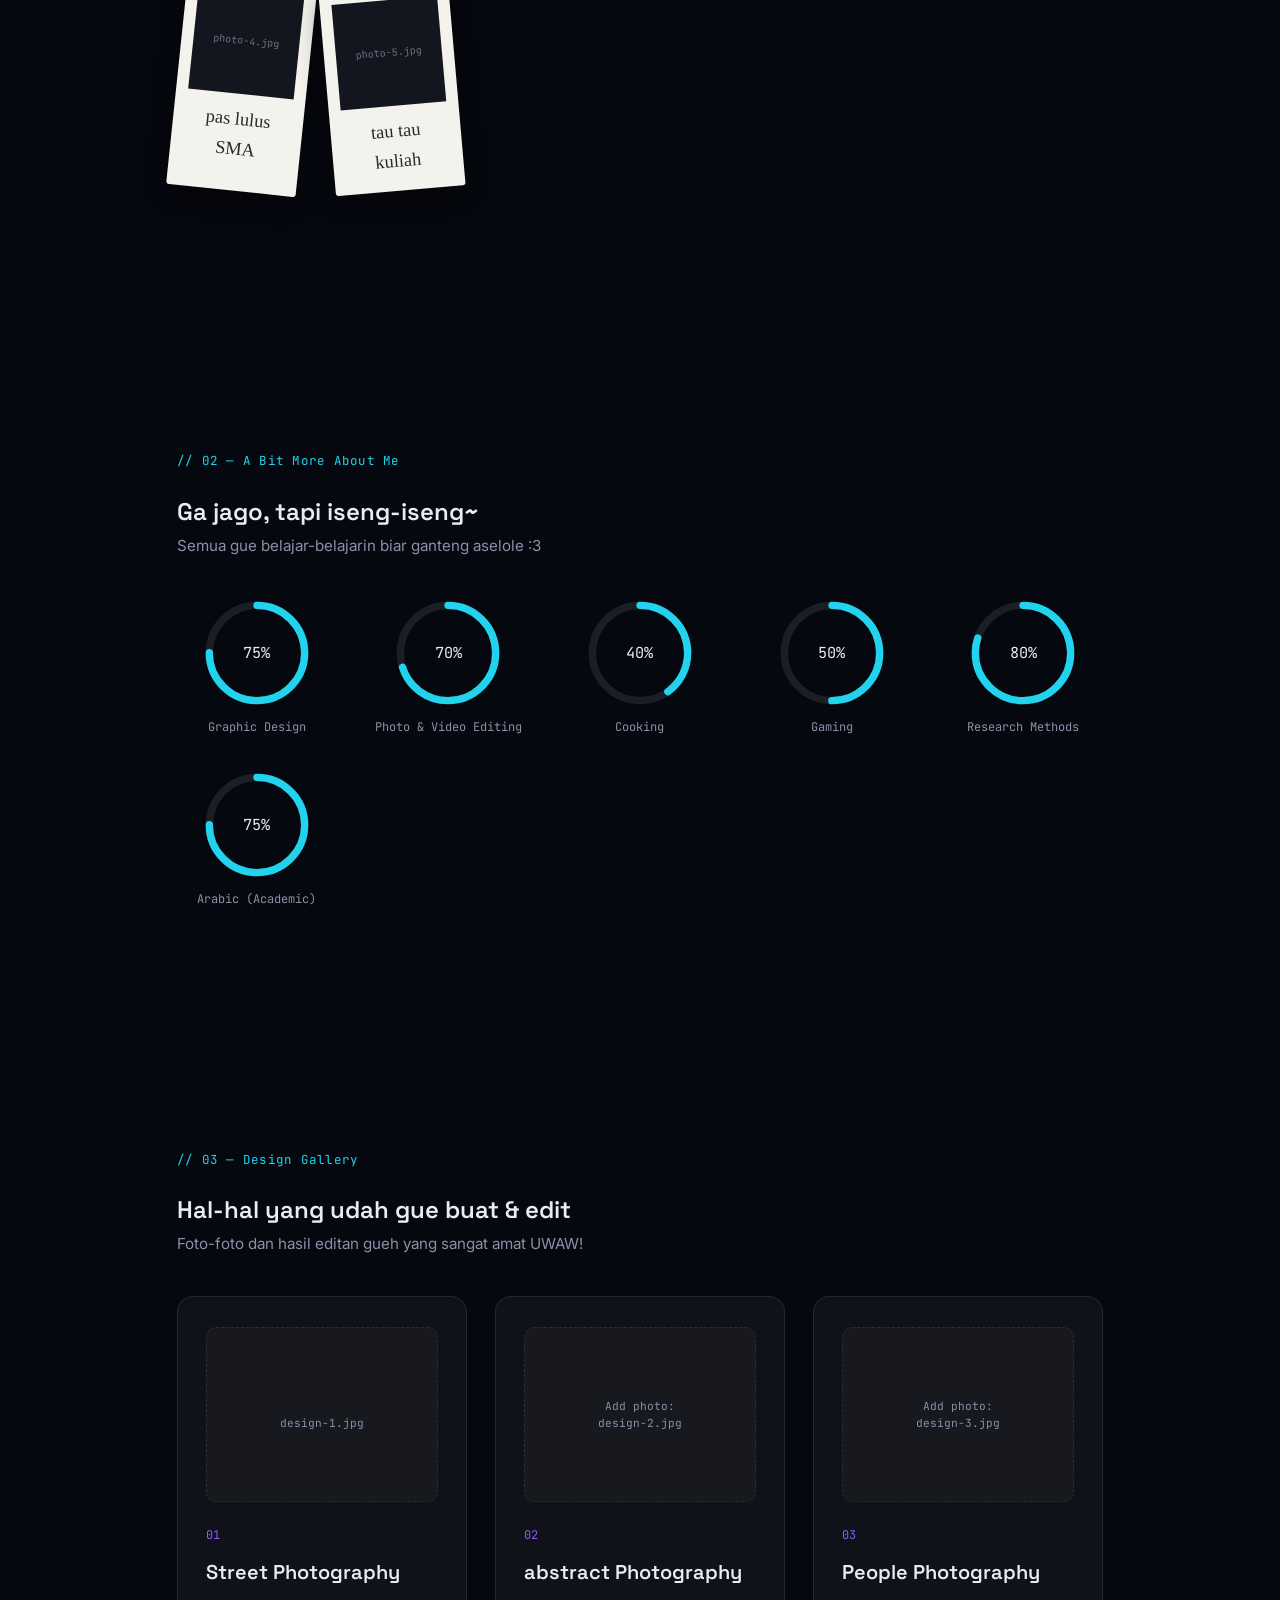
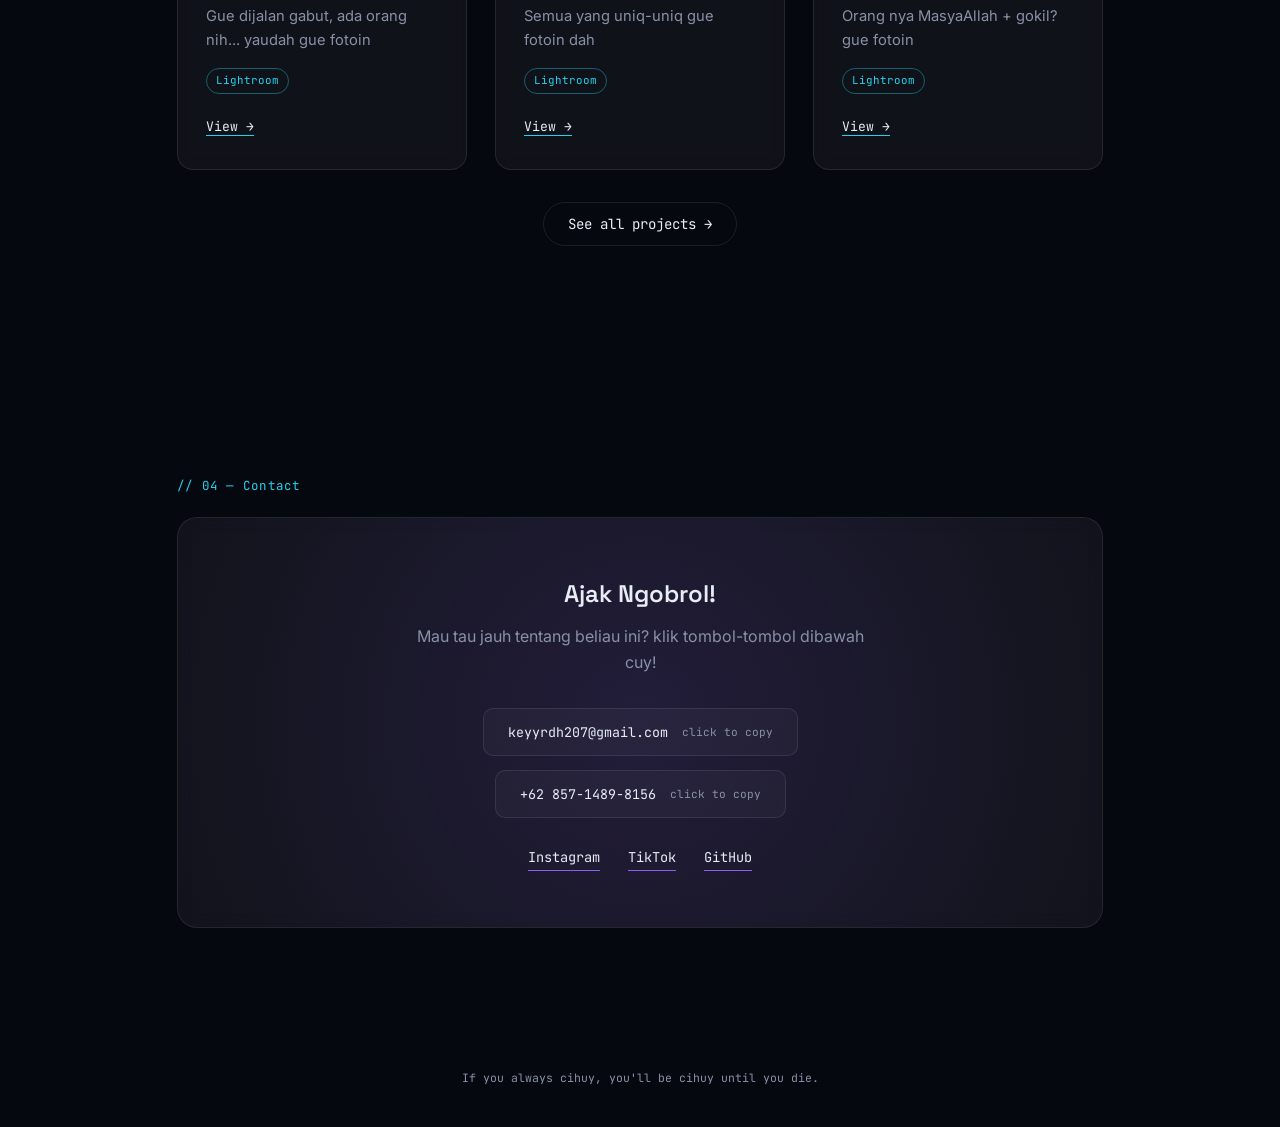
==== commit f07544e0: "Update index.html" ====
--- a/index.html
+++ b/index.html
@@ -68,7 +68,7 @@
            <div class="polaroid-strip">
             <figure class="polaroid polaroid--1">
               <div class="polaroid__photo">
-                <img src="photo-1.jpg" alt="Photo of me 1" onerror="this.style.display='none'; this.nextElementSibling.style.display='flex';">
+                <img src="images/photo-1.jpg" alt="Photo of me 1" onerror="this.style.display='none'; this.nextElementSibling.style.display='flex';">
                 <span class="polaroid__placeholder">photo-1.jpg</span>
               </div>
               <figcaption>cita-cita mata minus</figcaption>
--- a/style.css
+++ b/style.css
@@ -54,37 +54,58 @@
   margin: 0 0 0.4em;
 }
 
-/* ---------- Custom cursor ---------- */
+/* ---------- Custom cursor (pixel cat) ---------- */
 
 @media (pointer: fine) {
   body { cursor: none; }
   a, button { cursor: none; }
 }
 
-.cursor-dot {
+.cursor-cat {
   position: fixed;
   top: 0;
   left: 0;
-  width: 18px;
-  height: 18px;
-  border-radius: 50%;
-  border: 1px solid var(--cyan);
-  box-shadow: 0 0 18px rgba(34, 211, 238, 0.5), 0 0 4px rgba(139, 92, 246, 0.6);
+  width: 40px;
+  height: 40px;
   pointer-events: none;
   z-index: 9999;
   transform: translate(-50%, -50%);
-  transition: width 0.15s ease, height 0.15s ease, background 0.15s ease;
   display: none;
 }
 
 @media (pointer: fine) {
-  .cursor-dot { display: block; }
-}
-
-.cursor-dot.is-active {
-  width: 34px;
-  height: 34px;
-  background: rgba(34, 211, 238, 0.12);
+  .cursor-cat { display: block; }
+}
+
+.cursor-cat canvas {
+  width: 100%;
+  height: 100%;
+  image-rendering: pixelated;
+  image-rendering: -moz-crisp-edges;
+  image-rendering: crisp-edges;
+  filter: drop-shadow(0 0 6px rgba(139, 92, 246, 0.35));
+}
+
+.cursor-cat__bubble {
+  position: absolute;
+  top: -22px;
+  left: 50%;
+  transform: translateX(-50%);
+  font-family: 'Caveat', cursive;
+  font-size: 1rem;
+  color: var(--cyan);
+  opacity: 0;
+  white-space: nowrap;
+  pointer-events: none;
+}
+
+.cursor-cat.is-quacking .cursor-cat__bubble {
+  animation: meow-pop 1.8s ease-in-out infinite;
+}
+
+@keyframes meow-pop {
+  0%, 100% { opacity: 0; transform: translateX(-50%) translateY(4px); }
+  30%, 60% { opacity: 1; transform: translateX(-50%) translateY(-4px); }
 }
 
 /* ---------- Progress bar ---------- */
@@ -168,6 +189,46 @@
   color: var(--cyan);
   display: block;
   margin-bottom: 20px;
+}
+
+/* ---------- All-projects page ---------- */
+
+.page-header {
+  padding-top: 160px;
+  padding-bottom: 20px;
+  text-align: center;
+  max-width: 760px;
+}
+
+.page-header h1 {
+  font-size: clamp(2rem, 5vw, 3rem);
+}
+
+.page-header .section-tag {
+  display: block;
+  text-align: center;
+}
+
+.page-header .section-sub {
+  max-width: 56ch;
+  margin: 0 auto;
+}
+
+.back-link {
+  display: inline-block;
+  font-family: var(--font-mono);
+  font-size: 0.8rem;
+  color: var(--text-dim);
+  text-decoration: none;
+  margin-bottom: 28px;
+  transition: color 0.2s ease;
+}
+
+.back-link:hover { color: var(--cyan); }
+
+.all-projects-grid-section {
+  padding-top: 20px;
+  max-width: 1080px;
 }
 
 .section-sub {
@@ -263,8 +324,8 @@
 }
 
 .avatar--hero {
-  width: 180px;
-  height: 180px;
+  width: 128px;
+  height: 128px;
   margin: 0 auto 28px;
   box-shadow: 0 0 30px rgba(139, 92, 246, 0.35);
 }
@@ -404,6 +465,78 @@
 
 .about-text p { color: var(--text-dim); }
 
+/* ---------- Polaroid photo strip ---------- */
+
+.polaroid-strip {
+  display: flex;
+  flex-wrap: wrap;
+  gap: 28px 20px;
+  margin-top: 40px;
+  padding: 10px 0 20px;
+}
+
+.polaroid {
+  margin: 0;
+  background: #f4f2ec;
+  padding: 12px 12px 0;
+  width: 130px;
+  border-radius: 3px;
+  box-shadow: 0 10px 24px rgba(0, 0, 0, 0.45), 0 1px 0 rgba(255, 255, 255, 0.4) inset;
+  transition: transform 0.3s ease, box-shadow 0.3s ease;
+}
+
+.polaroid:hover {
+  transform: translateY(-6px) rotate(0deg) scale(1.04);
+  box-shadow: 0 18px 32px rgba(0, 0, 0, 0.5);
+  z-index: 2;
+}
+
+.polaroid--1 { transform: rotate(-6deg); margin-top: 10px; }
+.polaroid--2 { transform: rotate(4deg); margin-top: -6px; }
+.polaroid--3 { transform: rotate(-3deg); margin-top: 14px; }
+.polaroid--4 { transform: rotate(6deg); margin-top: -4px; }
+.polaroid--5 { transform: rotate(-5deg); margin-top: 8px; }
+
+.polaroid__photo {
+  width: 100%;
+  aspect-ratio: 1 / 1;
+  background: #14161f;
+  position: relative;
+  overflow: hidden;
+}
+
+.polaroid__photo img {
+  width: 100%;
+  height: 100%;
+  object-fit: cover;
+  display: block;
+}
+
+.polaroid__placeholder {
+  display: none;
+  position: absolute;
+  inset: 0;
+  align-items: center;
+  justify-content: center;
+  text-align: center;
+  font-family: var(--font-mono);
+  font-size: 0.62rem;
+  color: #6b7280;
+  padding: 8px;
+}
+
+.polaroid figcaption {
+  font-family: 'Caveat', cursive;
+  font-size: 1.15rem;
+  color: #2a2a2a;
+  text-align: center;
+  padding: 10px 4px 14px;
+}
+
+@media (max-width: 640px) {
+  .polaroid-strip { justify-content: center; }
+}
+
 .stats-grid {
   display: grid;
   gap: 18px;
@@ -567,6 +700,28 @@
   perspective: 1000px;
 }
 
+.see-all-row {
+  text-align: center;
+  margin-top: 40px;
+}
+
+.see-all-link {
+  font-family: var(--font-mono);
+  font-size: 0.88rem;
+  text-decoration: none;
+  color: var(--text);
+  border: 1px solid var(--surface-border);
+  padding: 12px 24px;
+  border-radius: 100px;
+  transition: border-color 0.2s ease, background 0.2s ease, color 0.2s ease;
+}
+
+.see-all-link:hover {
+  border-color: var(--cyan);
+  background: rgba(34, 211, 238, 0.08);
+  color: var(--cyan);
+}
+
 .tilt-card {
   background: var(--surface);
   border: 1px solid var(--surface-border);
@@ -584,6 +739,38 @@
 .tilt-card__inner {
   padding: 30px 28px;
   transform: translateZ(20px);
+}
+
+.gallery-card__image {
+  width: 100%;
+  aspect-ratio: 4 / 3;
+  border-radius: 10px;
+  overflow: hidden;
+  margin-bottom: 18px;
+  background: rgba(255, 255, 255, 0.03);
+  border: 1px dashed var(--surface-border);
+  position: relative;
+}
+
+.gallery-card__image img {
+  width: 100%;
+  height: 100%;
+  object-fit: cover;
+  display: block;
+}
+
+.gallery-card__placeholder {
+  display: none;
+  position: absolute;
+  inset: 0;
+  align-items: center;
+  justify-content: center;
+  text-align: center;
+  font-family: var(--font-mono);
+  font-size: 0.7rem;
+  color: var(--text-dim);
+  line-height: 1.5;
+  padding: 12px;
 }
 
 .tilt-card__index {
@@ -659,6 +846,12 @@
 
 .hud-panel__row { display: flex; justify-content: center; margin-bottom: 28px; }
 
+.hud-panel__row--stack {
+  flex-direction: column;
+  align-items: center;
+  gap: 14px;
+}
+
 .copy-btn {
   font-family: var(--font-mono);
   background: rgba(255, 255, 255, 0.03);
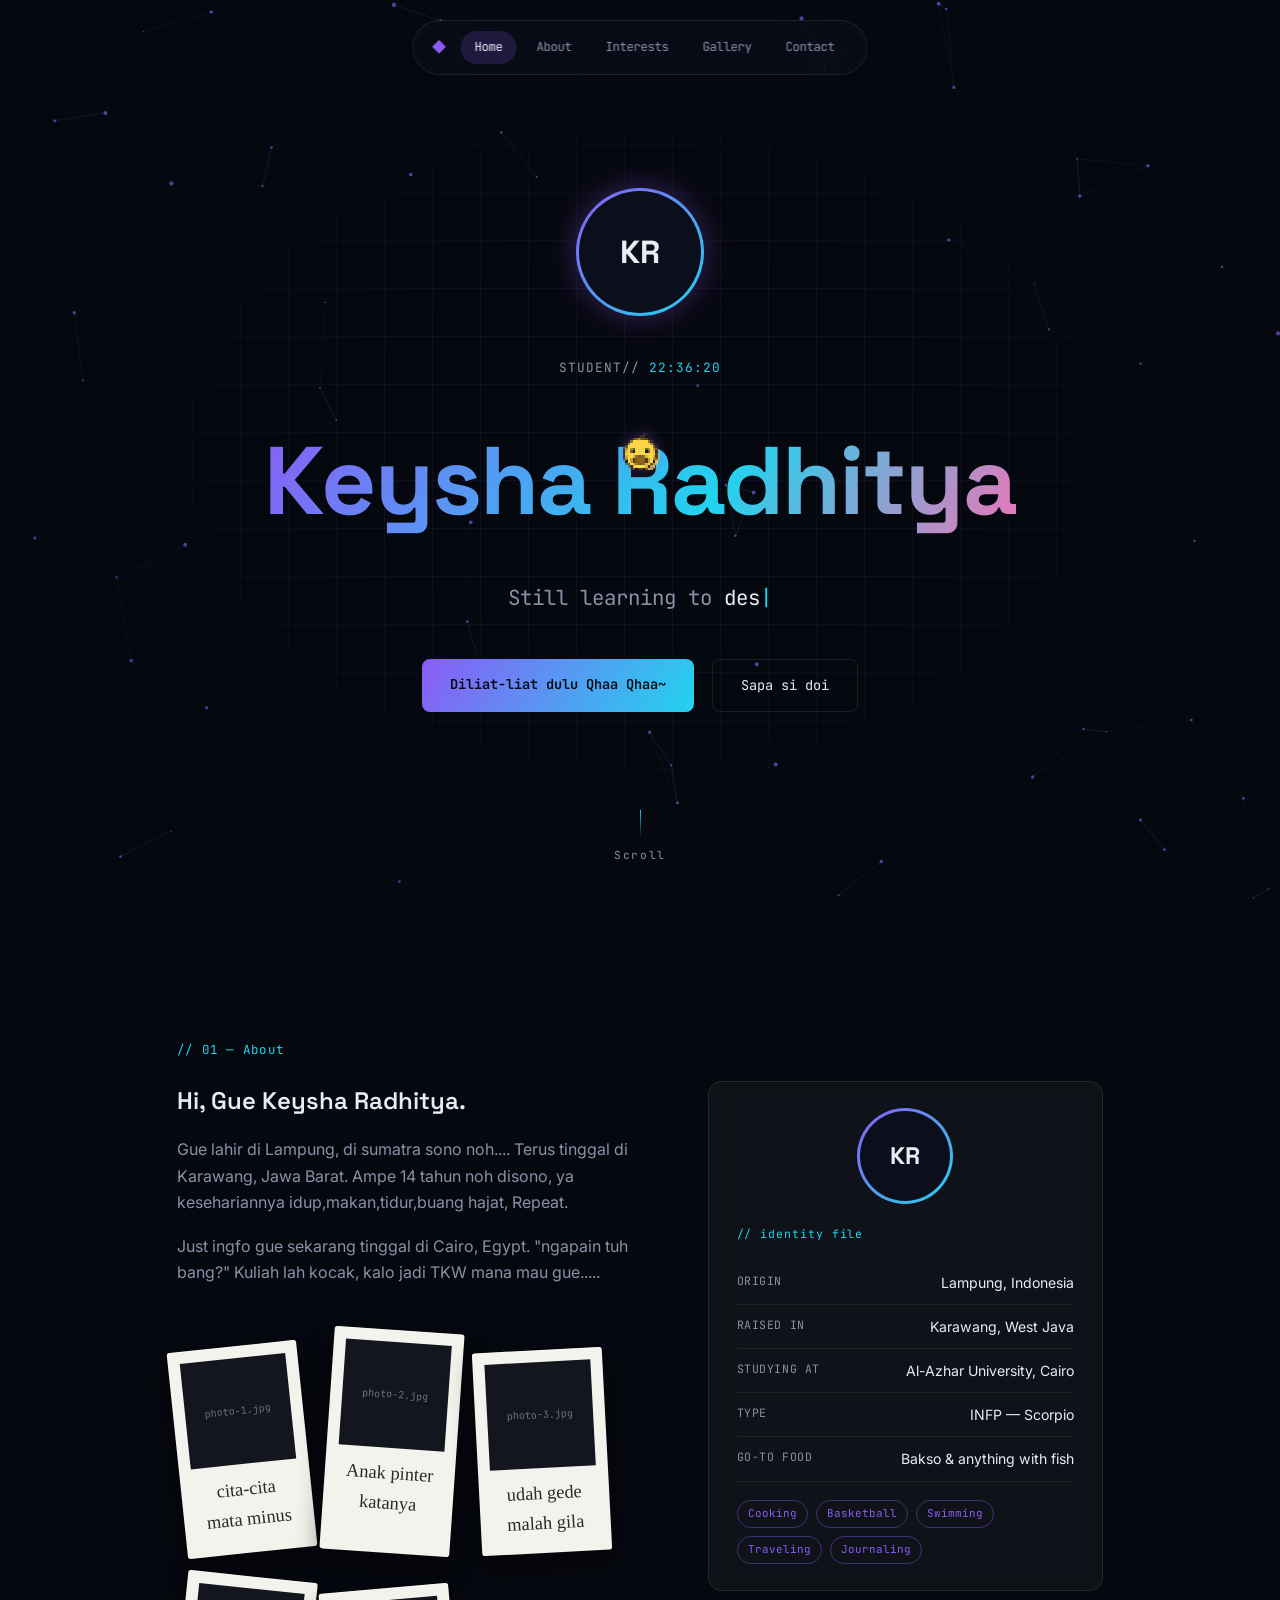
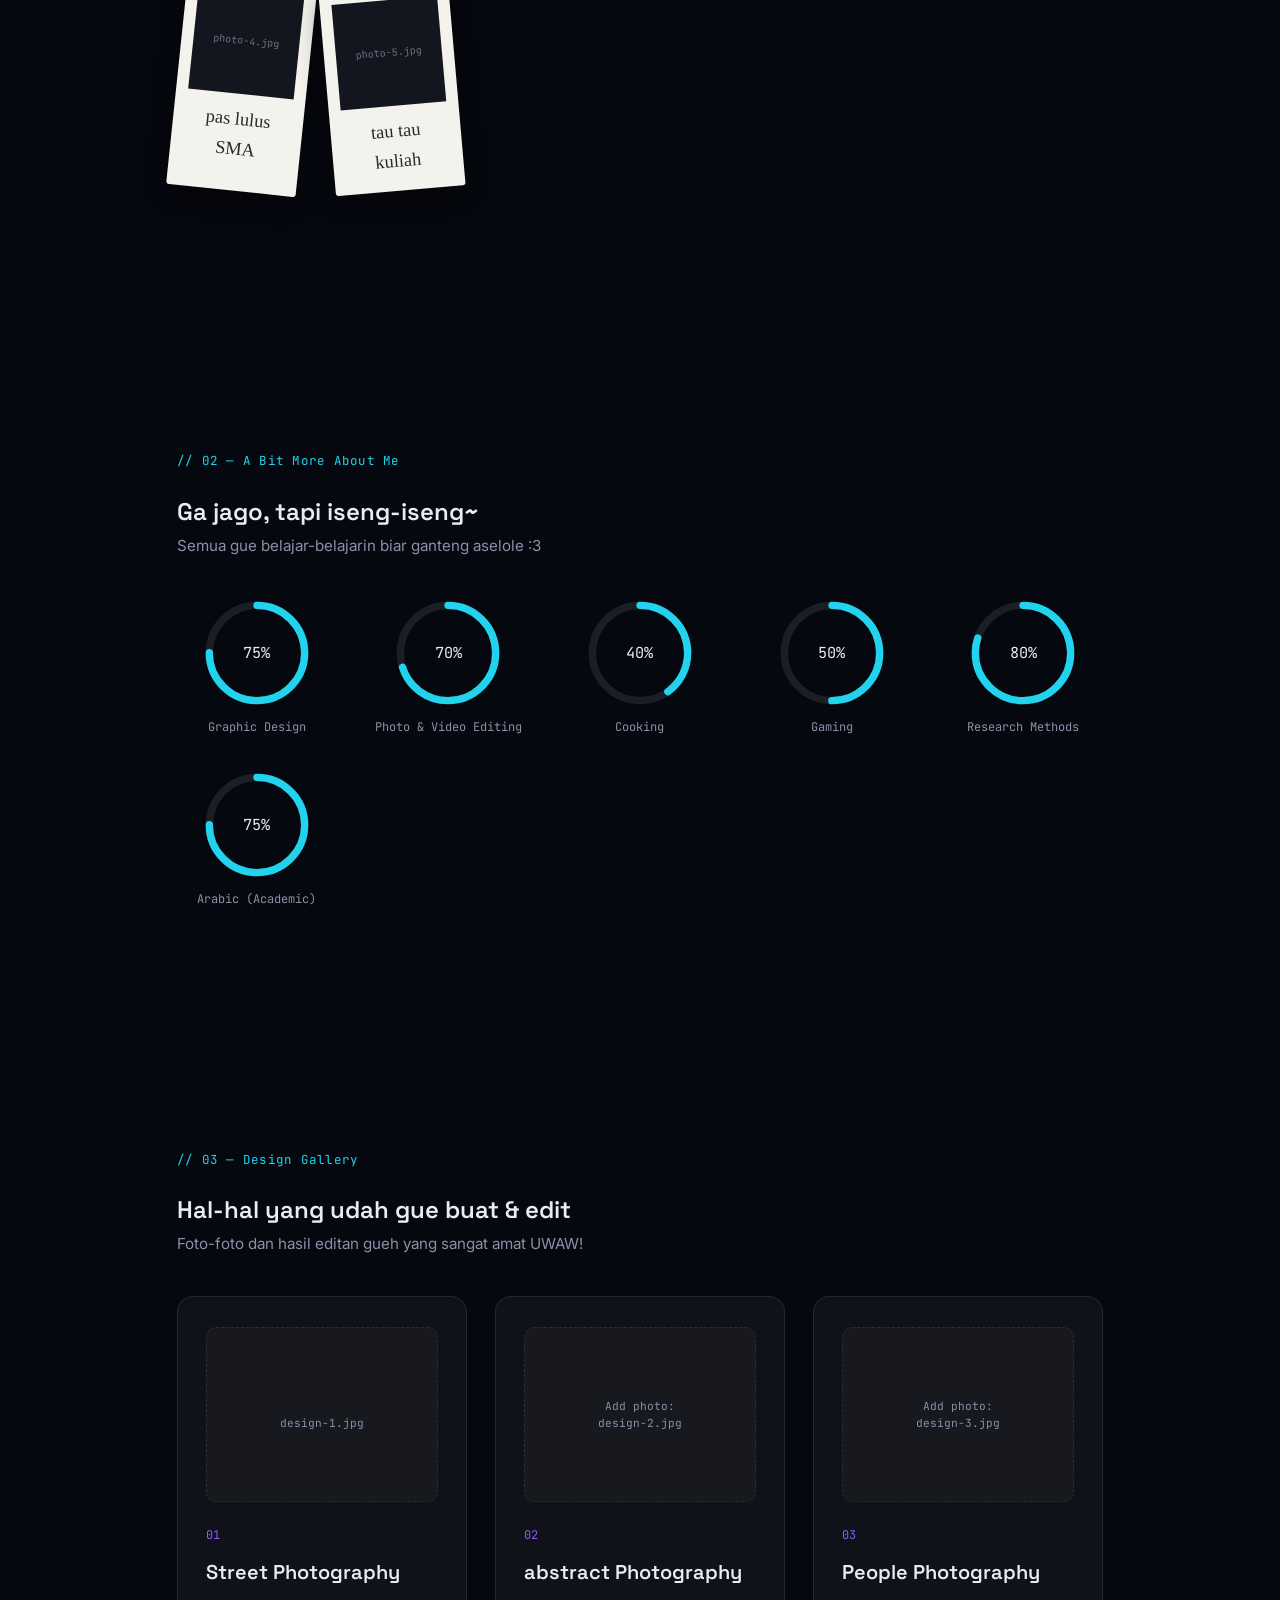
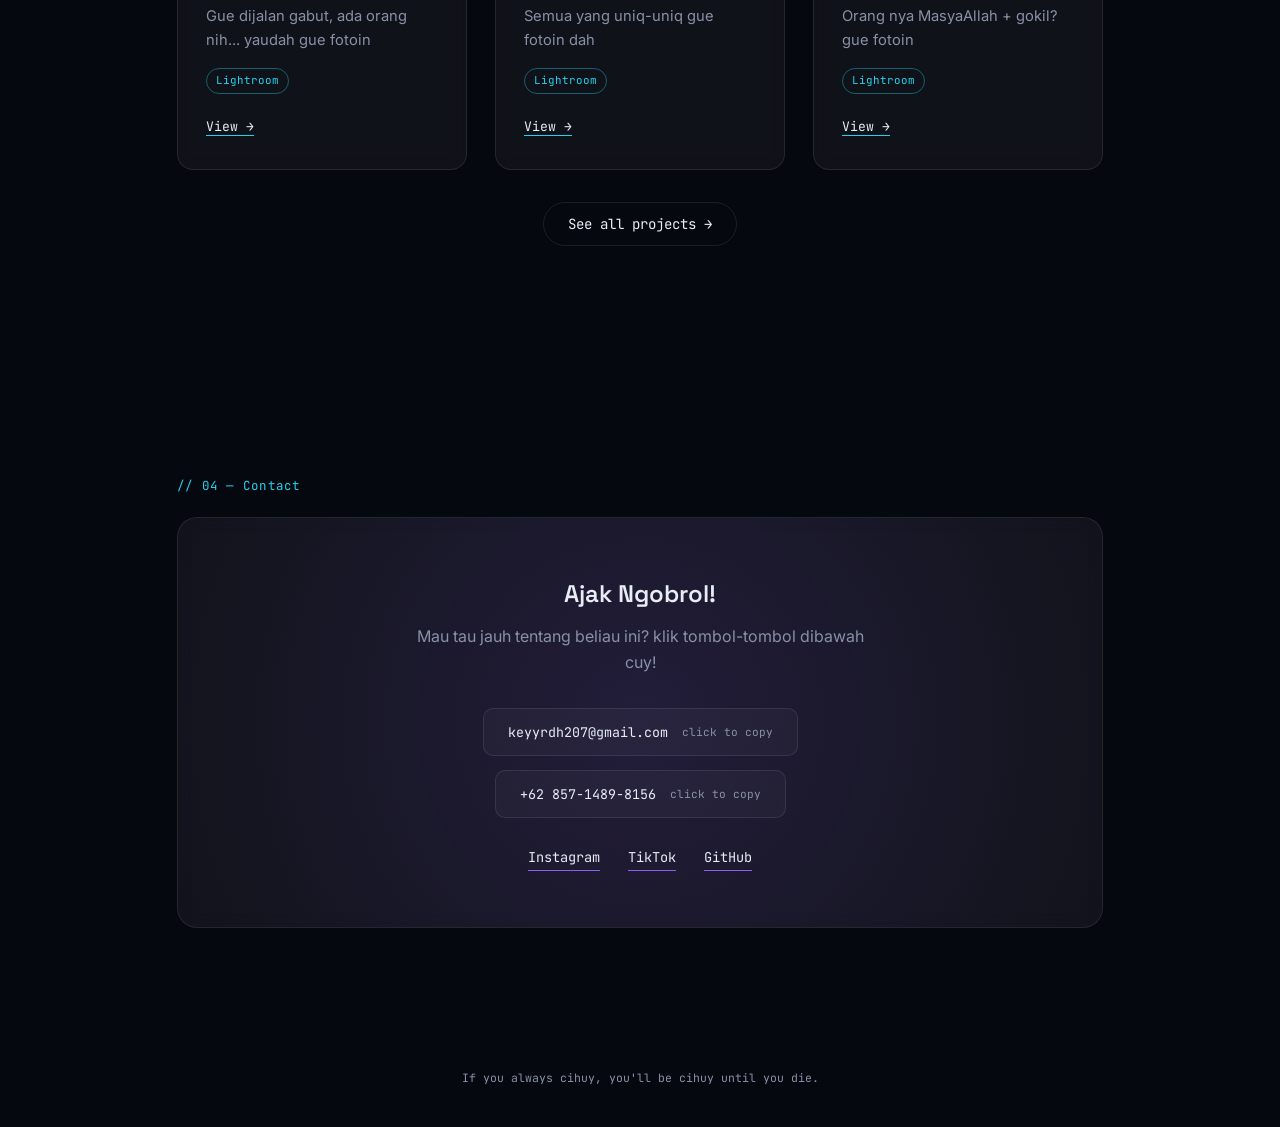
==== commit f367f318: "Update index.html" ====
--- a/index.html
+++ b/index.html
@@ -68,7 +68,7 @@
            <div class="polaroid-strip">
             <figure class="polaroid polaroid--1">
               <div class="polaroid__photo">
-                <img src="images/photo-1.jpg" alt="Photo of me 1" onerror="this.style.display='none'; this.nextElementSibling.style.display='flex';">
+                <img src="photo-1.jpg" alt="Photo of me 1" onerror="this.style.display='none'; this.nextElementSibling.style.display='flex';">
                 <span class="polaroid__placeholder">photo-1.jpg</span>
               </div>
               <figcaption>cita-cita mata minus</figcaption>
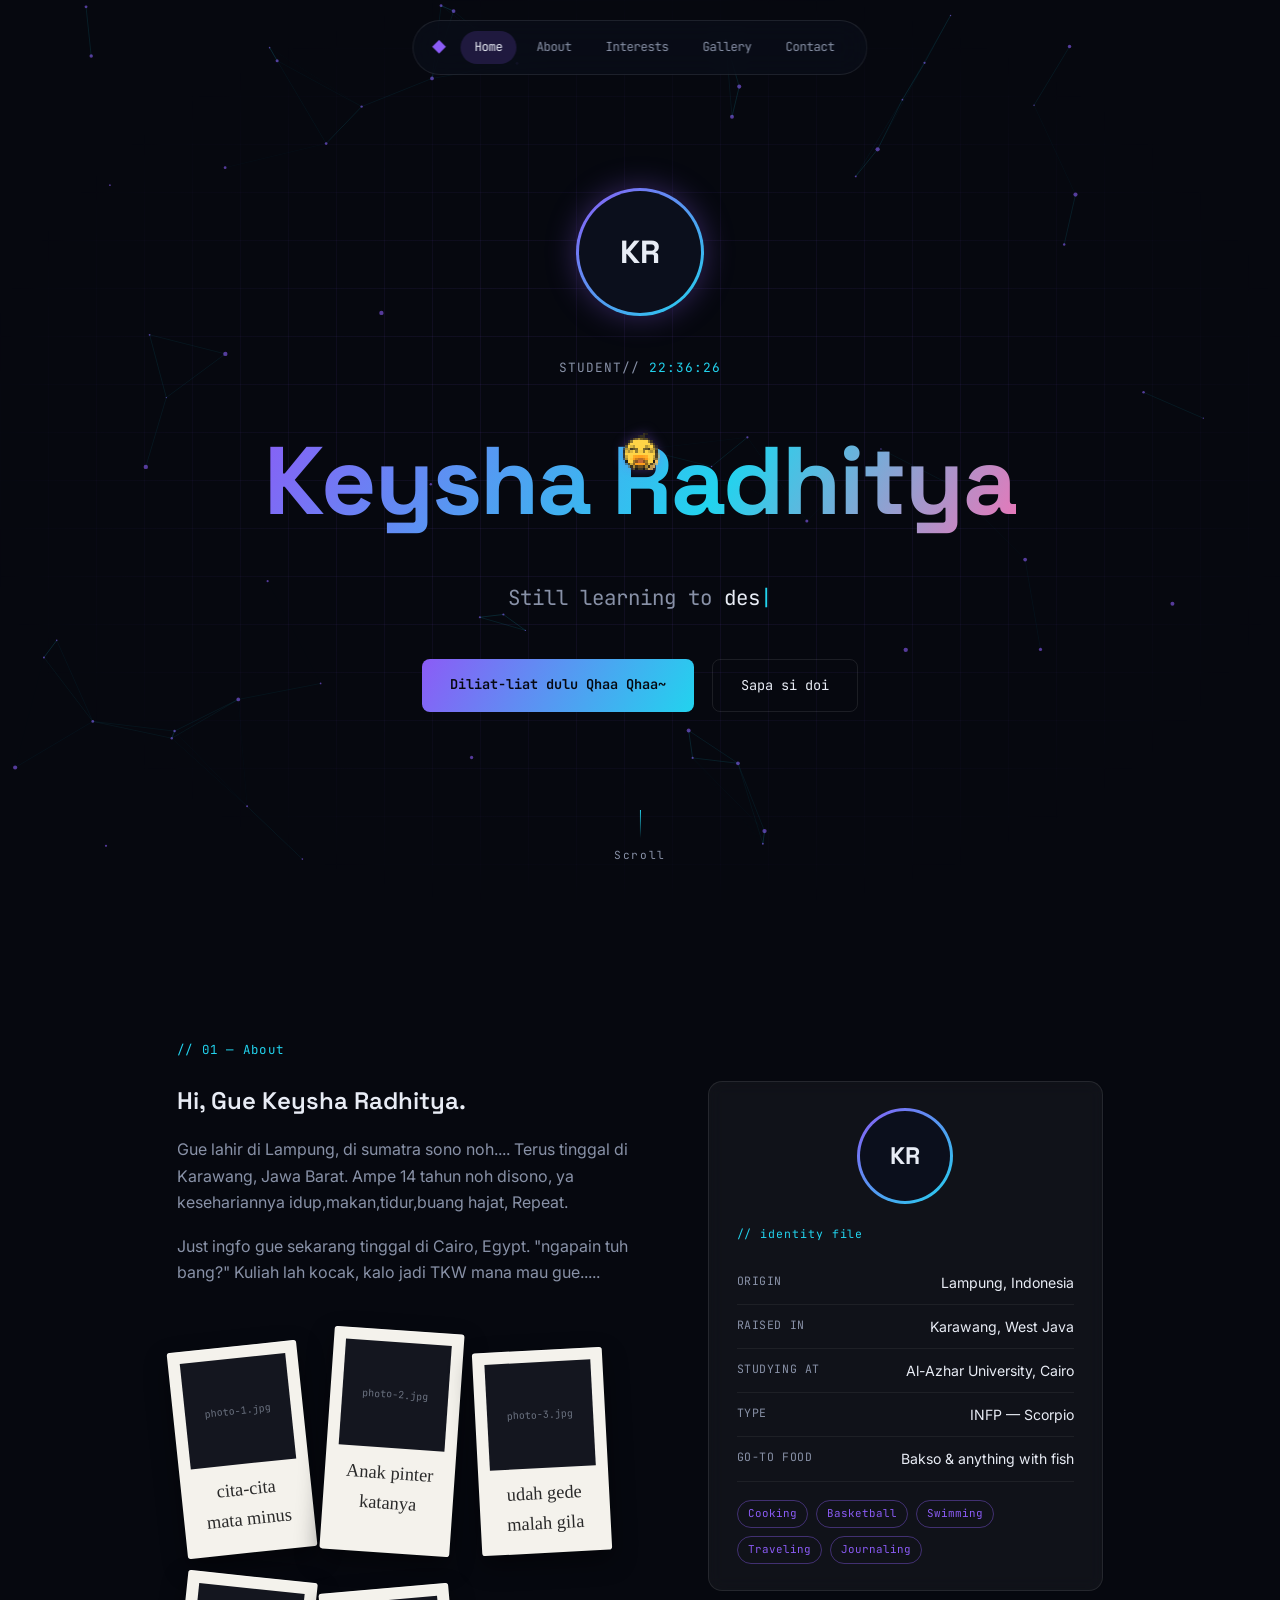
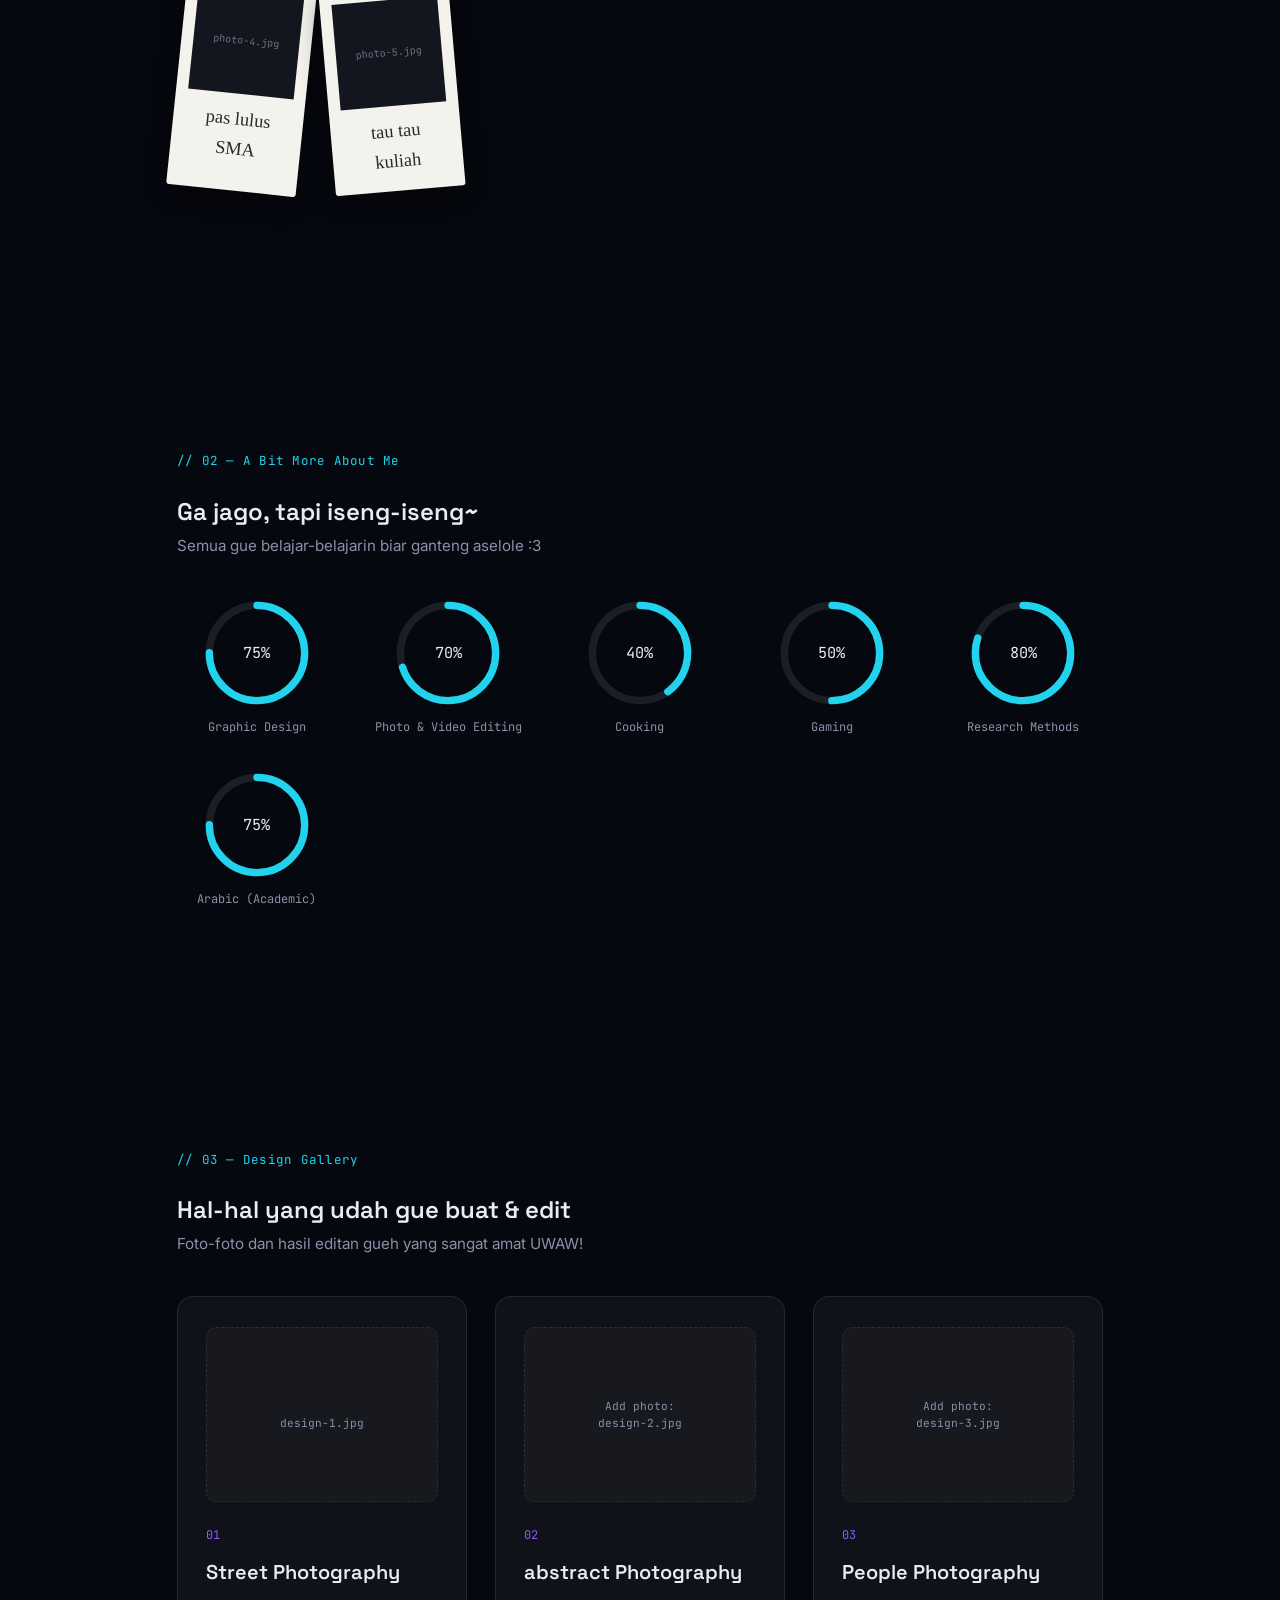
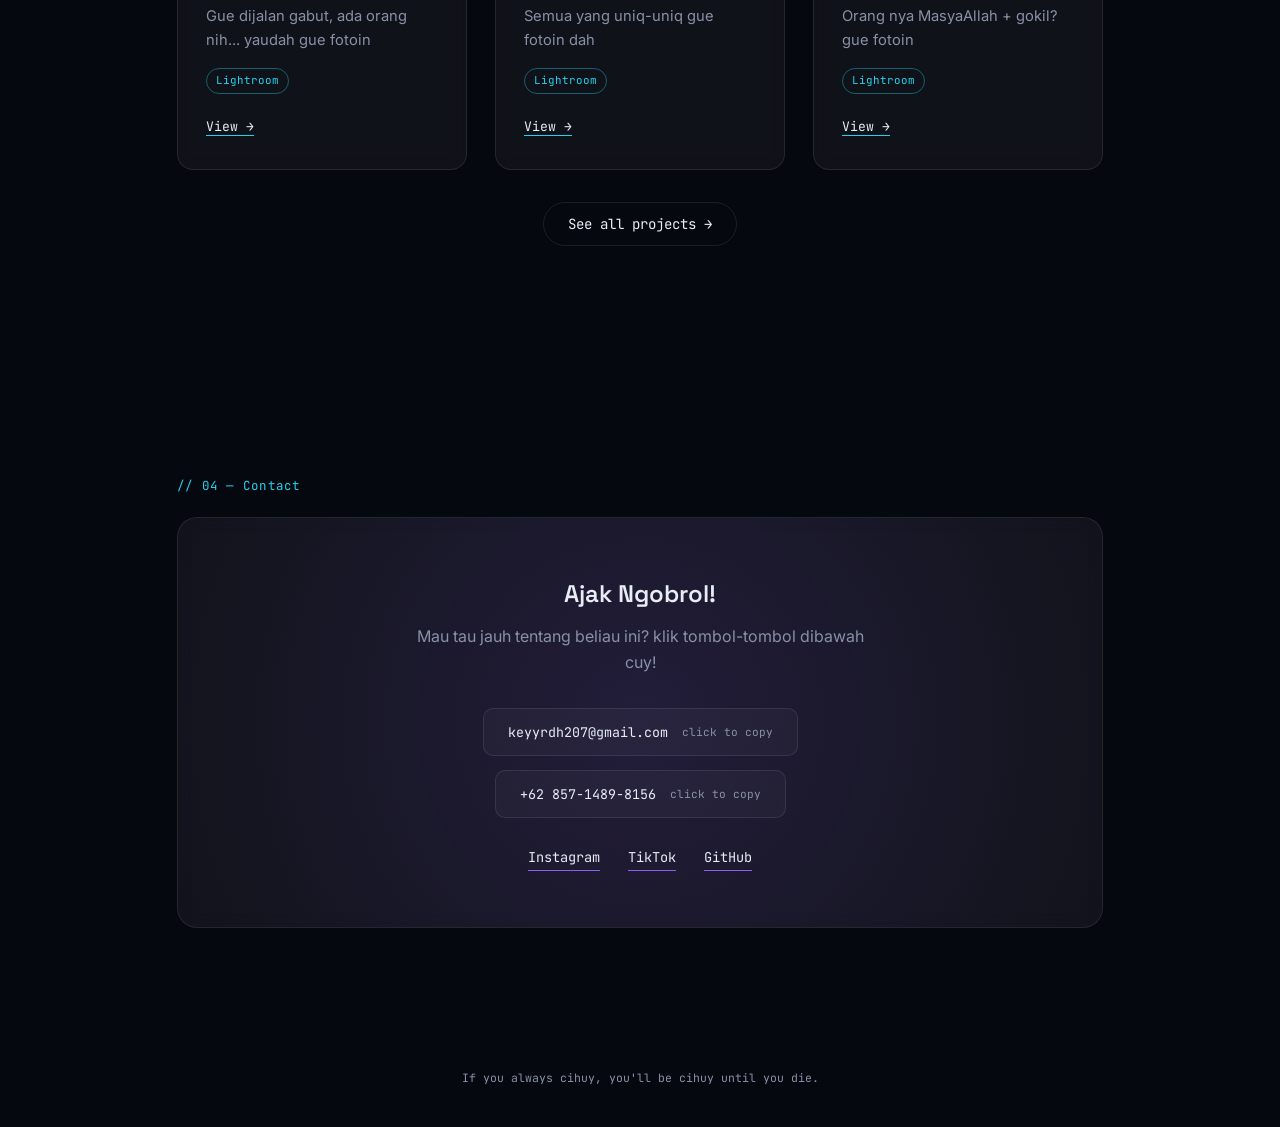
==== commit a90cc9c7: "Add files via upload" ====
--- a/index.html
+++ b/index.html
@@ -270,4 +270,4 @@
 
 <script src="script.js" defer></script>
 </body>
-</html>
+</html>
--- a/style.css
+++ b/style.css
@@ -904,4 +904,4 @@
   font-family: var(--font-mono);
   font-size: 0.72rem;
   color: var(--text-dim);
-}
+}
